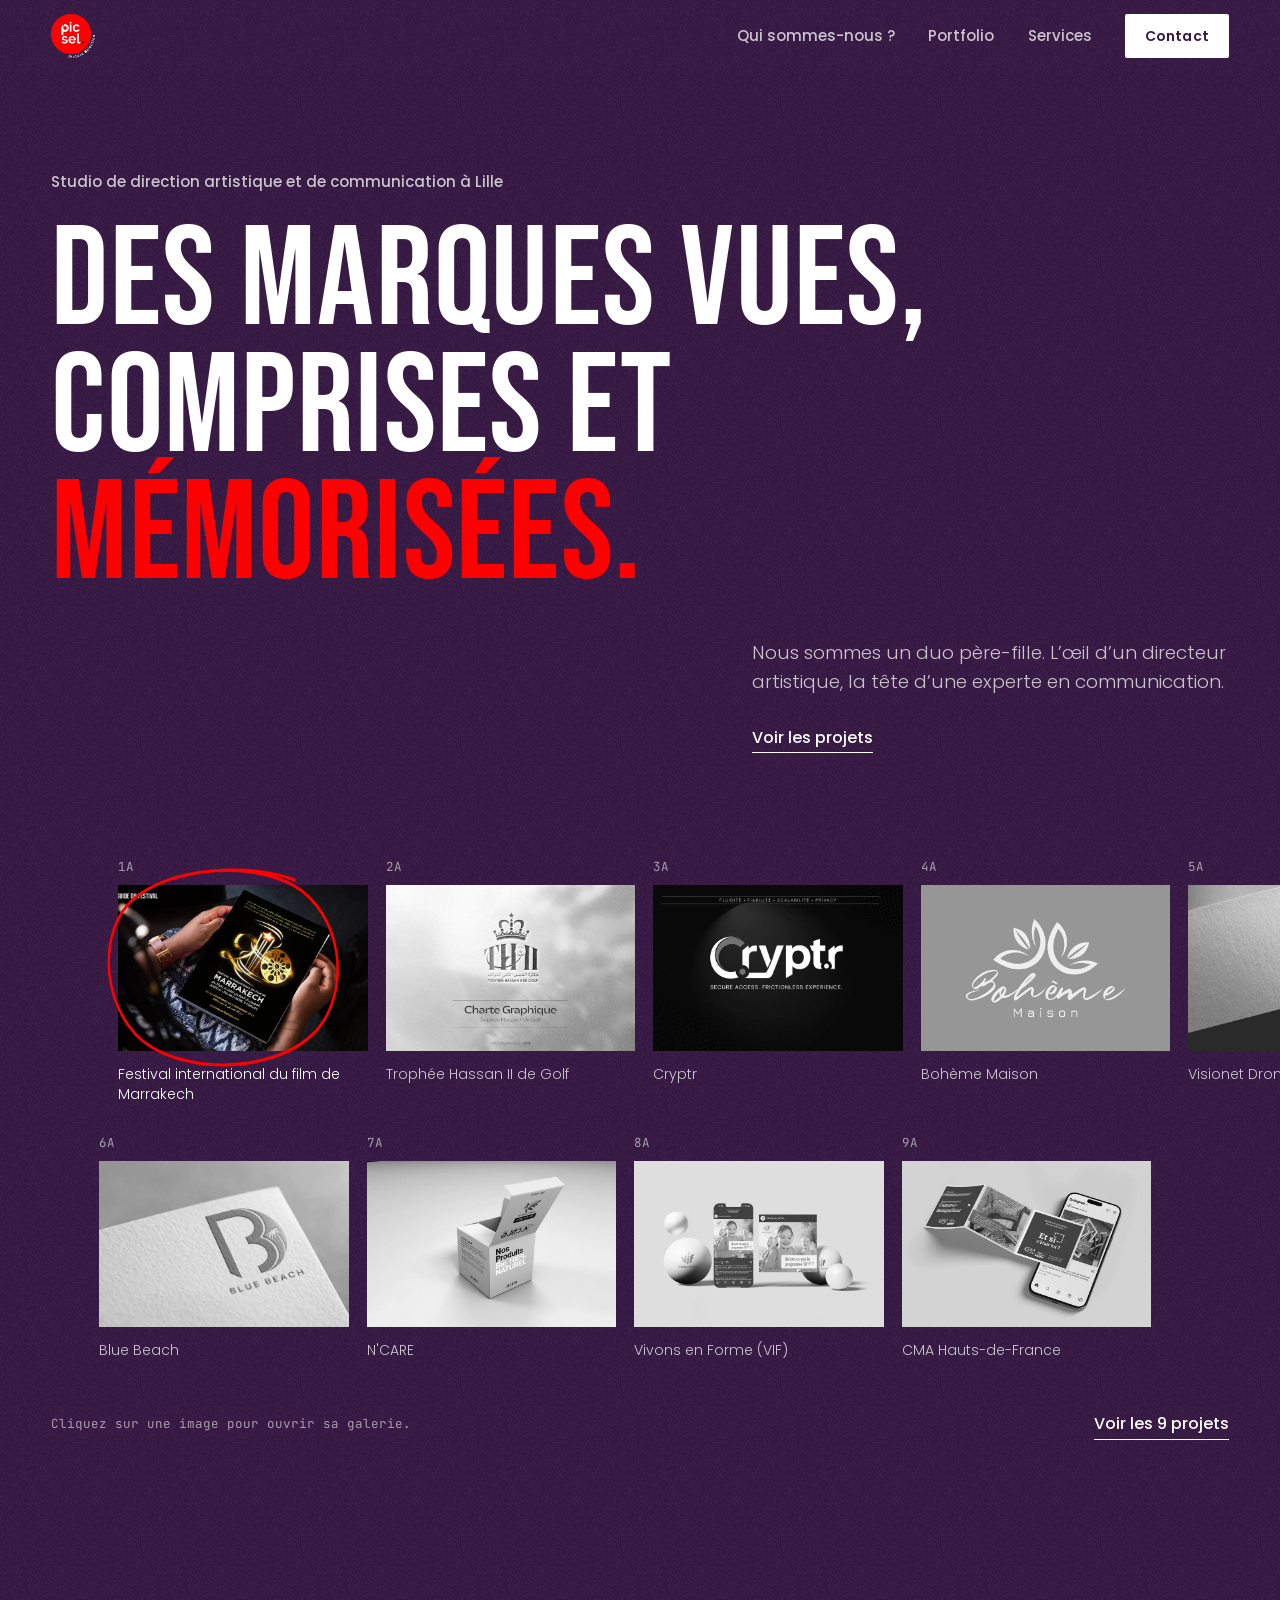
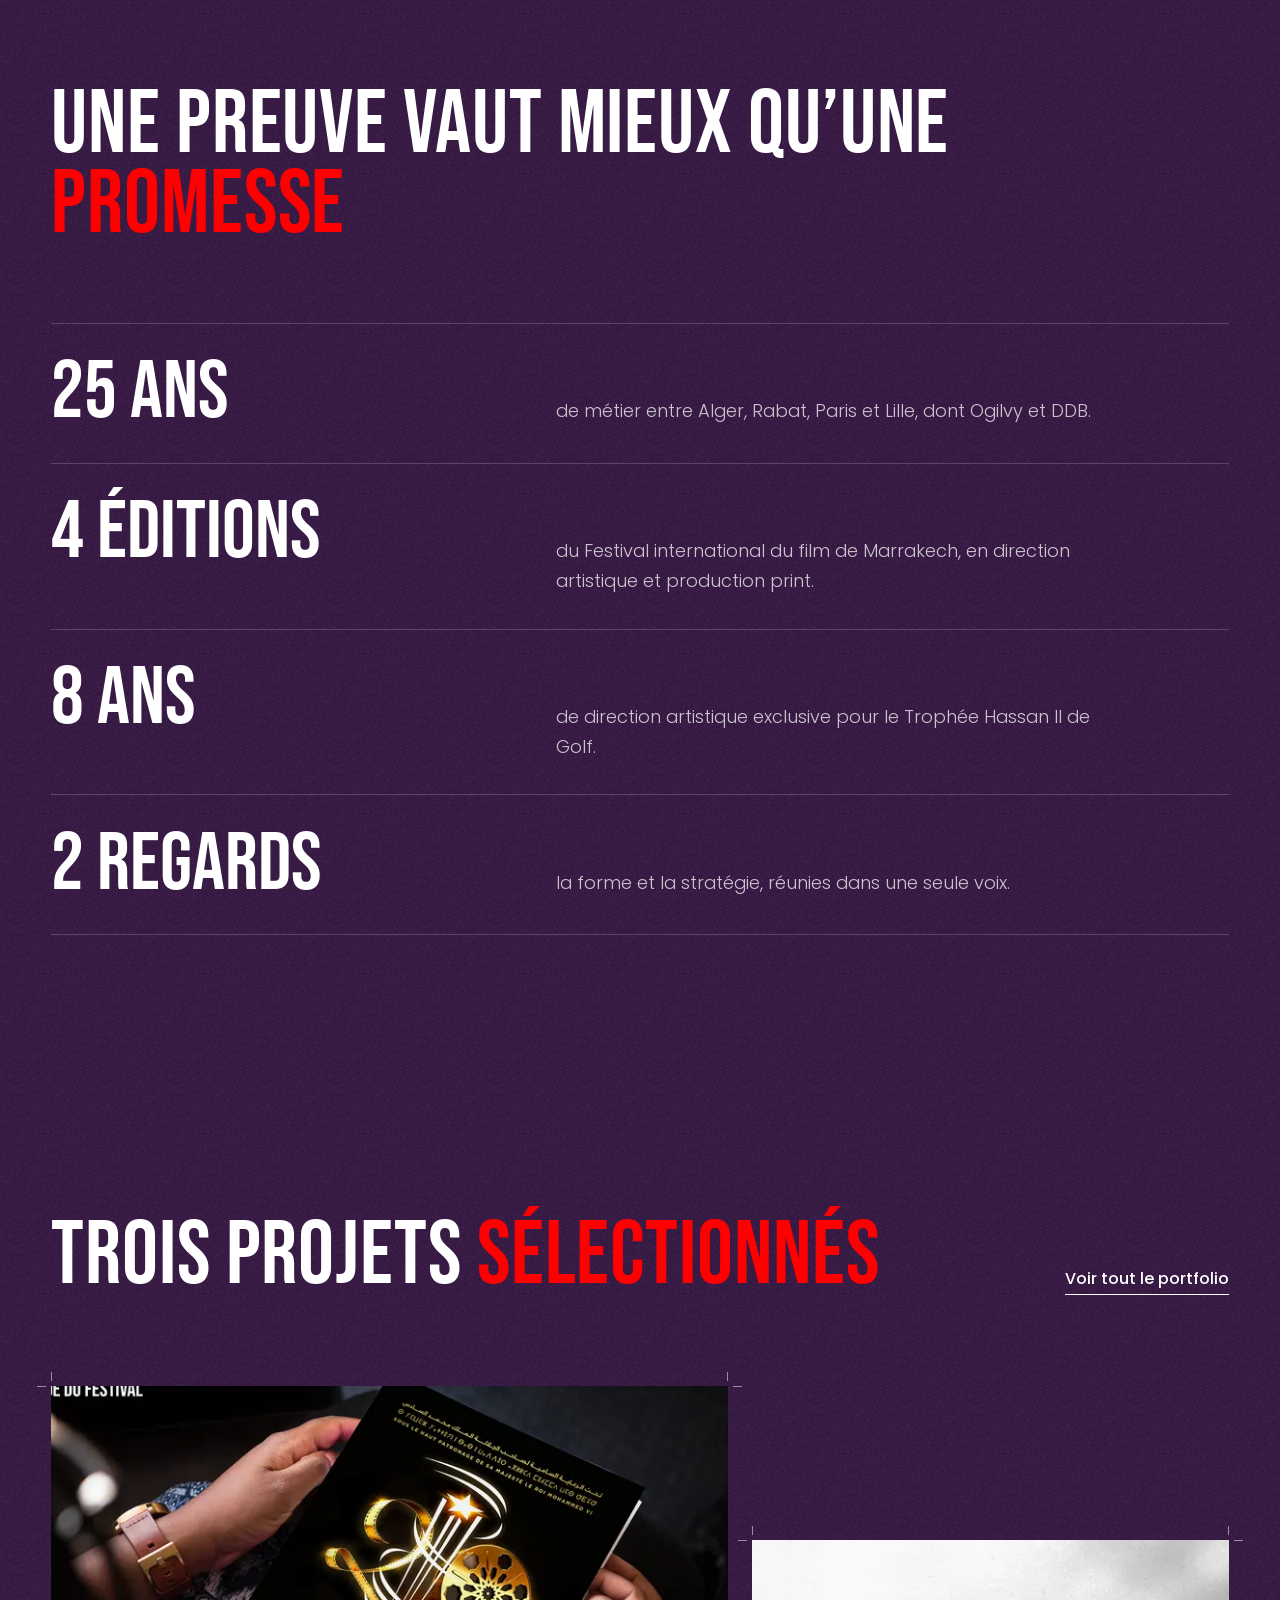
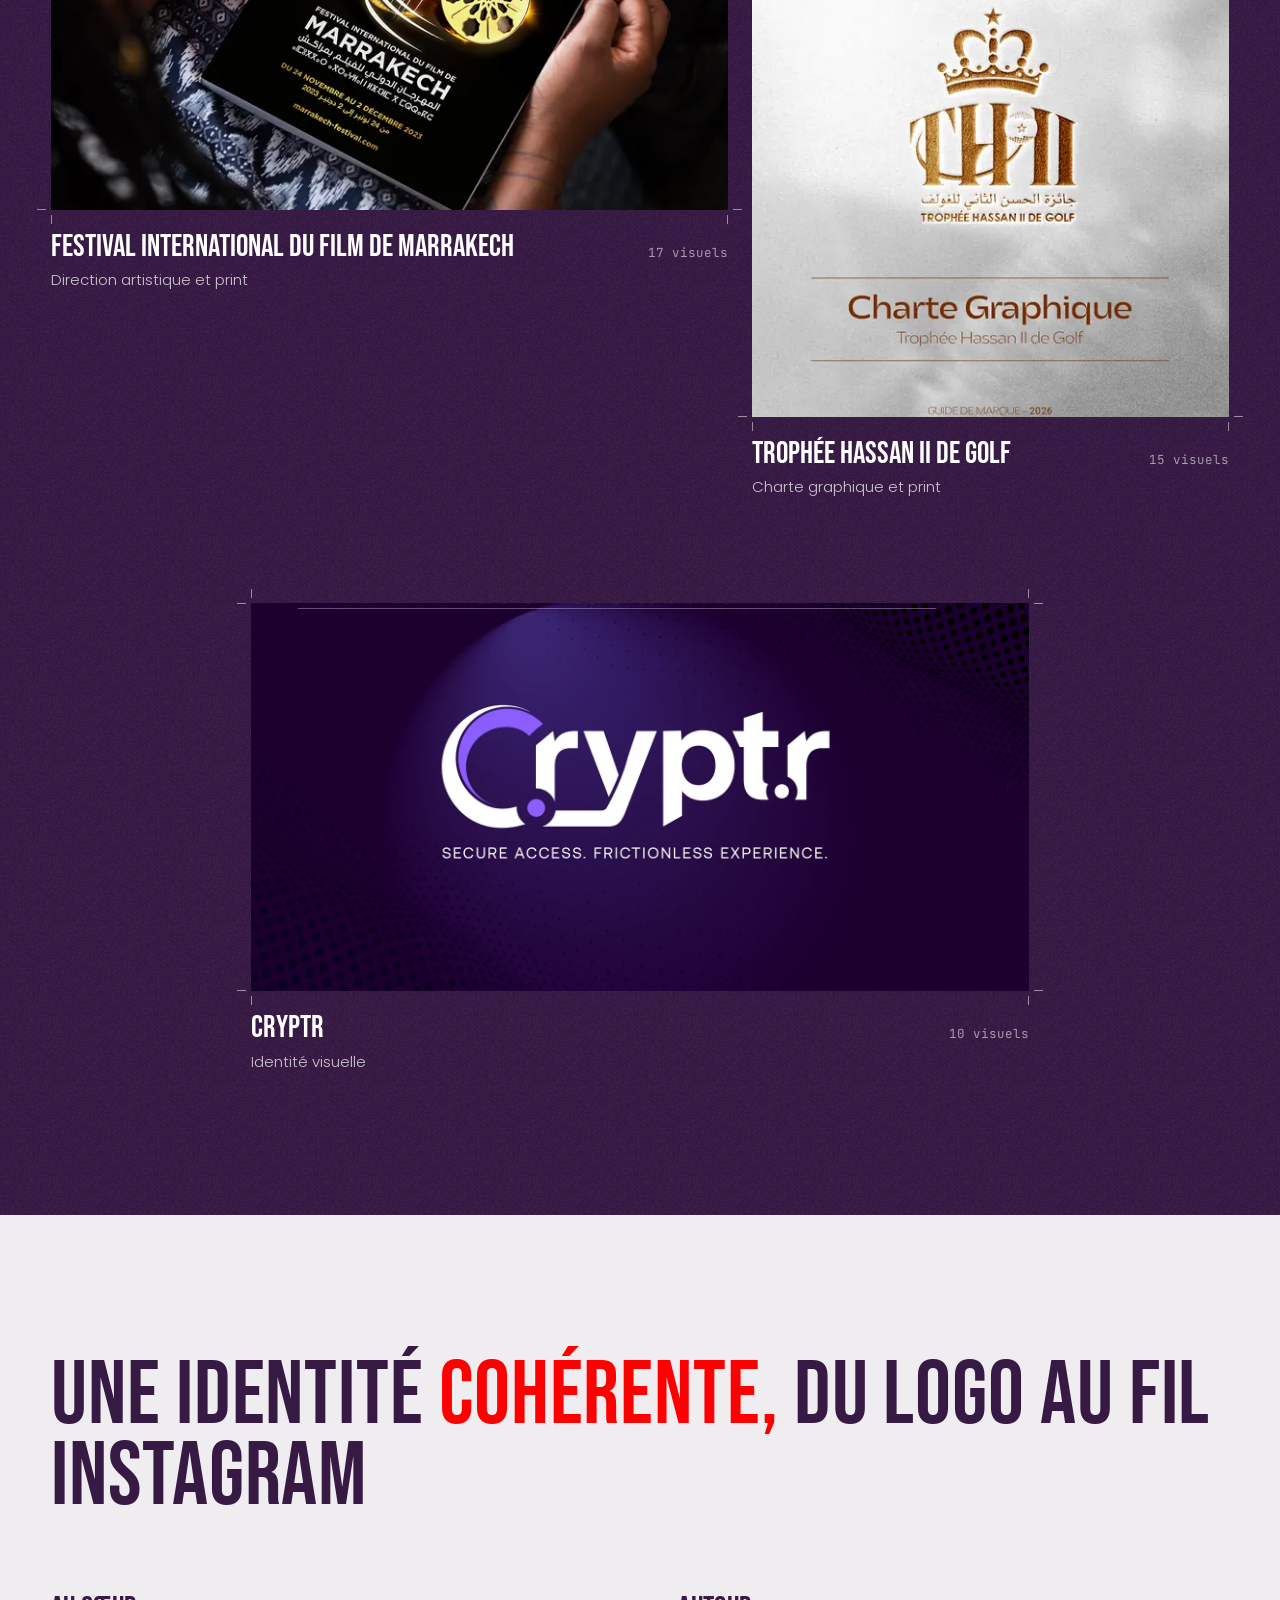
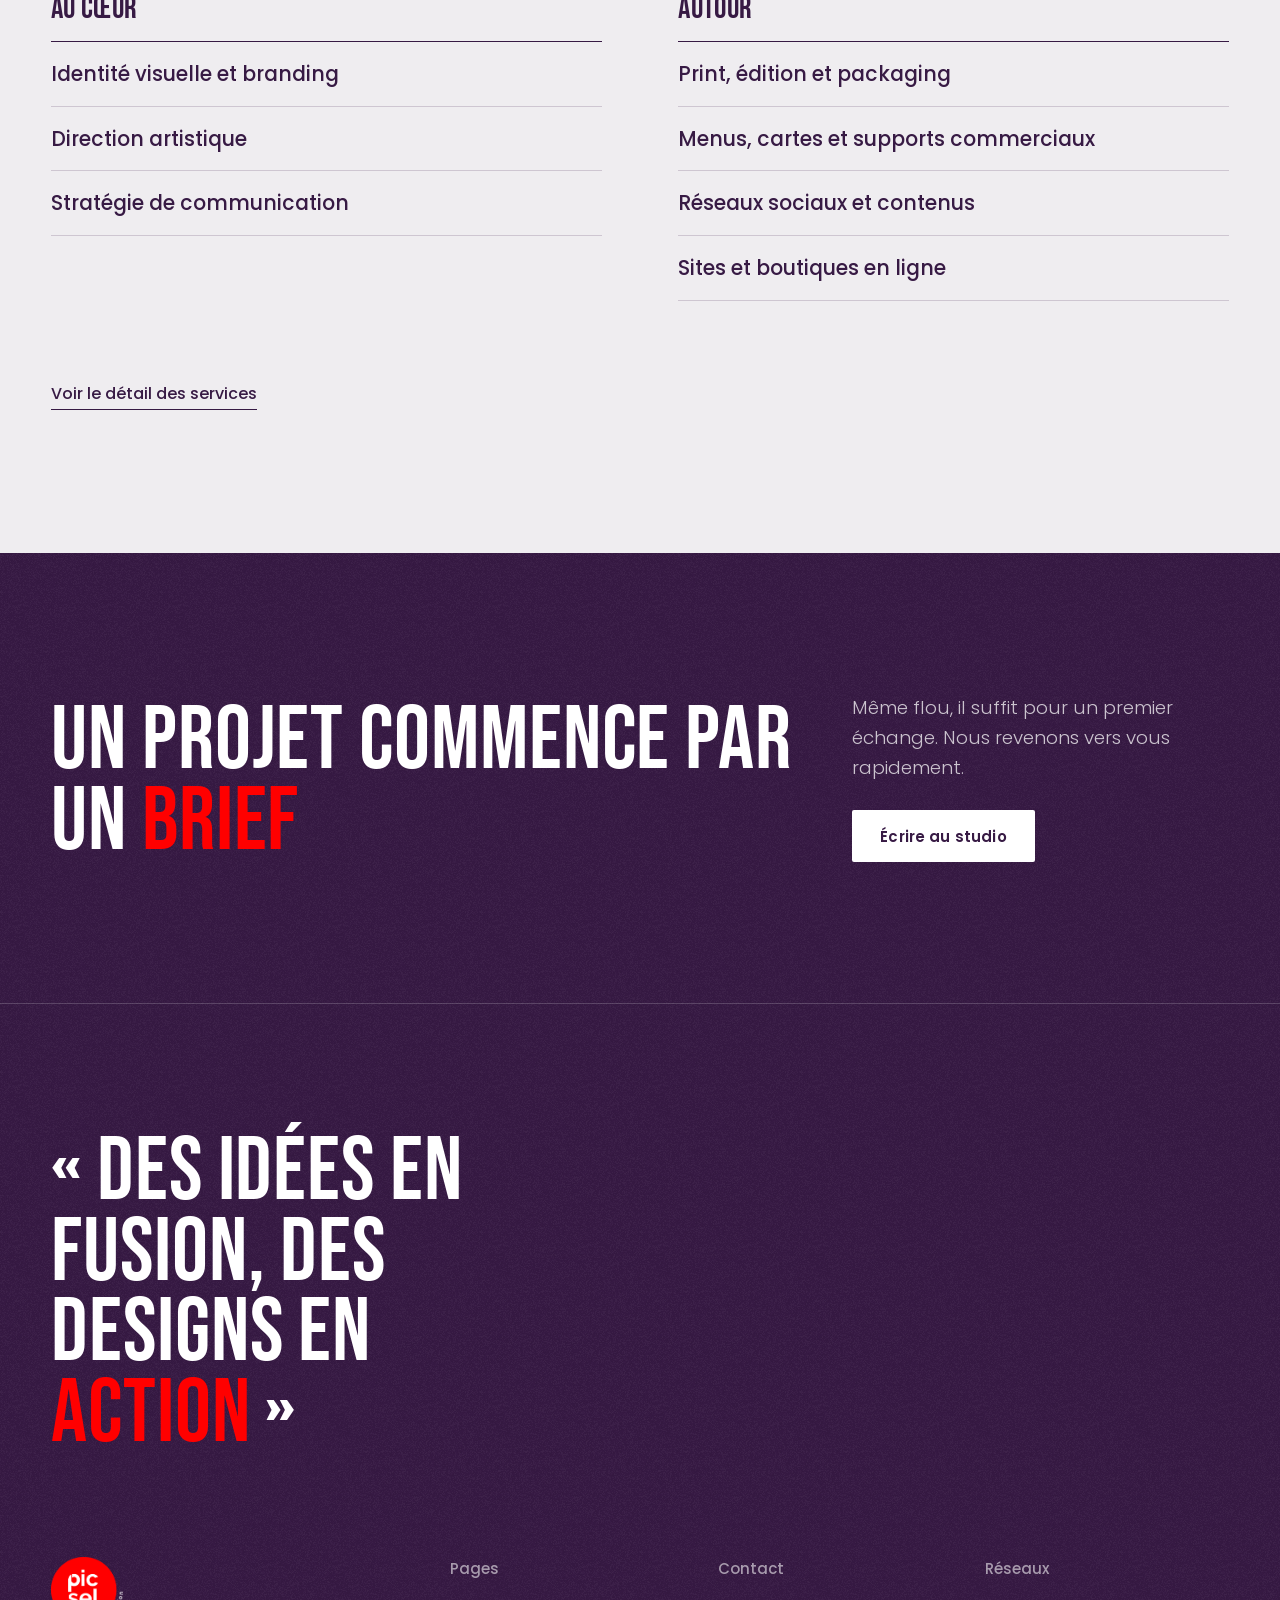
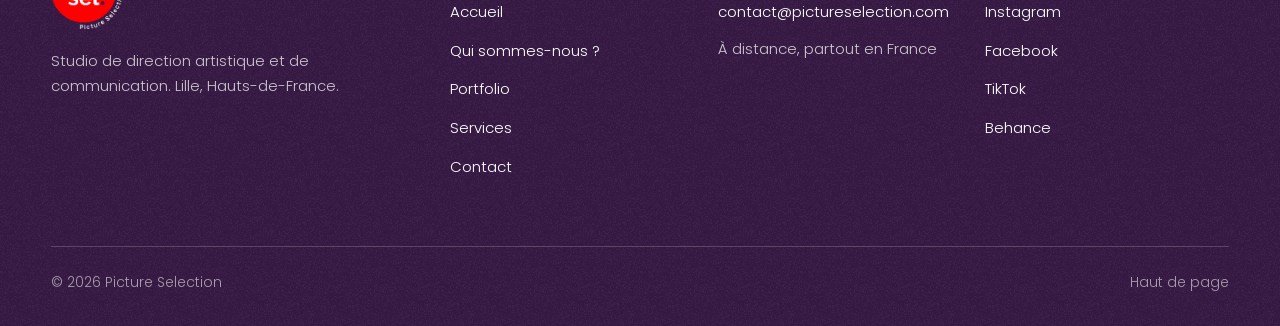
==== index.html @ f9b77417 "Refonte du site selon la charte Picsel, entièrement animé Design - Applique la charte Picsel : prune" ====
<!DOCTYPE html>
<html lang="fr">
<head>
<meta charset="utf-8">
<meta name="viewport" content="width=device-width, initial-scale=1">
<title>Picture Selection | Direction artistique et branding à Lille</title>
<meta name="description" content="Studio de direction artistique et de communication à Lille. Duo père-fille : identité visuelle, print, digital et stratégie pour des marques mémorisées.">
<link rel="canonical" href="https://pictureselection.com/">
<meta name="theme-color" content="#371A44">
<meta property="og:type" content="website">
<meta property="og:locale" content="fr_FR">
<meta property="og:site_name" content="Picture Selection">
<meta property="og:url" content="https://pictureselection.com/">
<meta property="og:title" content="Picture Selection | Direction artistique et branding à Lille">
<meta property="og:description" content="Studio de direction artistique et de communication à Lille. Duo père-fille : identité visuelle, print, digital et stratégie pour des marques mémorisées.">
<meta property="og:image" content="https://pictureselection.com/assets/img/og-picsel.jpg">
<meta property="og:image:width" content="1200">
<meta property="og:image:height" content="630">
<meta name="twitter:card" content="summary_large_image">
<link rel="icon" href="assets/img/favicon-32.png" sizes="32x32" type="image/png">
<link rel="apple-touch-icon" href="assets/img/favicon-180.png">
<link rel="preload" href="assets/fonts/bebas-neue-latin-400-normal.woff2" as="font" type="font/woff2" crossorigin>
<link rel="preload" href="assets/fonts/poppins-latin-300-normal.woff2" as="font" type="font/woff2" crossorigin>
<link rel="stylesheet" href="assets/css/style.css">
<script>document.documentElement.classList.add('js')</script>
<script type="application/ld+json">{"@context": "https://schema.org", "@type": "ProfessionalService", "name": "Picture Selection", "alternateName": "Picsel", "url": "https://pictureselection.com/", "logo": "https://pictureselection.com/assets/img/picsel-logo.png", "image": "https://pictureselection.com/assets/img/og-picsel.jpg", "email": "contact@pictureselection.com", "slogan": "Des idées en fusion, des designs en action", "description": "Studio de direction artistique et de communication à Lille. Identité visuelle, print, digital et stratégie de communication.", "address": {"@type": "PostalAddress", "addressLocality": "Lille", "addressRegion": "Hauts-de-France", "addressCountry": "FR"}, "areaServed": "FR", "knowsLanguage": "fr", "sameAs": ["https://www.instagram.com/picture.selection", "https://www.facebook.com/picselcrea", "https://www.tiktok.com/@picselcrea", "https://www.behance.net/picture-selection"]}</script>
</head>
<body>
<div class="intro" data-intro aria-hidden="true">
  <div class="intro-box">
    <span class="intro-crop tl"></span><span class="intro-crop tr"></span><span class="intro-crop bl"></span><span class="intro-crop br"></span>
    <img src="assets/img/picsel-logo-mark.webp" width="168" height="168" alt="">
    <svg class="pencil" viewBox="0 0 200 200" aria-hidden="true" focusable="false"><path pathLength="1" d="M150 22C110 4 50 14 24 58C0 100 14 160 62 184C112 206 170 186 188 138C204 92 182 40 136 22C120 16 104 15 90 17"/></svg>
  </div>
</div>
<script>
(function () {
  var el = document.querySelector('[data-intro]'), skip = false;
  try { skip = sessionStorage.getItem('psIntro') === '1'; } catch (e) {}
  if (!skip && window.matchMedia && window.matchMedia('(prefers-reduced-motion: reduce)').matches) skip = true;
  if (skip && el) el.parentNode.removeChild(el);
})();
</script>
<a class="skip" href="#contenu">Aller au contenu</a>

<header class="hd" data-header>
  <a class="hd-logo" href="index.html" aria-label="Picture Selection, accueil" aria-current="page"><img src="assets/img/picsel-logo-mark.webp" width="44" height="44" alt=""></a>
  <nav class="hd-nav" aria-label="Navigation principale">
    <a href="about.html">Qui sommes-nous&nbsp;?</a>
    <a href="portfolio.html">Portfolio</a>
    <a href="services.html">Services</a>
    <a class="btn btn--sm" href="contact.html">Contact</a>
  </nav>
  <button class="hd-menu" type="button" aria-expanded="false" aria-controls="menu" data-menu-toggle><span data-menu-label>Menu</span></button>
</header>

<div class="menu" id="menu" data-menu hidden>
  <nav aria-label="Menu">
    <ul>
      <li><a class="menu-link" href="index.html" style="--i:0" aria-current="page">Accueil</a></li>
      <li><a class="menu-link" href="about.html" style="--i:1">Qui sommes-nous&nbsp;?</a></li>
      <li><a class="menu-link" href="portfolio.html" style="--i:2">Portfolio</a></li>
      <li><a class="menu-link" href="services.html" style="--i:3">Services</a></li>
      <li><a class="menu-link" href="contact.html" style="--i:4">Contact</a></li>
    </ul>
  </nav>
  <div class="menu-foot">
    <a href="mailto:contact@pictureselection.com">contact@pictureselection.com</a>
    <p>Lille, Hauts-de-France</p>
  </div>
</div>

<main id="contenu" tabindex="-1">
<section class="hero hero--home">
  <div class="wrap hero-grid">
    <h1 class="hero-title t-xl"><span class="kicker">Studio de direction artistique et de communication à Lille</span><span class="hero-main" data-split>Des marques vues, comprises et <span class="r">mémorisées.</span></span></h1>
    <div class="hero-side">
      <p class="lead">Nous sommes un duo père-fille. L’œil d’un directeur artistique, la tête d’une experte en communication.</p>
      <a class="link" href="portfolio.html">Voir les projets</a>
    </div>
  </div>
</section>

<section class="sheet" aria-labelledby="sheet-title">
  <h2 class="sr-only" id="sheet-title">Planche contact des projets</h2>
  <div class="sheet-rows" data-sheet>
    <ul class="sheet-row" data-drift="-1">
      <li class="frame is-sel" data-frame>
        <span class="frame-no mono" aria-hidden="true">1A</span>
        <button class="frame-btn" type="button" data-gallery="festival-marrakech" data-title="Festival international du film de Marrakech" aria-label="Ouvrir la galerie Festival international du film de Marrakech, 17 visuels">
          <img src="assets/img/portfolio/festival-marrakech/1-thumb.webp" width="800" height="500" alt="" loading="eager" decoding="async">
          <svg class="pencil" viewBox="0 0 400 280" preserveAspectRatio="none" aria-hidden="true" focusable="false"><path pathLength="1" d="M318 26C250 4 120 8 58 52C8 88 6 176 64 226C128 280 288 278 352 222C404 176 400 84 330 40C296 20 246 12 200 14"/></svg>
        </button>
        <span class="frame-name">Festival international du film de Marrakech</span>
      </li>
      <li class="frame" data-frame>
        <span class="frame-no mono" aria-hidden="true">2A</span>
        <button class="frame-btn" type="button" data-gallery="trophee-hassan-ii" data-title="Trophée Hassan II de Golf" aria-label="Ouvrir la galerie Trophée Hassan II de Golf, 15 visuels">
          <img src="assets/img/portfolio/trophee-hassan-ii/1-thumb.webp" width="800" height="566" alt="" loading="eager" decoding="async">
          <svg class="pencil" viewBox="0 0 400 280" preserveAspectRatio="none" aria-hidden="true" focusable="false"><path pathLength="1" d="M318 26C250 4 120 8 58 52C8 88 6 176 64 226C128 280 288 278 352 222C404 176 400 84 330 40C296 20 246 12 200 14"/></svg>
        </button>
        <span class="frame-name">Trophée Hassan II de Golf</span>
      </li>
      <li class="frame" data-frame>
        <span class="frame-no mono" aria-hidden="true">3A</span>
        <button class="frame-btn" type="button" data-gallery="cryptr" data-title="Cryptr" aria-label="Ouvrir la galerie Cryptr, 10 visuels">
          <img src="assets/img/portfolio/cryptr/1-thumb.webp" width="800" height="500" alt="" loading="eager" decoding="async">
          <svg class="pencil" viewBox="0 0 400 280" preserveAspectRatio="none" aria-hidden="true" focusable="false"><path pathLength="1" d="M318 26C250 4 120 8 58 52C8 88 6 176 64 226C128 280 288 278 352 222C404 176 400 84 330 40C296 20 246 12 200 14"/></svg>
        </button>
        <span class="frame-name">Cryptr</span>
      </li>
      <li class="frame" data-frame>
        <span class="frame-no mono" aria-hidden="true">4A</span>
        <button class="frame-btn" type="button" data-gallery="boheme-maison" data-title="Bohème Maison" aria-label="Ouvrir la galerie Bohème Maison, 6 visuels">
          <img src="assets/img/portfolio/boheme-maison/2-thumb.webp" width="800" height="800" alt="" loading="eager" decoding="async">
          <svg class="pencil" viewBox="0 0 400 280" preserveAspectRatio="none" aria-hidden="true" focusable="false"><path pathLength="1" d="M318 26C250 4 120 8 58 52C8 88 6 176 64 226C128 280 288 278 352 222C404 176 400 84 330 40C296 20 246 12 200 14"/></svg>
        </button>
        <span class="frame-name">Bohème Maison</span>
      </li>
      <li class="frame" data-frame>
        <span class="frame-no mono" aria-hidden="true">5A</span>
        <button class="frame-btn" type="button" data-gallery="visionet-drone" data-title="Visionet Drone" aria-label="Ouvrir la galerie Visionet Drone, 6 visuels">
          <img src="assets/img/portfolio/visionet-drone/1-thumb.webp" width="800" height="566" alt="" loading="eager" decoding="async">
          <svg class="pencil" viewBox="0 0 400 280" preserveAspectRatio="none" aria-hidden="true" focusable="false"><path pathLength="1" d="M318 26C250 4 120 8 58 52C8 88 6 176 64 226C128 280 288 278 352 222C404 176 400 84 330 40C296 20 246 12 200 14"/></svg>
        </button>
        <span class="frame-name">Visionet Drone</span>
      </li>
    </ul>
    <ul class="sheet-row" data-drift="1">
      <li class="frame" data-frame>
        <span class="frame-no mono" aria-hidden="true">6A</span>
        <button class="frame-btn" type="button" data-gallery="blue-beach" data-title="Blue Beach" aria-label="Ouvrir la galerie Blue Beach, 6 visuels">
          <img src="assets/img/portfolio/blue-beach/1-thumb.webp" width="800" height="480" alt="" loading="lazy" decoding="async">
          <svg class="pencil" viewBox="0 0 400 280" preserveAspectRatio="none" aria-hidden="true" focusable="false"><path pathLength="1" d="M318 26C250 4 120 8 58 52C8 88 6 176 64 226C128 280 288 278 352 222C404 176 400 84 330 40C296 20 246 12 200 14"/></svg>
        </button>
        <span class="frame-name">Blue Beach</span>
      </li>
      <li class="frame" data-frame>
        <span class="frame-no mono" aria-hidden="true">7A</span>
        <button class="frame-btn" type="button" data-gallery="ncare" data-title="N&#x27;CARE" aria-label="Ouvrir la galerie N&#x27;CARE, 7 visuels">
          <img src="assets/img/portfolio/ncare/1-thumb.webp" width="800" height="533" alt="" loading="lazy" decoding="async">
          <svg class="pencil" viewBox="0 0 400 280" preserveAspectRatio="none" aria-hidden="true" focusable="false"><path pathLength="1" d="M318 26C250 4 120 8 58 52C8 88 6 176 64 226C128 280 288 278 352 222C404 176 400 84 330 40C296 20 246 12 200 14"/></svg>
        </button>
        <span class="frame-name">N&#x27;CARE</span>
      </li>
      <li class="frame" data-frame>
        <span class="frame-no mono" aria-hidden="true">8A</span>
        <button class="frame-btn" type="button" data-gallery="vif" data-title="Vivons en Forme (VIF)" aria-label="Ouvrir la galerie Vivons en Forme (VIF), 2 visuels">
          <img src="assets/img/portfolio/vif/1-thumb.webp" width="800" height="533" alt="" loading="lazy" decoding="async">
          <svg class="pencil" viewBox="0 0 400 280" preserveAspectRatio="none" aria-hidden="true" focusable="false"><path pathLength="1" d="M318 26C250 4 120 8 58 52C8 88 6 176 64 226C128 280 288 278 352 222C404 176 400 84 330 40C296 20 246 12 200 14"/></svg>
        </button>
        <span class="frame-name">Vivons en Forme (VIF)</span>
      </li>
      <li class="frame" data-frame>
        <span class="frame-no mono" aria-hidden="true">9A</span>
        <button class="frame-btn" type="button" data-gallery="cma" data-title="CMA Hauts-de-France" aria-label="Ouvrir la galerie CMA Hauts-de-France, 2 visuels">
          <img src="assets/img/portfolio/cma/1-thumb.webp" width="800" height="621" alt="" loading="lazy" decoding="async">
          <svg class="pencil" viewBox="0 0 400 280" preserveAspectRatio="none" aria-hidden="true" focusable="false"><path pathLength="1" d="M318 26C250 4 120 8 58 52C8 88 6 176 64 226C128 280 288 278 352 222C404 176 400 84 330 40C296 20 246 12 200 14"/></svg>
        </button>
        <span class="frame-name">CMA Hauts-de-France</span>
      </li>
    </ul>
  </div>
  <div class="wrap sheet-foot">
    <p class="mono sheet-hint"><span class="hint-touch">Glissez pour parcourir, touchez une image pour ouvrir sa galerie.</span><span class="hint-mouse">Cliquez sur une image pour ouvrir sa galerie.</span></p>
    <a class="link" href="portfolio.html">Voir les 9 projets</a>
  </div>
</section>

<section class="sec proofs">
  <div class="wrap">
    <h2 class="t-l" data-split>Une preuve vaut mieux qu’une <span class="r">promesse</span></h2>
    <ul class="proofs-list">
      <li class="proof" data-reveal><span class="proof-n">25 ans</span><p>de métier entre Alger, Rabat, Paris et Lille, dont Ogilvy et DDB.</p></li>
      <li class="proof" data-reveal><span class="proof-n">4 éditions</span><p>du Festival international du film de Marrakech, en direction artistique et production print.</p></li>
      <li class="proof" data-reveal><span class="proof-n">8 ans</span><p>de direction artistique exclusive pour le Trophée Hassan II de Golf.</p></li>
      <li class="proof" data-reveal><span class="proof-n">2 regards</span><p>la forme et la stratégie, réunies dans une seule voix.</p></li>
    </ul>
  </div>
</section>

<section class="sec work">
  <div class="wrap">
    <div class="work-head">
      <h2 class="t-l" data-split>Trois projets <span class="r">sélectionnés</span></h2>
      <a class="link" href="portfolio.html">Voir tout le portfolio</a>
    </div>
    <ul class="cards">
      <li class="card card--a" data-reveal>
        <button class="card-btn" type="button" data-gallery="festival-marrakech" data-title="Festival international du film de Marrakech" aria-label="Ouvrir la galerie Festival international du film de Marrakech, 17 visuels">
          <span class="media"><span class="px" data-parallax><img src="assets/img/portfolio/festival-marrakech/1-thumb.webp" srcset="assets/img/portfolio/festival-marrakech/1-thumb.webp 800w, assets/img/portfolio/festival-marrakech/1.webp 1600w" sizes="(min-width: 900px) 58vw, 100vw" width="800" height="500" alt="" loading="lazy" decoding="async"></span></span>
          <span class="sel" aria-hidden="true"><i></i><i></i><i></i><i></i><i></i><i></i><i></i><i></i><span class="sel-dims mono">1600 × 1000 px</span></span>
        </button>
        <div class="card-meta">
          <h3 class="card-title">Festival international du film de Marrakech</h3>
          <p class="card-tag">Direction artistique et print</p>
          <p class="card-count mono">17 visuels</p>
        </div>
      </li>
      <li class="card card--b" data-reveal>
        <button class="card-btn" type="button" data-gallery="trophee-hassan-ii" data-title="Trophée Hassan II de Golf" aria-label="Ouvrir la galerie Trophée Hassan II de Golf, 15 visuels">
          <span class="media"><span class="px" data-parallax><img src="assets/img/portfolio/trophee-hassan-ii/1-thumb.webp" srcset="assets/img/portfolio/trophee-hassan-ii/1-thumb.webp 800w, assets/img/portfolio/trophee-hassan-ii/1.webp 1600w" sizes="(min-width: 900px) 42vw, 100vw" width="800" height="566" alt="" loading="lazy" decoding="async"></span></span>
          <span class="sel" aria-hidden="true"><i></i><i></i><i></i><i></i><i></i><i></i><i></i><i></i><span class="sel-dims mono">1600 × 1132 px</span></span>
        </button>
        <div class="card-meta">
          <h3 class="card-title">Trophée Hassan II de Golf</h3>
          <p class="card-tag">Charte graphique et print</p>
          <p class="card-count mono">15 visuels</p>
        </div>
      </li>
      <li class="card card--w" data-reveal>
        <button class="card-btn" type="button" data-gallery="cryptr" data-title="Cryptr" aria-label="Ouvrir la galerie Cryptr, 10 visuels">
          <span class="media"><span class="px" data-parallax><img src="assets/img/portfolio/cryptr/1-thumb.webp" srcset="assets/img/portfolio/cryptr/1-thumb.webp 800w, assets/img/portfolio/cryptr/1.webp 1600w" sizes="(min-width: 900px) 66vw, 100vw" width="800" height="500" alt="" loading="lazy" decoding="async"></span></span>
          <span class="sel" aria-hidden="true"><i></i><i></i><i></i><i></i><i></i><i></i><i></i><i></i><span class="sel-dims mono">1600 × 1000 px</span></span>
        </button>
        <div class="card-meta">
          <h3 class="card-title">Cryptr</h3>
          <p class="card-tag">Identité visuelle</p>
          <p class="card-count mono">10 visuels</p>
        </div>
      </li>
    </ul>
  </div>
</section>

<section class="sec light">
  <div class="wrap">
    <h2 class="t-l" data-split>Une identité <span class="r">cohérente,</span> du logo au fil Instagram</h2>
    <div class="offer">
      <div class="offer-col">
        <h3 class="t-s">Au cœur</h3>
        <ul>
          <li>Identité visuelle et branding</li>
          <li>Direction artistique</li>
          <li>Stratégie de communication</li>
        </ul>
      </div>
      <div class="offer-col">
        <h3 class="t-s">Autour</h3>
        <ul>
          <li>Print, édition et packaging</li>
          <li>Menus, cartes et supports commerciaux</li>
          <li>Réseaux sociaux et contenus</li>
          <li>Sites et boutiques en ligne</li>
        </ul>
      </div>
    </div>
    <a class="link" href="services.html">Voir le détail des services</a>
  </div>
</section>

<section class="sec cta">
  <div class="wrap cta-grid">
    <h2 class="t-l" data-split>Un projet commence par un <span class="r">brief</span></h2>
    <div class="cta-side">
      <p class="lead">Même flou, il suffit pour un premier échange. Nous revenons vers vous rapidement.</p>
      <a class="btn" href="contact.html">Écrire au studio</a>
    </div>
  </div>
</section>
</main>

<footer class="ft">
  <div class="wrap">
    <p class="ft-sign t-l" data-split>«&nbsp;Des idées en fusion, des designs en <span class="nw"><span class="r">action</span>&nbsp;»</span></p>
    <div class="ft-grid">
      <div class="ft-id">
        <img src="assets/img/picsel-logo-mark.webp" width="72" height="72" alt="Picture Selection" loading="lazy">
        <p>Studio de direction artistique et de communication. Lille, Hauts-de-France.</p>
      </div>
      <nav class="ft-col" aria-label="Pages du site">
        <p class="ft-h">Pages</p>
        <a href="index.html">Accueil</a>
        <a href="about.html">Qui sommes-nous&nbsp;?</a>
        <a href="portfolio.html">Portfolio</a>
        <a href="services.html">Services</a>
        <a href="contact.html">Contact</a>
      </nav>
      <div class="ft-col">
        <p class="ft-h">Contact</p>
        <a href="mailto:contact@pictureselection.com">contact@pictureselection.com</a>
        <p>À distance, partout en France</p>
      </div>
      <div class="ft-col">
        <p class="ft-h">Réseaux</p>
        <a href="https://www.instagram.com/picture.selection">Instagram</a>
        <a href="https://www.facebook.com/picselcrea">Facebook</a>
        <a href="https://www.tiktok.com/@picselcrea">TikTok</a>
        <a href="https://www.behance.net/picture-selection">Behance</a>
      </div>
    </div>
    <div class="ft-bottom">
      <p>© 2026 Picture Selection</p>
      <a href="#contenu">Haut de page</a>
    </div>
  </div>
</footer>
<div class="lb" role="dialog" aria-modal="true" aria-labelledby="lb-title" data-lightbox hidden>
  <div class="lb-top">
    <p class="lb-title" id="lb-title" data-lb-title></p>
    <button class="lb-btn" type="button" data-lb-close>Fermer</button>
  </div>
  <figure class="lb-stage" data-lb-stage>
    <img data-lb-img alt="">
  </figure>
  <div class="lb-bottom">
    <button class="lb-btn" type="button" data-lb-prev>Précédent</button>
    <p class="mono lb-count" data-lb-count aria-hidden="true"></p>
    <button class="lb-btn" type="button" data-lb-next>Suivant</button>
  </div>
  <p class="sr-only" aria-live="polite" data-lb-live></p>
</div>
<script src="assets/js/main.js" defer></script>
</body>
</html>
---- assets/css/style.css ----
/* Picture Selection, feuille de style partagée.
   Charte Picsel : prune #371A44, rouge #FF0000, blanc, prune 8 % #EFEDF0.
   Titres Bebas Neue en capitales, texte Poppins, annotations JetBrains Mono. */

/* ---------- Polices (auto-hébergées) ---------- */
@font-face { font-family: 'Bebas Neue'; src: url(../fonts/bebas-neue-latin-400-normal.woff2) format('woff2'); font-weight: 400; font-style: normal; font-display: swap; }
@font-face { font-family: 'Poppins'; src: url(../fonts/poppins-latin-300-normal.woff2) format('woff2'); font-weight: 300; font-style: normal; font-display: swap; }
@font-face { font-family: 'Poppins'; src: url(../fonts/poppins-latin-500-normal.woff2) format('woff2'); font-weight: 500; font-style: normal; font-display: swap; }
@font-face { font-family: 'Poppins'; src: url(../fonts/poppins-latin-600-normal.woff2) format('woff2'); font-weight: 600; font-style: normal; font-display: swap; }
@font-face { font-family: 'JetBrains Mono'; src: url(../fonts/jetbrains-mono-latin-400-normal.woff2) format('woff2'); font-weight: 400; font-style: normal; font-display: swap; }

:root {
  --prune: #371A44;
  --red: #FF0000;
  --white: #FFFFFF;
  --prune-8: #EFEDF0;

  /* Blanc et prune en transparence, jamais d'autre teinte */
  --t-2: rgba(255,255,255,.74);
  --t-3: rgba(255,255,255,.56);
  --line: rgba(255,255,255,.18);
  --p-2: rgba(55,26,68,.78);
  --p-line: rgba(55,26,68,.18);

  --f-display: 'Bebas Neue', Impact, 'Arial Narrow', sans-serif;
  --f-text: 'Poppins', system-ui, -apple-system, 'Segoe UI', sans-serif;
  --f-mono: 'JetBrains Mono', ui-monospace, Menlo, monospace;

  --pad: clamp(16px, 4vw, 56px);
  --max: 1360px;
  --hd-h: 72px;
  --gap: 24px;

  /* Mouvement : jetons pour l'interface */
  --m-100: 100ms;
  --m-150: 150ms;
  --m-200: 200ms;
  --m-300: 300ms;
  /* Exceptions éditoriales documentées : révélations au défilement et
     tracé du cercle de sélection. Jamais sur les contrôles d'interface. */
  --m-reveal: 700ms;
  --m-draw: 900ms;
  --m-settle: 1200ms;
  --ease-out: cubic-bezier(.16, 1, .3, 1);
  --ease-in: cubic-bezier(.7, 0, .84, 0);
}

/* ---------- Base ---------- */
*, *::before, *::after { box-sizing: border-box; }
html { -webkit-text-size-adjust: 100%; scroll-padding-top: calc(var(--hd-h) + 16px); }
html.intro-lock, html.menu-lock, html.lb-lock { overflow: hidden; }
body {
  margin: 0;
  background: var(--prune) url(../img/grain.png);
  color: var(--white);
  font: 300 17px/1.65 var(--f-text);
  -webkit-font-smoothing: antialiased;
  -moz-osx-font-smoothing: grayscale;
  overflow-x: clip;
}
img, svg { display: block; max-width: 100%; }
a { color: inherit; text-decoration: none; }
button { font: inherit; color: inherit; }
p { margin: 0; }
ul, ol { margin: 0; padding: 0; list-style: none; }
h1, h2, h3 { margin: 0; font-weight: 400; }
main { display: block; outline: none; }
[hidden] { display: none !important; }
::selection { background: var(--white); color: var(--prune); }
.light ::selection { background: var(--prune); color: var(--white); }
:focus-visible { outline: 2px solid var(--white); outline-offset: 3px; }
.light :focus-visible { outline-color: var(--prune); }

.sr-only {
  position: absolute !important; width: 1px; height: 1px; padding: 0; margin: -1px;
  overflow: hidden; clip: rect(0 0 0 0); white-space: nowrap; border: 0;
}
.skip {
  position: fixed; left: 16px; top: 16px; z-index: 400;
  background: var(--white); color: var(--prune);
  padding: 12px 18px; font-weight: 600; font-size: 15px;
  transform: translateY(-200%);
}
.skip:focus { transform: none; }

.wrap { width: 100%; max-width: var(--max); margin-inline: auto; padding-inline: var(--pad); }
.sec { padding-block: clamp(80px, 11vw, 168px); }
.light { background: var(--prune-8); color: var(--prune); }
.mono { font: 400 12.5px/1.5 var(--f-mono); letter-spacing: 0; }
.r { color: var(--red); }
.nw { white-space: nowrap; }

/* ---------- Typographie ---------- */
.t-xl, .t-l, .t-m, .t-s {
  font-family: var(--f-display);
  font-weight: 400;
  text-transform: uppercase;
  letter-spacing: .01em;
  font-kerning: normal;
}
.t-xl { font-size: clamp(60px, 11vw, 184px); line-height: .9; }
.t-l { font-size: clamp(46px, 7vw, 116px); line-height: .9; }
.t-m { font-size: clamp(32px, 3.6vw, 56px); line-height: .95; }
.t-s { font-size: clamp(26px, 2.4vw, 36px); line-height: 1; }
.lead { font-size: clamp(18px, 1.45vw, 21px); line-height: 1.6; color: var(--t-2); max-width: 34em; }
.light .lead { color: var(--p-2); }
.kicker {
  display: block;
  margin-bottom: clamp(18px, 2vw, 32px);
  font: 500 clamp(15px, 1.15vw, 17px)/1.5 var(--f-text);
  text-transform: none;
  letter-spacing: 0;
  color: var(--t-2);
}

/* Découpe des titres en mots (main.js) */
[data-split] .w {
  display: inline-block;
  overflow: hidden;
  vertical-align: top;
  padding: .14em .02em .04em;
  margin: -.14em -.02em -.04em;
}
[data-split] .w > span { display: inline-block; }
html.js [data-split] .w > span {
  transform: translateY(108%);
  transition: transform var(--m-reveal) var(--ease-out);
  transition-delay: calc(min(var(--i, 0), 14) * 45ms);
}
html.js [data-split].is-in .w > span { transform: none; }

/* ---------- Boutons et liens ---------- */
.btn {
  position: relative;
  display: inline-flex;
  align-items: center;
  justify-content: center;
  min-height: 52px;
  padding: 0 28px;
  border: 0;
  border-radius: 2px;
  background: var(--white);
  color: var(--prune);
  font: 600 15px/1 var(--f-text);
  letter-spacing: .01em;
  white-space: nowrap;
  cursor: pointer;
}
.btn--dark { background: var(--prune); color: var(--white); }
.btn--sm { min-height: 44px; padding: 0 20px; font-size: 14px; }
.btn:active { transform: translateY(1px); }
.btn[disabled] { cursor: progress; opacity: .7; }
/* Traits de coupe : le geste de sélection, au survol et au focus */
.btn::before {
  --c: var(--red);
  --l: 12px;
  content: "";
  position: absolute;
  inset: -9px;
  pointer-events: none;
  opacity: 0;
  transform: scale(1.06);
  transition: opacity var(--m-200) var(--ease-out), transform var(--m-200) var(--ease-out);
  background:
    linear-gradient(var(--c), var(--c)) left top / var(--l) 1px,
    linear-gradient(var(--c), var(--c)) left top / 1px var(--l),
    linear-gradient(var(--c), var(--c)) right top / var(--l) 1px,
    linear-gradient(var(--c), var(--c)) right top / 1px var(--l),
    linear-gradient(var(--c), var(--c)) left bottom / var(--l) 1px,
    linear-gradient(var(--c), var(--c)) left bottom / 1px var(--l),
    linear-gradient(var(--c), var(--c)) right bottom / var(--l) 1px,
    linear-gradient(var(--c), var(--c)) right bottom / 1px var(--l);
  background-repeat: no-repeat;
}
.btn:hover::before, .btn:focus-visible::before, .btn[aria-current="page"]::before { opacity: 1; transform: none; }

.link {
  position: relative;
  display: inline-block;
  padding-block: 6px;
  font: 500 16px/1.4 var(--f-text);
}
.link::after {
  content: "";
  position: absolute;
  left: 0; right: 0; bottom: 2px;
  height: 1px;
  background: currentColor;
  transform-origin: left;
  transition: transform var(--m-300) var(--ease-out);
}
.link:hover::after { transform: scaleX(.35); }

/* ---------- En-tête ---------- */
.hd {
  position: fixed;
  top: 0; left: 0; right: 0;
  z-index: 60;
  height: var(--hd-h);
  display: flex;
  align-items: center;
  justify-content: space-between;
  gap: 24px;
  padding-inline: var(--pad);
  background: var(--prune) url(../img/grain.png);
  border-bottom: 1px solid transparent;
  transition: transform var(--m-300) var(--ease-out), border-color var(--m-200) linear;
}
.hd.is-scrolled { border-bottom-color: var(--line); }
.hd.is-hidden { transform: translateY(-101%); transition-timing-function: var(--ease-in); transition-duration: var(--m-200); }
.hd-logo { display: block; flex: none; }
.hd-logo img { width: 44px; height: 44px; }
.hd-nav { display: flex; align-items: center; gap: clamp(22px, 2.6vw, 40px); }
.hd-nav a:not(.btn) {
  position: relative;
  padding: 10px 0;
  font: 500 15px/1 var(--f-text);
  color: var(--t-2);
  transition: color var(--m-150) linear;
}
.hd-nav a:not(.btn)::after {
  content: "";
  position: absolute;
  left: 0; right: 0; bottom: 4px;
  height: 1px;
  background: currentColor;
  transform: scaleX(0);
  transform-origin: right;
  transition: transform var(--m-200) var(--ease-out);
}
.hd-nav a:not(.btn):hover { color: var(--white); }
.hd-nav a:not(.btn):hover::after { transform: scaleX(1); transform-origin: left; }
.hd-nav a[aria-current="page"]:not(.btn) { color: var(--white); }
.hd-nav a[aria-current="page"]:not(.btn)::before {
  content: "";
  position: absolute;
  left: -13px; top: 50%;
  width: 6px; height: 6px;
  margin-top: -3px;
  border-radius: 50%;
  background: var(--red);
}
.hd-menu {
  display: none;
  min-height: 44px;
  padding: 0 4px;
  border: 0;
  background: none;
  font: 500 16px/1 var(--f-text);
  cursor: pointer;
}
@media (max-width: 859px) {
  .hd-nav { display: none; }
  .hd-menu { display: inline-flex; align-items: center; }
}

/* ---------- Menu mobile ---------- */
.menu {
  position: fixed;
  inset: 0;
  z-index: 55;
  display: flex;
  flex-direction: column;
  justify-content: space-between;
  gap: 40px;
  padding: calc(var(--hd-h) + 24px) var(--pad) 32px;
  background: var(--prune) url(../img/grain.png);
  overflow-y: auto;
  opacity: 0;
  transition: opacity var(--m-200) var(--ease-out);
}
.menu[hidden] { display: none; }
.menu.is-open { opacity: 1; }
.menu-link {
  display: inline-block;
  padding-block: 4px;
  font-family: var(--f-display);
  font-size: clamp(44px, 12vw, 92px);
  line-height: 1;
  text-transform: uppercase;
  opacity: 0;
  transform: translateY(16px);
  transition: opacity var(--m-300) var(--ease-out), transform var(--m-300) var(--ease-out);
  transition-delay: calc(var(--i, 0) * 40ms);
}
.menu.is-open .menu-link { opacity: 1; transform: none; }
.menu-link[aria-current="page"] { color: var(--red); }
.menu-foot { display: flex; flex-direction: column; gap: 6px; color: var(--t-2); font-size: 15px; }
.menu-foot a { color: var(--white); font-weight: 500; }

/* ---------- Intro (accueil, une fois par session) ---------- */
.intro { display: none; }
html.js .intro {
  position: fixed;
  inset: 0;
  z-index: 300;
  display: grid;
  place-items: center;
  background: var(--prune) url(../img/grain.png);
  cursor: pointer;
}
.intro-box { position: relative; width: clamp(120px, 15vw, 168px); aspect-ratio: 1; }
.intro-box img { width: 100%; height: 100%; opacity: 0; transform: scale(.94); }
.intro-box .pencil { position: absolute; left: -24%; top: -24%; width: 148%; height: 148%; overflow: visible; }
.intro-box .pencil path { stroke-width: 2.4; }
.intro-crop {
  position: absolute;
  width: 22px; height: 22px;
  border: 0 solid rgba(255,255,255,.7);
  opacity: 0;
}
.intro-crop.tl { left: -44%; top: -44%; border-left-width: 1px; border-top-width: 1px; --x: -24px; --y: -24px; }
.intro-crop.tr { right: -44%; top: -44%; border-right-width: 1px; border-top-width: 1px; --x: 24px; --y: -24px; }
.intro-crop.bl { left: -44%; bottom: -44%; border-left-width: 1px; border-bottom-width: 1px; --x: -24px; --y: 24px; }
.intro-crop.br { right: -44%; bottom: -44%; border-right-width: 1px; border-bottom-width: 1px; --x: 24px; --y: 24px; }
.intro.is-playing .intro-crop { animation: introCrop var(--m-300) var(--ease-out) forwards; }
.intro.is-playing img { animation: introLogo var(--m-300) var(--m-150) var(--ease-out) forwards; }
.intro.is-playing .pencil path { animation: draw 600ms 380ms var(--ease-out) forwards; }
.intro.is-leaving { transform: translateY(-100%); transition: transform var(--m-300) var(--ease-in); }
@keyframes introCrop { from { opacity: 0; transform: translate(var(--x), var(--y)); } to { opacity: 1; transform: none; } }
@keyframes introLogo { to { opacity: 1; transform: none; } }
@keyframes draw { from { stroke-dashoffset: 1; opacity: 1; } to { stroke-dashoffset: 0; opacity: 1; } }

/* ---------- Cercle de sélection (crayon gras rouge) ---------- */
.pencil path {
  fill: none;
  stroke: var(--red);
  stroke-width: 4;
  stroke-linecap: round;
  stroke-linejoin: round;
  stroke-dasharray: 1 1.02;
  stroke-dashoffset: 1;
  opacity: 0;
}

/* ---------- Héros ---------- */
.hero { padding-top: calc(var(--hd-h) + clamp(56px, 11vh, 140px)); padding-bottom: clamp(48px, 7vw, 104px); }
.hero-grid { display: grid; grid-template-columns: repeat(12, minmax(0, 1fr)); column-gap: var(--gap); row-gap: clamp(28px, 3vw, 44px); align-items: end; }
.hero + .sec { padding-top: clamp(40px, 6vw, 96px); }
.hero-title { grid-column: 1 / -1; max-width: 11em; }
.hero-main { display: block; }
.hero-side { grid-column: 8 / -1; display: flex; flex-direction: column; align-items: flex-start; gap: 24px; }
@media (max-width: 899px) {
  .hero-side { grid-column: 1 / -1; }
}

/* ---------- Planche contact ---------- */
.sheet { padding-bottom: clamp(56px, 8vw, 120px); overflow: hidden; }
.sheet-rows { display: flex; flex-direction: column; gap: clamp(40px, 4.4vw, 64px); padding-block: 40px 8px; }
.sheet-row { display: flex; gap: clamp(12px, 1.4vw, 20px); padding-inline: var(--pad); will-change: transform; }
.sheet-row + .sheet-row { padding-left: calc(var(--pad) + 9vw); }
.frame { position: relative; flex: 0 0 clamp(210px, 19.5vw, 300px); }
.frame-no { position: absolute; left: 0; bottom: 100%; margin-bottom: 8px; color: var(--t-3); }
.frame-btn {
  position: relative;
  display: block;
  width: 100%;
  aspect-ratio: 3 / 2;
  padding: 0;
  border: 0;
  background: rgba(255,255,255,.06);
  cursor: pointer;
}
.frame-btn img {
  width: 100%; height: 100%;
  object-fit: cover;
  filter: grayscale(1);
  transition: filter var(--m-300) var(--ease-out);
}
.frame-btn .pencil { position: absolute; left: -9%; top: -15%; width: 118%; height: 130%; overflow: visible; pointer-events: none; z-index: 2; }
.frame-btn .pencil path { transition: opacity var(--m-150) linear, stroke-dashoffset 0s linear var(--m-150); }
.frame.is-sel .frame-btn img { filter: none; }
.frame.is-sel .pencil path { opacity: 1; stroke-dashoffset: 0; transition: stroke-dashoffset 480ms var(--ease-out), opacity 0s; }
.sheet.is-first .frame.is-sel .pencil path { transition-duration: var(--m-draw), 0s; }
.frame-name { display: block; margin-top: 14px; font-size: 14px; line-height: 1.4; color: var(--t-2); }
.frame.is-sel .frame-name { color: var(--white); }
.sheet-foot { display: flex; flex-wrap: wrap; align-items: center; justify-content: space-between; gap: 16px 32px; margin-top: clamp(24px, 3vw, 40px); }
.sheet-hint { color: var(--t-3); }
.hint-touch { display: none; }
@media (hover: none) {
  .hint-touch { display: inline; }
  .hint-mouse { display: none; }
}
@media (max-width: 899px) {
  .sheet-rows {
    overflow-x: auto;
    overscroll-behavior-x: contain;
    scroll-snap-type: x mandatory;
    scrollbar-width: thin;
    scrollbar-color: var(--line) transparent;
    padding-bottom: 16px;
  }
  .sheet-row { width: max-content; will-change: auto; }
  .frame { flex-basis: 66vw; scroll-snap-align: start; scroll-margin-left: var(--pad); }
}

/* ---------- Preuves ---------- */
.proofs-list { margin-top: clamp(40px, 6vw, 88px); }
.proof {
  position: relative;
  display: grid;
  grid-template-columns: minmax(0, 5fr) minmax(0, 7fr);
  gap: 8px var(--gap);
  align-items: baseline;
  padding-block: clamp(22px, 2.6vw, 36px);
}
.proof::before {
  content: "";
  position: absolute;
  left: 0; right: 0; top: 0;
  height: 1px;
  background: var(--line);
  transform-origin: left;
}
.proof:last-child::after { content: ""; position: absolute; left: 0; right: 0; bottom: 0; height: 1px; background: var(--line); }
html.js .proof::before { transform: scaleX(0); transition: transform var(--m-reveal) var(--ease-out); }
html.js .proof.is-in::before { transform: none; }
.proof-n { font-family: var(--f-display); font-size: clamp(48px, 6.4vw, 104px); line-height: .9; text-transform: uppercase; }
.proof p { font-size: clamp(17px, 1.4vw, 20px); color: var(--t-2); max-width: 30em; }
@media (max-width: 699px) { .proof { grid-template-columns: 1fr; } }

/* ---------- Projets (cartes) ---------- */
.work-head { display: flex; flex-wrap: wrap; align-items: flex-end; justify-content: space-between; gap: 24px 40px; margin-bottom: clamp(56px, 7vw, 104px); }
.cards { display: grid; grid-template-columns: repeat(12, minmax(0, 1fr)); column-gap: var(--gap); row-gap: clamp(64px, 8vw, 128px); }
.card { grid-column: 1 / -1; min-width: 0; }
.card .media { --ar: 4 / 3; }
@media (min-width: 900px) {
  .card--a { grid-column: span 7; }
  .card--a .media { --ar: 16 / 10; }
  .card--b { grid-column: span 5; margin-top: clamp(80px, 12vw, 200px); }
  .card--b .media { --ar: 1 / 1; }
  .card--c { grid-column: span 4; }
  .card--d { grid-column: span 6; }
  .card--d .media { --ar: 3 / 2; }
  .card--w { grid-column: 3 / span 8; }
  .card--w .media { --ar: 2 / 1; }
}
.card-btn {
  position: relative;
  display: block;
  width: 100%;
  padding: 0;
  border: 0;
  background: none;
  text-align: left;
  cursor: pointer;
}
/* Traits de coupe autour de l'image */
.card-btn::before {
  --c: rgba(255,255,255,.5);
  --l: 14px;
  content: "";
  position: absolute;
  inset: -14px;
  pointer-events: none;
  background:
    linear-gradient(var(--c), var(--c)) left 14px top 0 / 1px 9px,
    linear-gradient(var(--c), var(--c)) left 0 top 14px / 9px 1px,
    linear-gradient(var(--c), var(--c)) right 14px top 0 / 1px 9px,
    linear-gradient(var(--c), var(--c)) right 0 top 14px / 9px 1px,
    linear-gradient(var(--c), var(--c)) left 14px bottom 0 / 1px 9px,
    linear-gradient(var(--c), var(--c)) left 0 bottom 14px / 9px 1px,
    linear-gradient(var(--c), var(--c)) right 14px bottom 0 / 1px 9px,
    linear-gradient(var(--c), var(--c)) right 0 bottom 14px / 9px 1px;
  background-repeat: no-repeat;
}
html.js .card .card-btn::before { opacity: 0; transition: opacity var(--m-300) linear var(--m-reveal); }
html.js .card.is-in .card-btn::before { opacity: 1; }
.card-btn:focus-visible { outline-offset: 18px; }

.media {
  --ar: 4 / 3;
  position: relative;
  display: block;
  overflow: hidden;
  aspect-ratio: var(--ar);
  background: rgba(255,255,255,.06);
}
.media .px { position: absolute; left: 0; right: 0; top: -7%; bottom: -7%; }
.media img { width: 100%; height: 100%; object-fit: cover; }
/* Révélation : un volet prune se retire, l'image se pose */
html.js .media::after {
  content: "";
  position: absolute;
  inset: 0;
  z-index: 1;
  background: var(--prune);
  transform-origin: 50% 0;
  transition: transform var(--m-reveal) var(--ease-out);
}
html.js .light .media::after { background: var(--prune-8); }
html.js .media img { transform: scale(1.1); transition: transform var(--m-settle) var(--ease-out); }
html.js .is-in .media::after { transform: scaleY(0); }
html.js .is-in .media img { transform: none; }
html.js .is-in .card-btn:hover .media img { transform: scale(1.03); transition-duration: var(--m-300); }

/* Poignées de sélection au survol et au focus */
.sel { position: absolute; inset: 0; z-index: 2; pointer-events: none; opacity: 0; transition: opacity var(--m-150) var(--ease-out); }
.sel::before { content: ""; position: absolute; inset: 0; border: 1px solid var(--red); }
.sel i {
  position: absolute;
  width: 9px; height: 9px;
  margin: -4.5px 0 0 -4.5px;
  background: var(--white);
  border: 1px solid var(--red);
}
.sel i:nth-child(1) { left: 0; top: 0; }
.sel i:nth-child(2) { left: 50%; top: 0; }
.sel i:nth-child(3) { left: 100%; top: 0; }
.sel i:nth-child(4) { left: 100%; top: 50%; }
.sel i:nth-child(5) { left: 100%; top: 100%; }
.sel i:nth-child(6) { left: 50%; top: 100%; }
.sel i:nth-child(7) { left: 0; top: 100%; }
.sel i:nth-child(8) { left: 0; top: 50%; }
.sel-dims { position: absolute; left: 10px; top: 10px; padding: 4px 8px; background: var(--prune); color: var(--white); }
.card-btn:hover .sel, .card-btn:focus-visible .sel { opacity: 1; }

.card-meta { display: grid; grid-template-columns: minmax(0, 1fr) auto; gap: 6px 24px; margin-top: 22px; }
.card-title { font-family: var(--f-display); font-size: clamp(28px, 2.4vw, 38px); line-height: 1; text-transform: uppercase; }
.card-tag { grid-column: 1; color: var(--t-2); font-size: 15px; }
.card-count { grid-column: 2; grid-row: 1; align-self: end; color: var(--t-3); }

/* ---------- Offre (section claire) ---------- */
.offer { display: grid; grid-template-columns: repeat(2, minmax(0, 1fr)); gap: 32px clamp(32px, 6vw, 112px); margin-block: clamp(48px, 6vw, 88px); }
.offer-col h3 { padding-bottom: 16px; border-bottom: 1px solid var(--prune); }
.offer-col li {
  padding-block: 18px;
  border-bottom: 1px solid var(--p-line);
  font: 500 clamp(18px, 1.6vw, 24px)/1.35 var(--f-text);
}
@media (max-width: 699px) { .offer { grid-template-columns: 1fr; } }

/* ---------- Appel à l'action ---------- */
.cta-grid { display: grid; grid-template-columns: repeat(12, minmax(0, 1fr)); column-gap: var(--gap); row-gap: 40px; align-items: end; }
.cta-grid .t-l { grid-column: 1 / span 8; }
.cta-side { grid-column: 9 / -1; display: flex; flex-direction: column; align-items: flex-start; gap: 28px; }
@media (max-width: 899px) {
  .cta-grid .t-l, .cta-side { grid-column: 1 / -1; }
}

/* ---------- Qui sommes-nous ---------- */
.story-grid { display: grid; grid-template-columns: repeat(12, minmax(0, 1fr)); column-gap: var(--gap); row-gap: 40px; }
.story-lead { grid-column: 1 / span 8; font-size: clamp(24px, 2.7vw, 40px); line-height: 1.35; letter-spacing: -.01em; }
.story-text { grid-column: 7 / -1; display: flex; flex-direction: column; gap: 20px; color: var(--t-2); max-width: 34em; }
@media (max-width: 899px) { .story-lead, .story-text { grid-column: 1 / -1; } }

.duo { display: grid; grid-template-columns: repeat(12, minmax(0, 1fr)); column-gap: var(--gap); row-gap: 96px; }
.person { grid-column: 1 / span 5; display: flex; flex-direction: column; gap: 20px; }
.person + .person { grid-column: 8 / span 5; margin-top: clamp(96px, 16vw, 260px); }
.person .media { --ar: 4 / 5; margin-bottom: 20px; }
.person-name { font-weight: 500; font-size: 17px; }
.person-bio { display: flex; flex-direction: column; gap: 14px; color: var(--t-2); }
@media (max-width: 899px) {
  .person, .person + .person { grid-column: 1 / -1; margin-top: 0; }
}

.route-lead { margin-top: 24px; }
.route { position: relative; margin-top: clamp(56px, 7vw, 104px); padding-top: 44px; }
.route-line { position: absolute; left: 0; right: 0; top: 0; height: 1px; background: var(--line); }
.route-line i { position: absolute; inset: -1px 0; background: var(--red); transform-origin: left; transform: scaleX(var(--p, 1)); }
.route-track { position: absolute; left: 0; right: 14px; top: -7px; transform: translateX(calc(var(--p, 1) * 100%)); }
.route-dot { display: block; width: 14px; height: 14px; border-radius: 50%; background: var(--red); }
.route-cities { display: flex; justify-content: space-between; gap: var(--gap); }
html.js .route [data-step] { opacity: .4; transition: opacity var(--m-300) linear; }
html.js .route [data-step].is-on { opacity: 1; }
@media (max-width: 699px) {
  .route { padding-top: 0; padding-left: 36px; }
  .route-line { left: 6px; right: auto; top: 0; bottom: 0; width: 1px; height: auto; }
  .route-line i { inset: 0 -1px; transform-origin: top; transform: scaleY(var(--p, 1)); }
  .route-track { left: 0; right: auto; top: 0; bottom: 14px; width: 14px; transform: translateY(calc(var(--p, 1) * 100%)); }
  .route-cities { flex-direction: column; gap: 28px; }
}

.manifesto .lead { margin-top: 40px; }

/* ---------- Services ---------- */
.svc-group + .svc-group { padding-top: 0; }
.svc-list { margin-top: clamp(48px, 6vw, 88px); }
.svc {
  position: relative;
  display: grid;
  grid-template-columns: repeat(12, minmax(0, 1fr));
  column-gap: var(--gap);
  row-gap: 20px;
  padding-block: clamp(32px, 4vw, 56px);
  border-top: 1px solid var(--line);
}
.svc:last-child { border-bottom: 1px solid var(--line); }
.svc .t-m { grid-column: 1 / span 5; }
.svc-body { grid-column: 7 / -1; display: flex; flex-direction: column; gap: 20px; color: var(--t-2); max-width: 36em; }
.ticks { display: flex; flex-direction: column; gap: 8px; }
.ticks li { position: relative; padding-left: 22px; line-height: 1.5; }
.ticks li::before { content: ""; position: absolute; left: 0; top: .72em; width: 10px; height: 1px; background: var(--red); }
.svc-effect { color: var(--white); }
@media (max-width: 899px) {
  .svc .t-m, .svc-body { grid-column: 1 / -1; }
}

.proc { position: relative; display: grid; grid-template-columns: repeat(4, minmax(0, 1fr)); gap: var(--gap); margin-top: clamp(56px, 7vw, 104px); padding-top: 48px; }
.proc-line { position: absolute; left: 0; right: 0; top: 0; height: 1px; background: var(--p-line); }
.proc-line i { position: absolute; inset: -1px 0; background: var(--red); transform-origin: left; transform: scaleX(var(--p, 1)); }
.step { display: flex; flex-direction: column; gap: 12px; }
.step-n { font-family: var(--f-display); font-size: clamp(56px, 6vw, 88px); line-height: .9; }
.step p { color: var(--p-2); max-width: 22em; }
html.js .proc [data-step] { opacity: .35; transition: opacity var(--m-300) linear; }
html.js .proc [data-step].is-on { opacity: 1; }
@media (max-width: 899px) {
  .proc { grid-template-columns: 1fr; padding-top: 0; padding-left: 32px; gap: 40px; }
  .proc-line { right: auto; bottom: 0; width: 1px; height: auto; }
  .proc-line i { inset: 0 -1px; transform-origin: top; transform: scaleY(var(--p, 1)); }
}

/* ---------- Contact ---------- */
.contact { padding-top: 0; }
.contact-grid { display: grid; grid-template-columns: minmax(0, 7fr) minmax(0, 5fr); gap: clamp(48px, 6vw, 112px); align-items: start; }
@media (max-width: 899px) { .contact-grid { grid-template-columns: 1fr; } }
.form-card { padding: clamp(24px, 4vw, 56px); border-radius: 2px; }
.form { display: flex; flex-direction: column; gap: 28px; align-items: stretch; }
.form .btn { align-self: flex-start; }
.form-row { display: grid; grid-template-columns: repeat(2, minmax(0, 1fr)); gap: 28px var(--gap); }
@media (max-width: 599px) { .form-row { grid-template-columns: 1fr; } }
.field { display: flex; flex-direction: column; gap: 8px; min-width: 0; }
.field label { font: 500 15px/1.4 var(--f-text); }
.field .opt { font-weight: 300; color: var(--p-2); }
.field input, .field textarea {
  width: 100%;
  min-height: 52px;
  padding: 13px 16px;
  border: 1px solid rgba(55,26,68,.4);
  border-radius: 2px;
  background: var(--white);
  color: var(--prune);
  font: 300 17px/1.5 var(--f-text);
  transition: border-color var(--m-150) linear;
}
.field textarea { resize: vertical; min-height: 160px; }
.field input:hover, .field textarea:hover { border-color: var(--prune); }
.field input:focus-visible, .field textarea:focus-visible { outline: 2px solid var(--prune); outline-offset: 1px; border-color: var(--prune); }
.field [aria-invalid="true"] { border: 2px solid var(--red); padding: 12px 15px; }
.field-err { position: relative; padding-left: 16px; font-size: 14px; font-weight: 500; line-height: 1.4; }
.field-err::before { content: ""; position: absolute; left: 0; top: .5em; width: 7px; height: 7px; border-radius: 50%; background: var(--red); }
.form-status:empty { display: none; }
.form-status { font-size: 15px; font-weight: 500; }
.form-done { display: flex; flex-direction: column; gap: 16px; }
.form-done .t-m:focus { outline: none; }

.contact-info { display: flex; flex-direction: column; gap: 44px; }
.info-block { display: flex; flex-direction: column; gap: 8px; color: var(--t-2); }
.info-h { font: 500 15px/1.4 var(--f-text); color: var(--t-3); }
.info-big { font: 500 clamp(19px, 1.6vw, 23px)/1.35 var(--f-text); color: var(--white); overflow-wrap: anywhere; }
a.info-big, .info-links a { width: fit-content; background: linear-gradient(currentColor, currentColor) left bottom / 100% 1px no-repeat; }
.info-links { display: flex; flex-direction: column; gap: 6px; }
.info-links a { color: var(--white); font-weight: 500; padding-block: 4px; }

/* ---------- Pied de page ---------- */
.ft { padding-block: clamp(80px, 10vw, 152px) 32px; border-top: 1px solid var(--line); }
.ft-sign { max-width: 15ch; }
.ft-grid { display: grid; grid-template-columns: minmax(0, 4fr) repeat(3, minmax(0, 2.6fr)); gap: 40px var(--gap); margin-top: clamp(64px, 8vw, 120px); }
.ft-id { display: flex; flex-direction: column; gap: 20px; color: var(--t-2); font-size: 15px; max-width: 22em; }
.ft-id img { width: 72px; height: 72px; }
.ft-col { display: flex; flex-direction: column; align-items: flex-start; gap: 10px; font-size: 15px; color: var(--t-2); }
.ft-col a { color: var(--white); padding-block: 2px; transition: opacity var(--m-150) linear; }
.ft-col a:hover { opacity: .7; }
.ft-h { margin-bottom: 6px; font-weight: 500; color: var(--t-3); }
.ft-bottom { display: flex; flex-wrap: wrap; justify-content: space-between; gap: 12px; margin-top: 64px; padding-top: 24px; border-top: 1px solid var(--line); font-size: 14px; color: var(--t-3); }
.ft-bottom a:hover { color: var(--white); }
@media (max-width: 899px) { .ft-grid { grid-template-columns: repeat(2, minmax(0, 1fr)); } .ft-id { grid-column: 1 / -1; } }
@media (max-width: 479px) { .ft-grid { grid-template-columns: 1fr; } }

/* ---------- Galerie plein écran ---------- */
.lb {
  position: fixed;
  inset: 0;
  z-index: 100;
  height: 100vh;
  height: 100dvh;
  display: grid;
  grid-template-rows: auto minmax(0, 1fr) auto;
  background: var(--prune) url(../img/grain.png);
  opacity: 0;
  transition: opacity var(--m-200) var(--ease-out);
}
.lb[hidden] { display: none; }
.lb.is-open { opacity: 1; }
.lb.is-closing { transition-timing-function: var(--ease-in); transition-duration: var(--m-150); }
.lb-top, .lb-bottom { display: flex; align-items: center; justify-content: space-between; gap: 16px; padding: 14px var(--pad); }
.lb-top { border-bottom: 1px solid var(--line); }
.lb-bottom { border-top: 1px solid var(--line); }
.lb-title { font-family: var(--f-display); font-size: clamp(24px, 2.4vw, 36px); line-height: 1; text-transform: uppercase; min-width: 0; }
.lb-count { color: var(--t-2); }
.lb-btn {
  min-height: 44px;
  padding: 0 18px;
  border: 1px solid var(--line);
  border-radius: 2px;
  background: none;
  font: 500 15px/1 var(--f-text);
  cursor: pointer;
  transition: border-color var(--m-150) linear;
}
.lb-btn:hover { border-color: var(--white); }
.lb-stage { position: relative; margin: 0; display: flex; align-items: center; justify-content: center; min-height: 0; padding: clamp(16px, 3vw, 40px) var(--pad); overflow: hidden; touch-action: pan-y; }
.lb-stage img {
  max-width: 100%;
  max-height: 100%;
  width: auto;
  height: auto;
  object-fit: contain;
  opacity: 0;
  transform: translateX(var(--dx, 0));
  transition: opacity var(--m-200) var(--ease-out), transform var(--m-200) var(--ease-out);
}
.lb-stage img.is-ready { opacity: 1; transform: none; }

/* ---------- Transitions entre pages (navigateurs compatibles) ---------- */
@view-transition { navigation: auto; }
::view-transition-old(root), ::view-transition-new(root) { animation-duration: var(--m-300); }
.hd { view-transition-name: site-header; }

/* ---------- Mouvement réduit ---------- */
@media (prefers-reduced-motion: reduce) {
  @view-transition { navigation: none; }
  html.js [data-split] .w > span,
  html.js .media img,
  html.js .proof::before,
  .menu-link,
  .lb-stage img { transform: none !important; transition: none !important; }
  html.js .media::after { display: none; }
  html.js .card .card-btn::before { transition: none; }
  .hd, .hd.is-hidden { transform: none; transition: none; }
  .pencil path, .frame-btn .pencil path, .frame.is-sel .pencil path { transition: none !important; animation: none !important; }
  .frame-btn img { transition: none; }
  .menu, .lb, .sel { transition: opacity var(--m-100) linear; }
  .intro { display: none !important; }
}

/* ---------- Impression ---------- */
@media print {
  .hd, .menu, .intro, .lb, .sheet-foot { display: none !important; }
  body { background: #fff; color: #000; }
  html.js [data-split] .w > span, html.js .media img { transform: none !important; }
  html.js .media::after { display: none; }
}
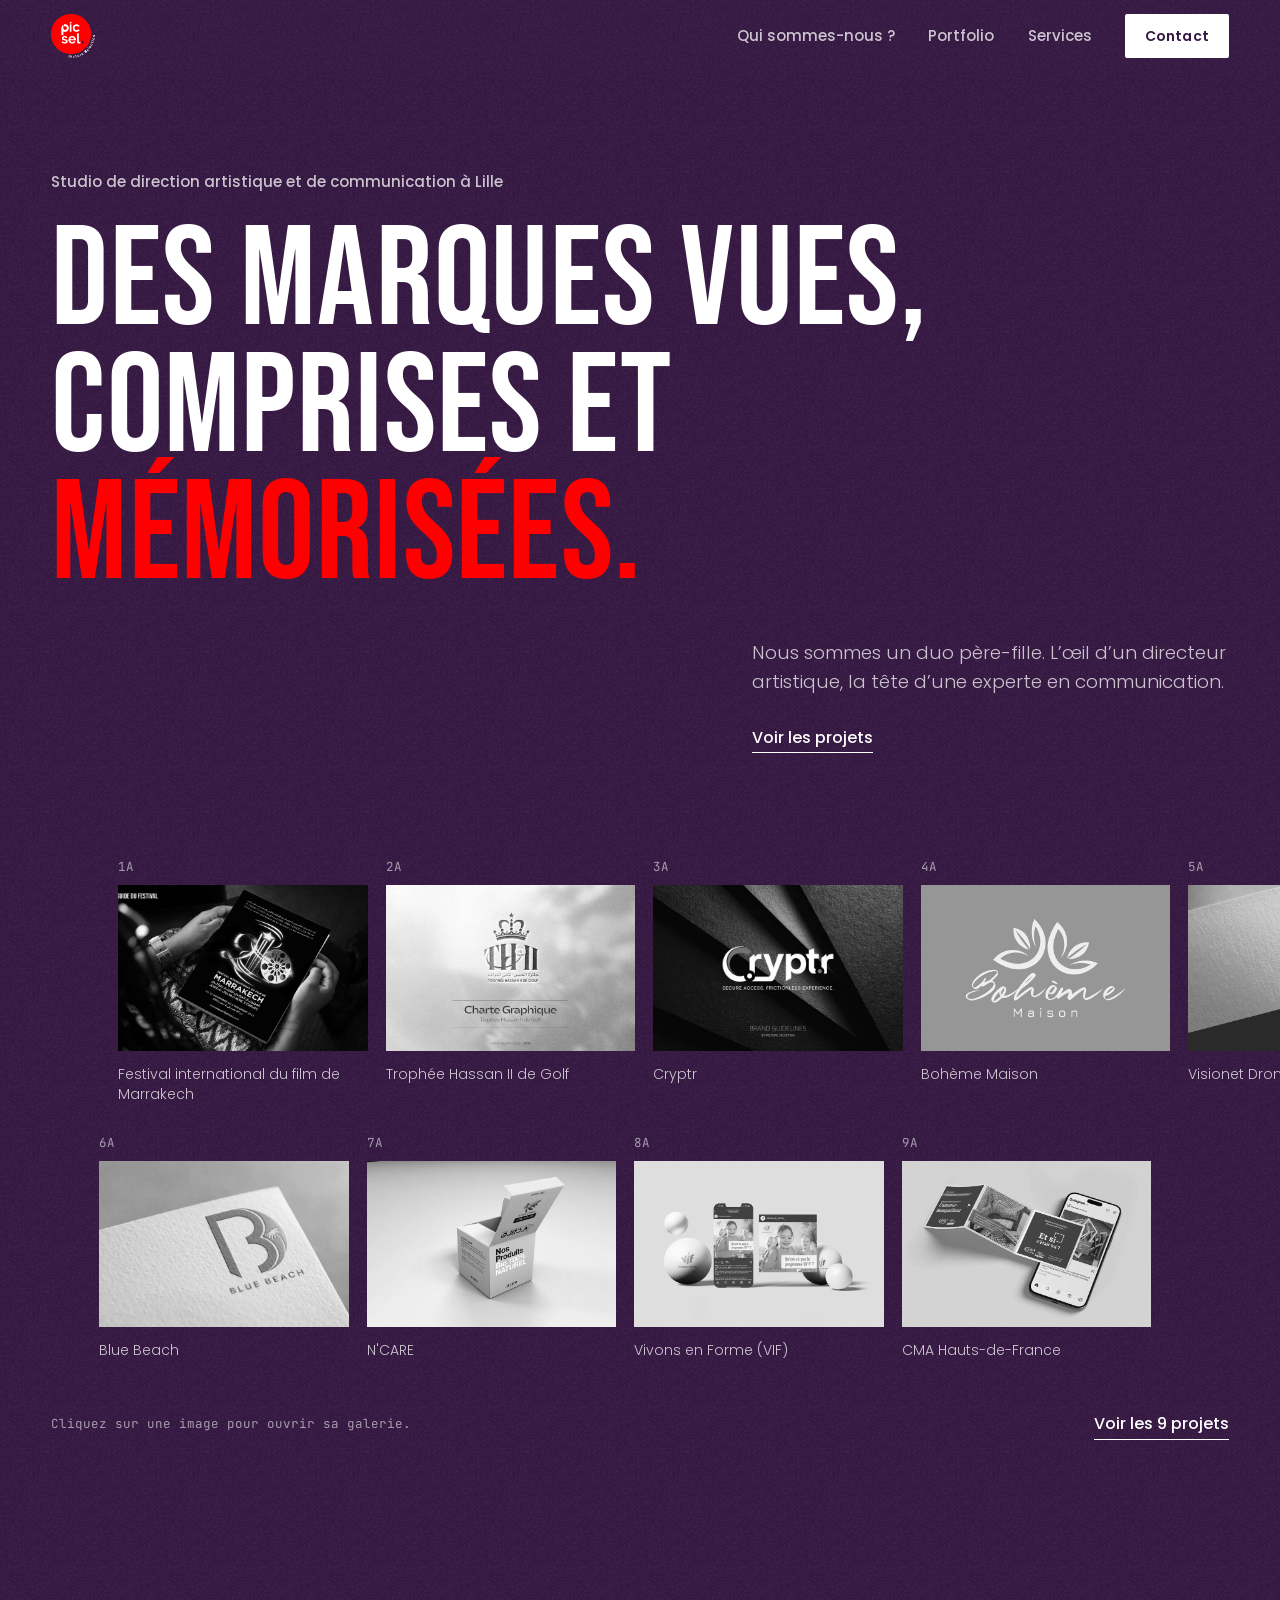
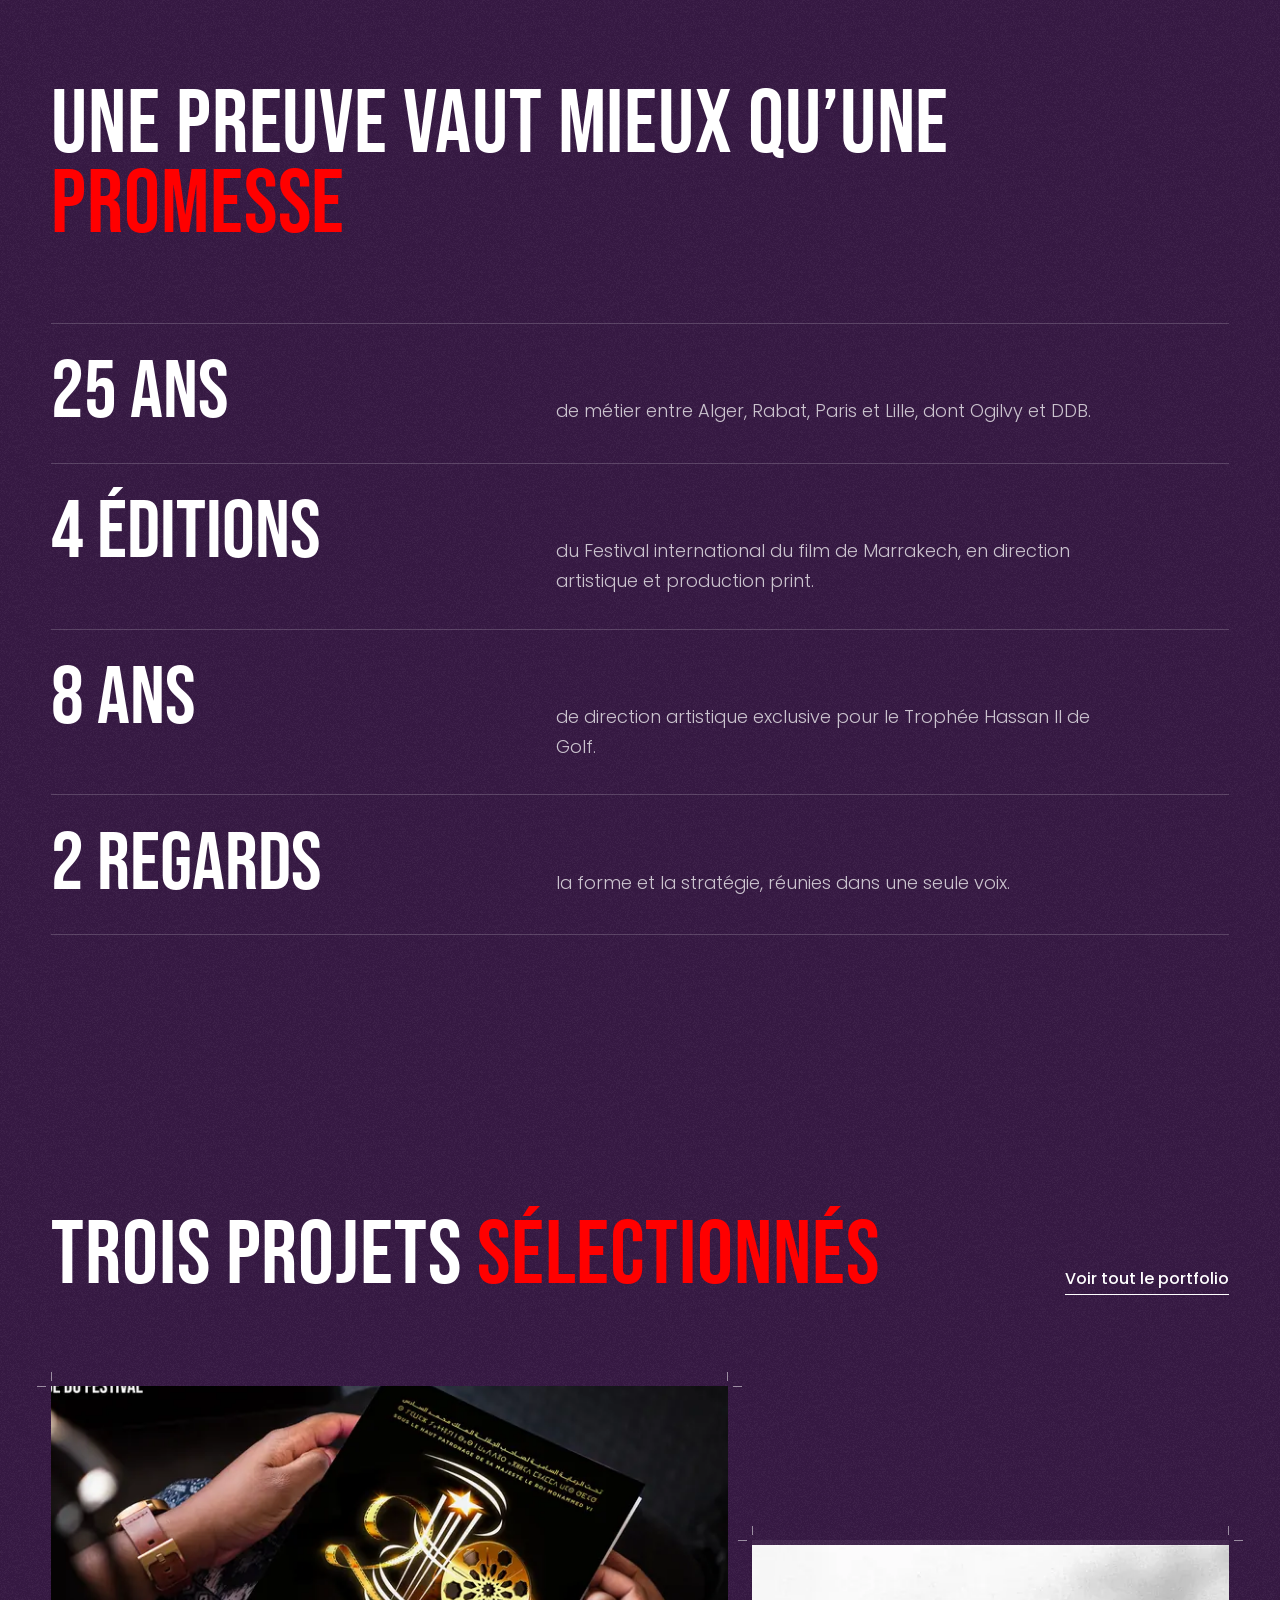
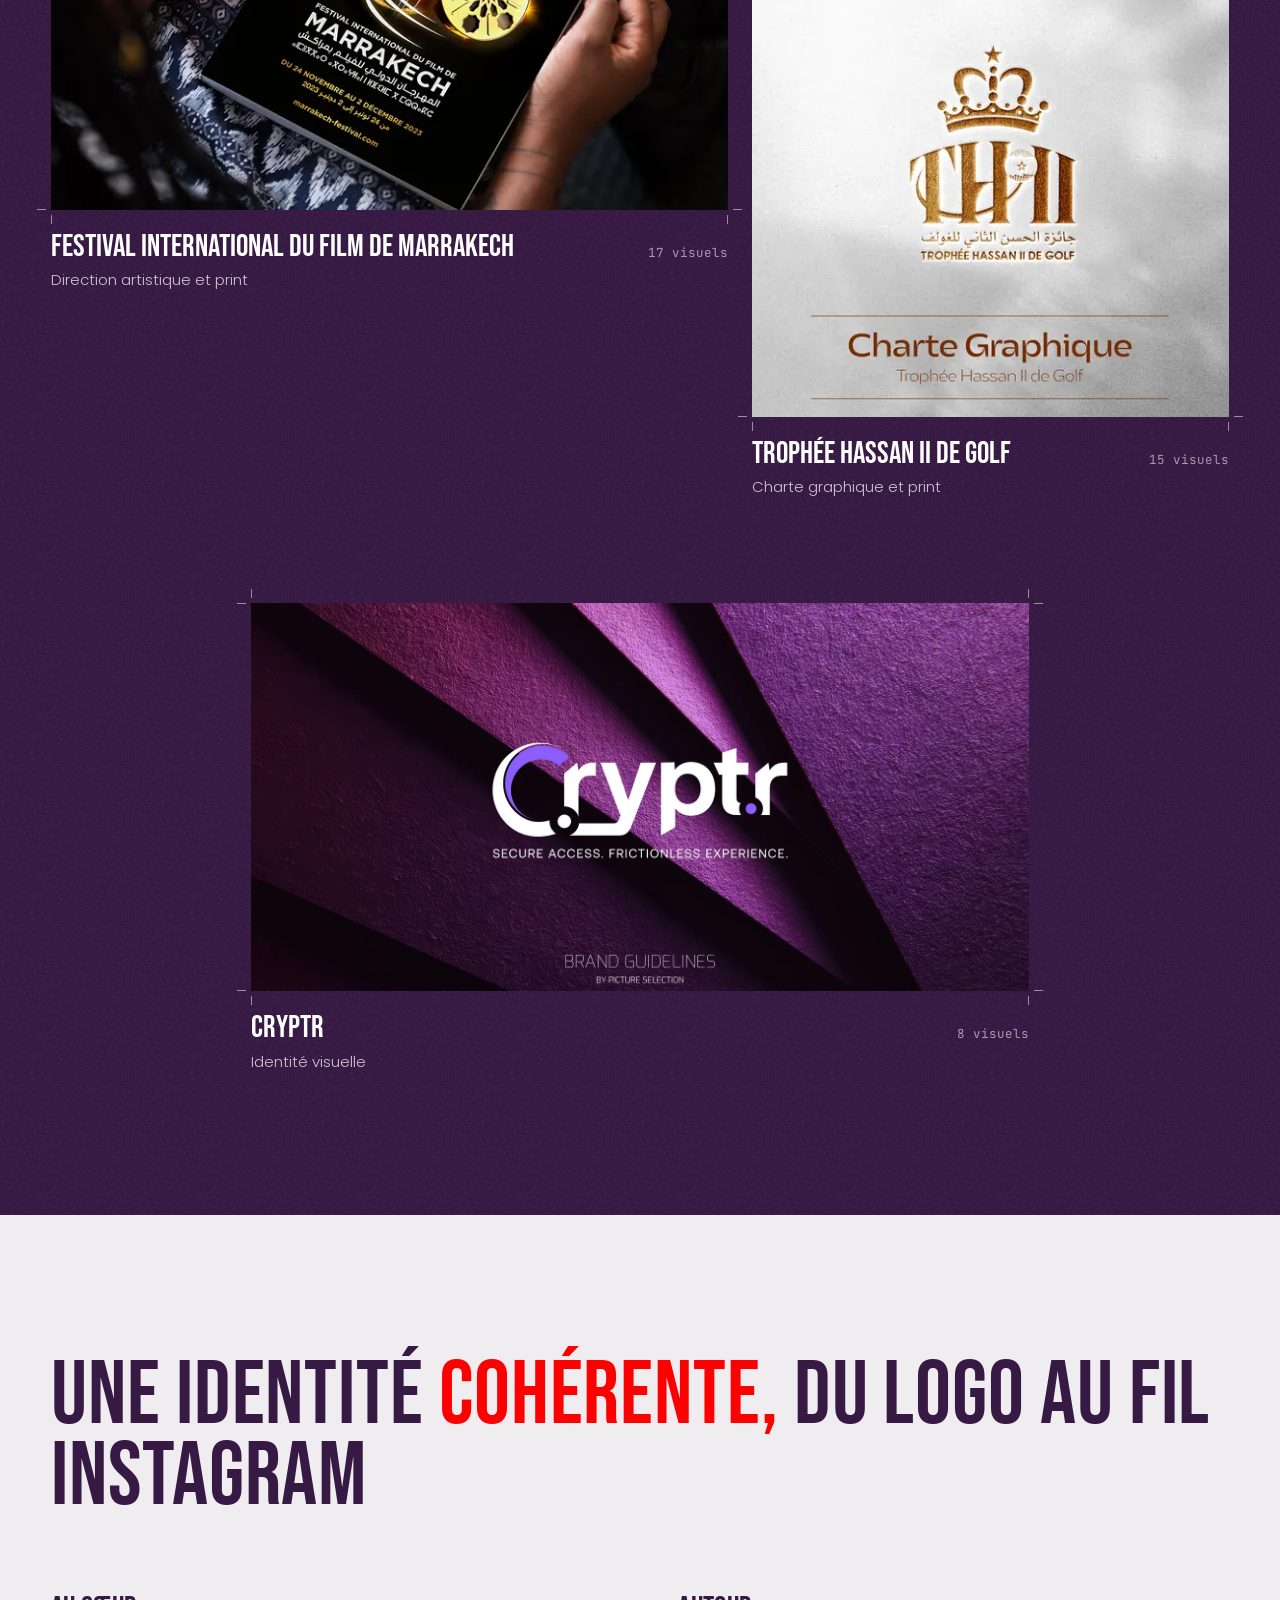
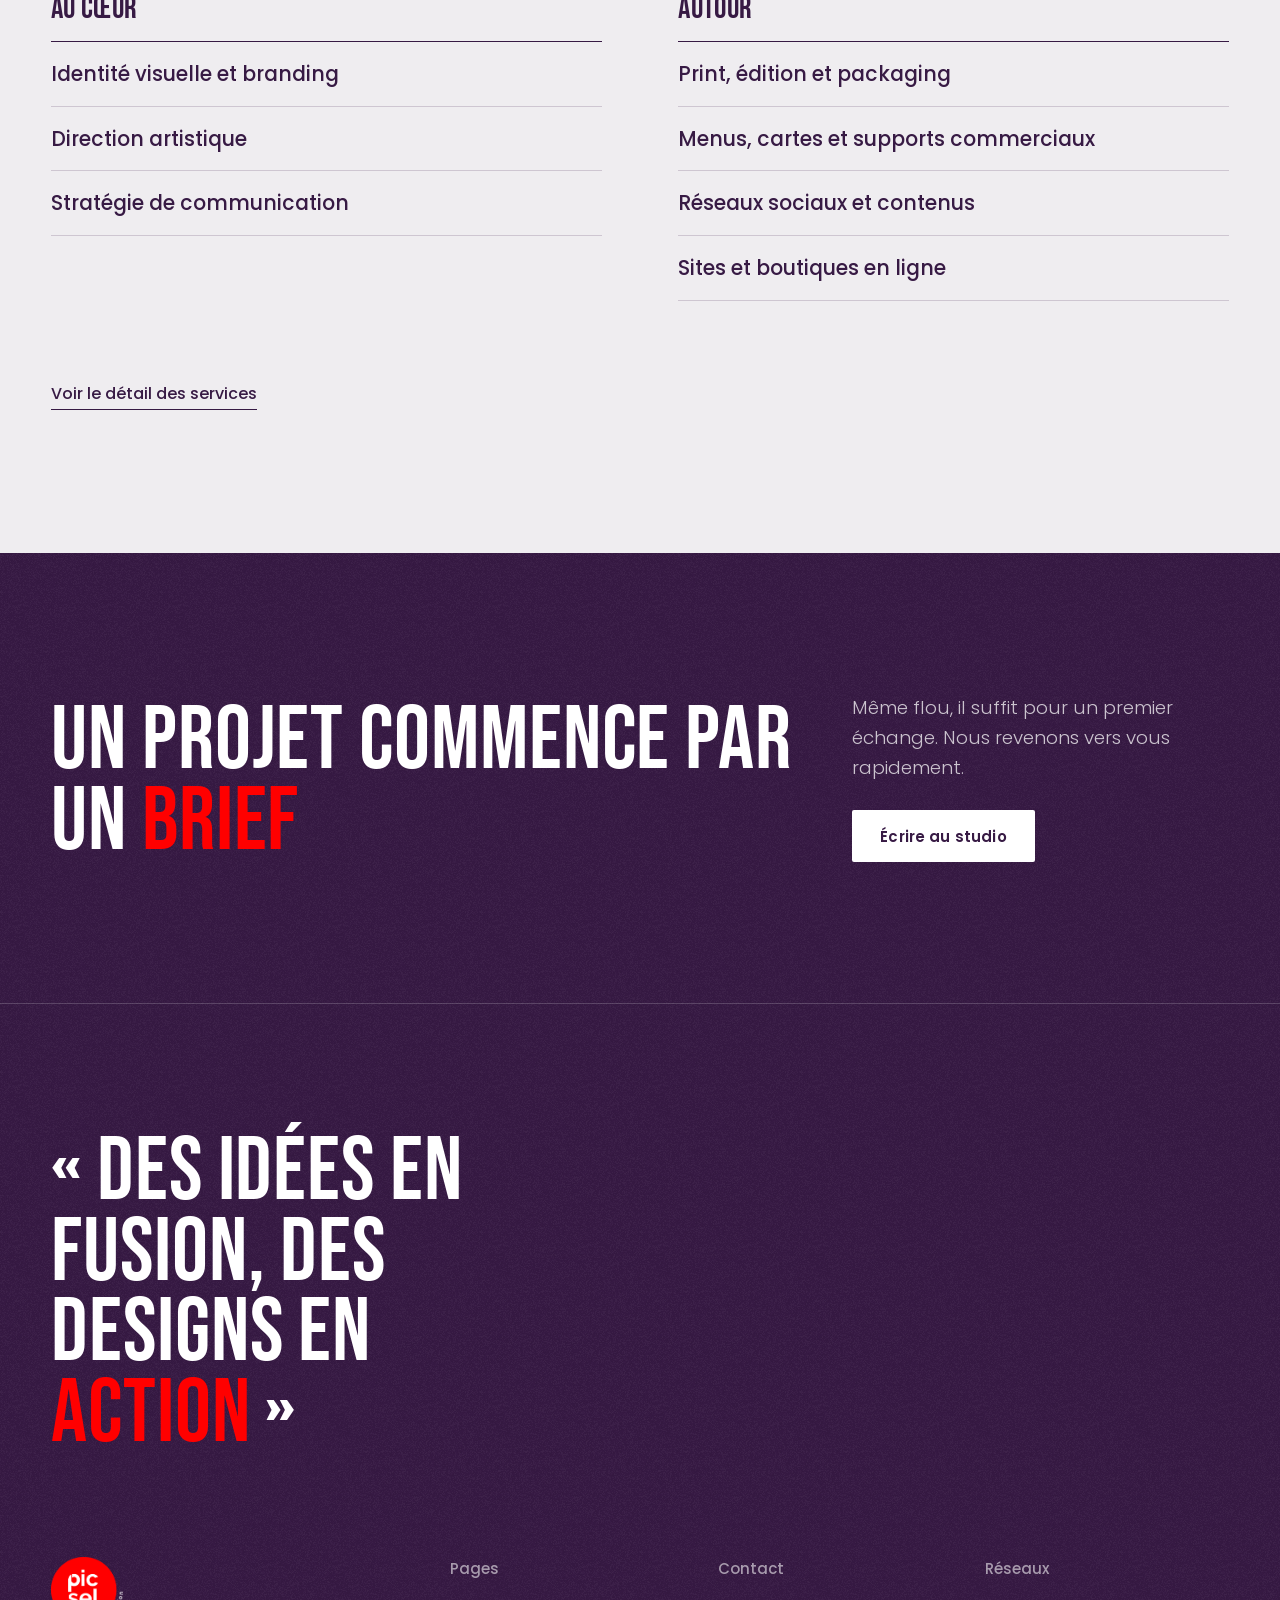
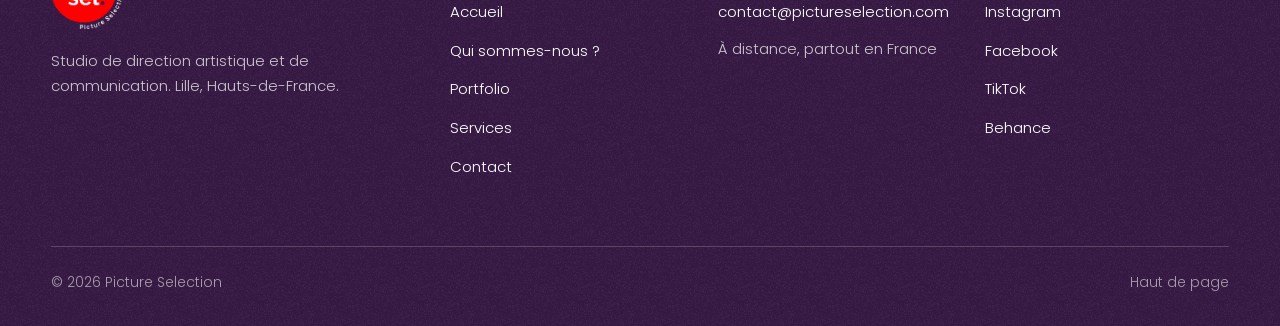
==== commit f085fd4e: "Remplace les visuels Cryptr par la charte graphique Les 10 anciens visuels Cryptr laissent place aux" ====
--- a/index.html
+++ b/index.html
@@ -103,8 +103,8 @@
       </li>
       <li class="frame" data-frame>
         <span class="frame-no mono" aria-hidden="true">3A</span>
-        <button class="frame-btn" type="button" data-gallery="cryptr" data-title="Cryptr" aria-label="Ouvrir la galerie Cryptr, 10 visuels">
-          <img src="assets/img/portfolio/cryptr/1-thumb.webp" width="800" height="500" alt="" loading="eager" decoding="async">
+        <button class="frame-btn" type="button" data-gallery="cryptr" data-title="Cryptr" aria-label="Ouvrir la galerie Cryptr, 8 visuels">
+          <img src="assets/img/portfolio/cryptr/1-thumb.webp" width="800" height="450" alt="" loading="eager" decoding="async">
           <svg class="pencil" viewBox="0 0 400 280" preserveAspectRatio="none" aria-hidden="true" focusable="false"><path pathLength="1" d="M318 26C250 4 120 8 58 52C8 88 6 176 64 226C128 280 288 278 352 222C404 176 400 84 330 40C296 20 246 12 200 14"/></svg>
         </button>
         <span class="frame-name">Cryptr</span>
@@ -209,14 +209,14 @@
         </div>
       </li>
       <li class="card card--w" data-reveal>
-        <button class="card-btn" type="button" data-gallery="cryptr" data-title="Cryptr" aria-label="Ouvrir la galerie Cryptr, 10 visuels">
-          <span class="media"><span class="px" data-parallax><img src="assets/img/portfolio/cryptr/1-thumb.webp" srcset="assets/img/portfolio/cryptr/1-thumb.webp 800w, assets/img/portfolio/cryptr/1.webp 1600w" sizes="(min-width: 900px) 66vw, 100vw" width="800" height="500" alt="" loading="lazy" decoding="async"></span></span>
-          <span class="sel" aria-hidden="true"><i></i><i></i><i></i><i></i><i></i><i></i><i></i><i></i><span class="sel-dims mono">1600 × 1000 px</span></span>
+        <button class="card-btn" type="button" data-gallery="cryptr" data-title="Cryptr" aria-label="Ouvrir la galerie Cryptr, 8 visuels">
+          <span class="media"><span class="px" data-parallax><img src="assets/img/portfolio/cryptr/1-thumb.webp" srcset="assets/img/portfolio/cryptr/1-thumb.webp 800w, assets/img/portfolio/cryptr/1.webp 1600w" sizes="(min-width: 900px) 66vw, 100vw" width="800" height="450" alt="" loading="lazy" decoding="async"></span></span>
+          <span class="sel" aria-hidden="true"><i></i><i></i><i></i><i></i><i></i><i></i><i></i><i></i><span class="sel-dims mono">1600 × 900 px</span></span>
         </button>
         <div class="card-meta">
           <h3 class="card-title">Cryptr</h3>
           <p class="card-tag">Identité visuelle</p>
-          <p class="card-count mono">10 visuels</p>
+          <p class="card-count mono">8 visuels</p>
         </div>
       </li>
     </ul>
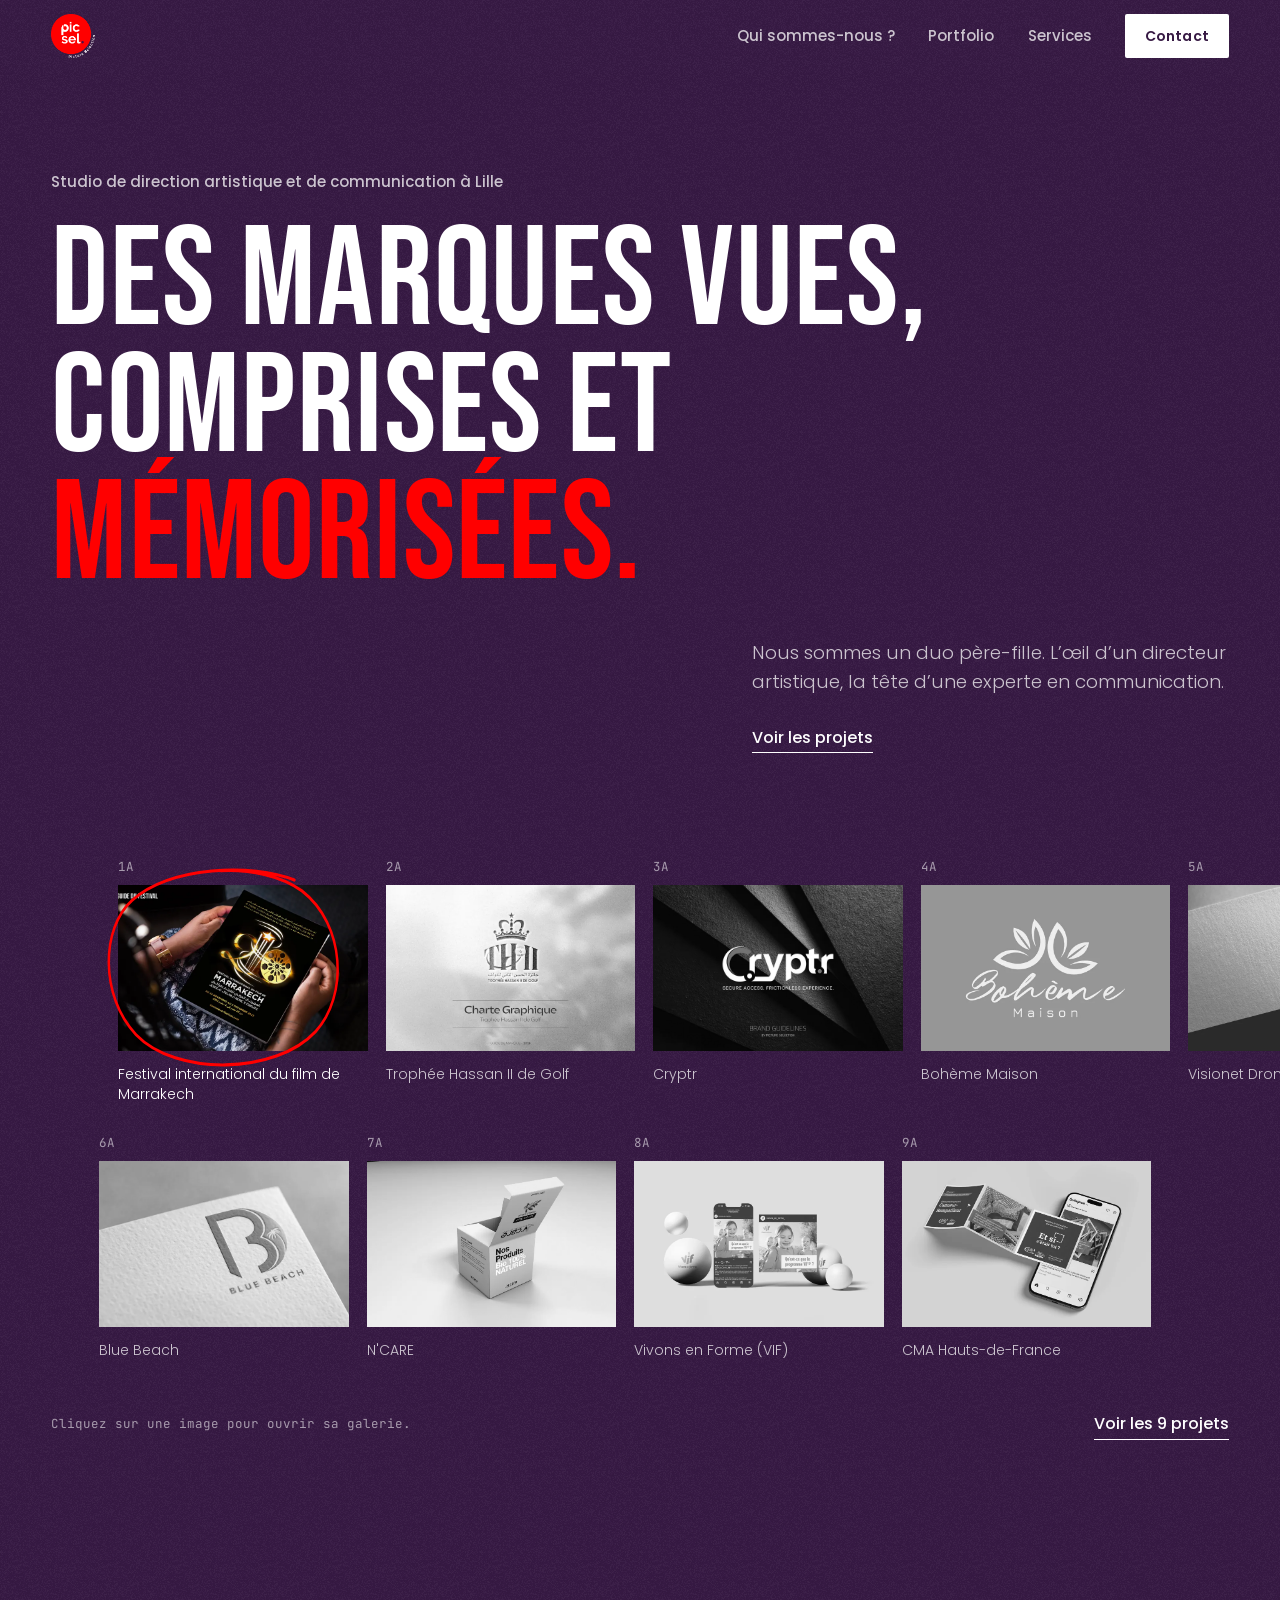
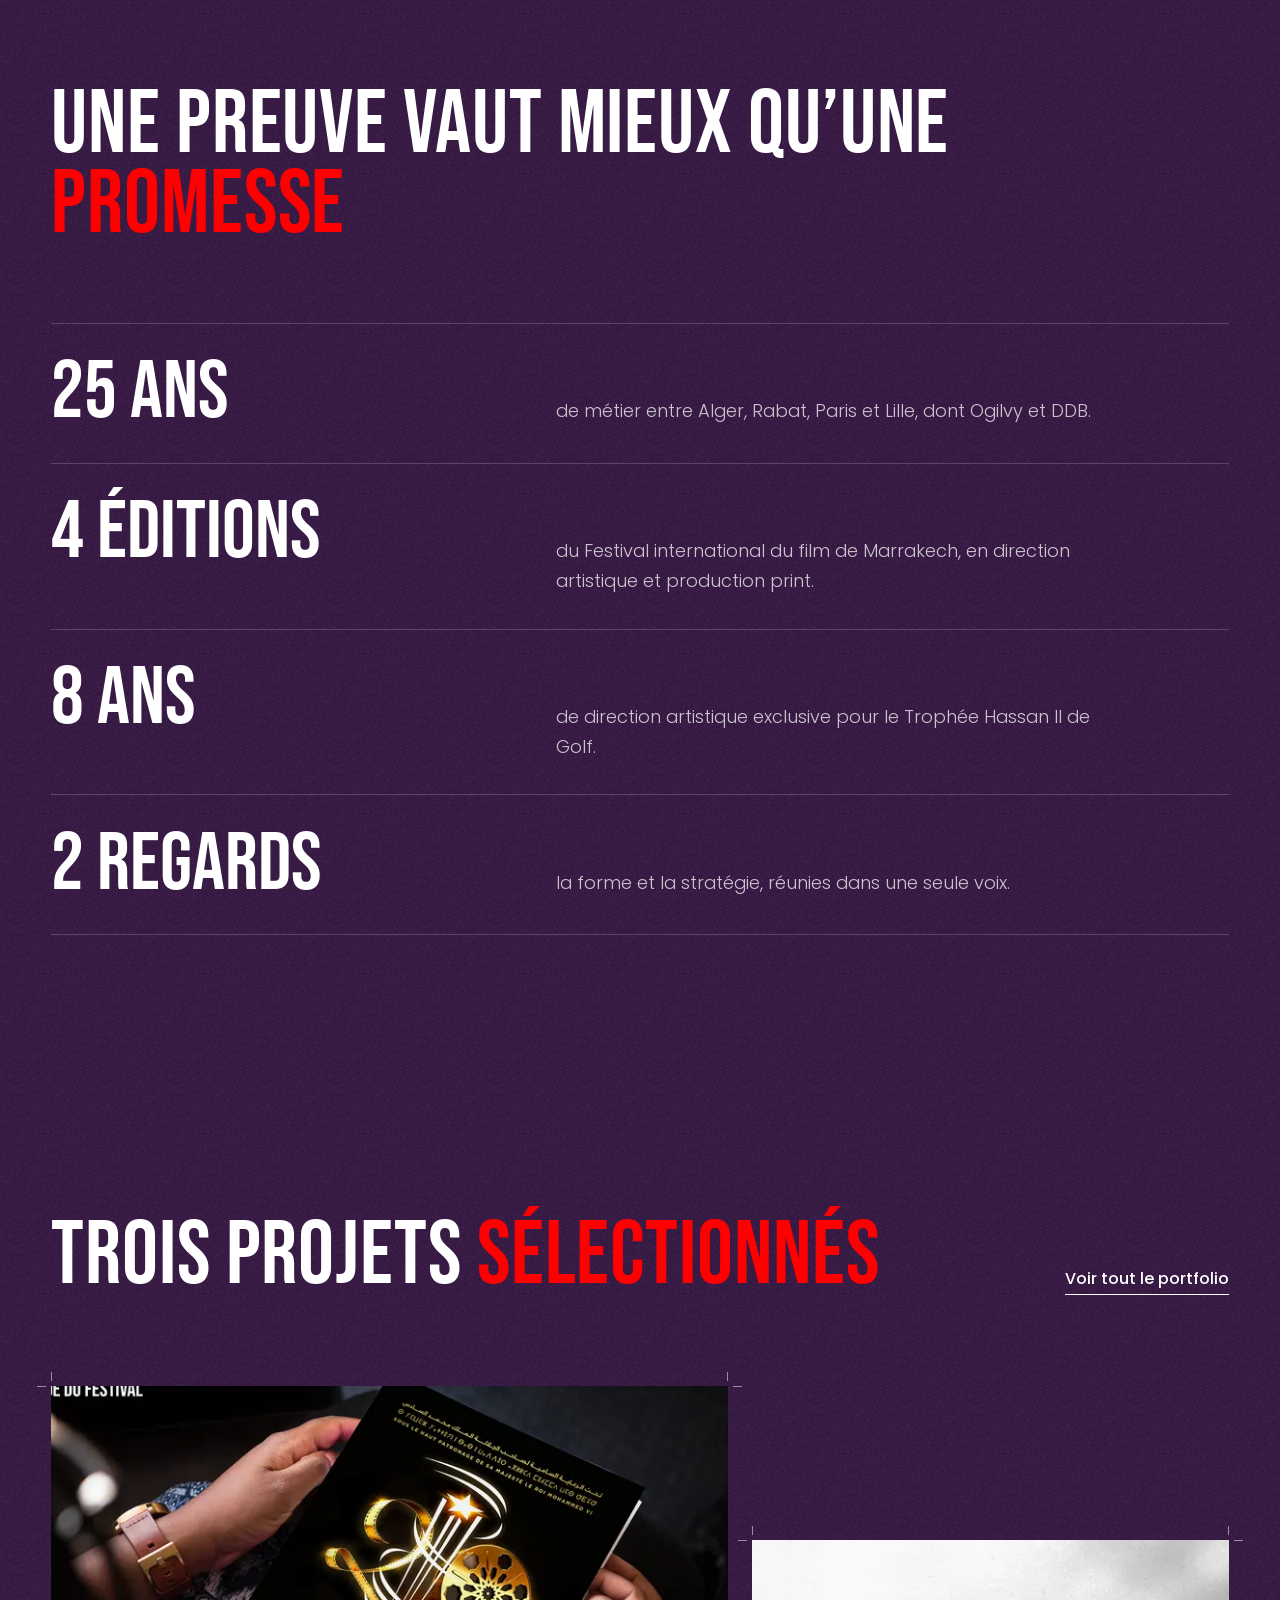
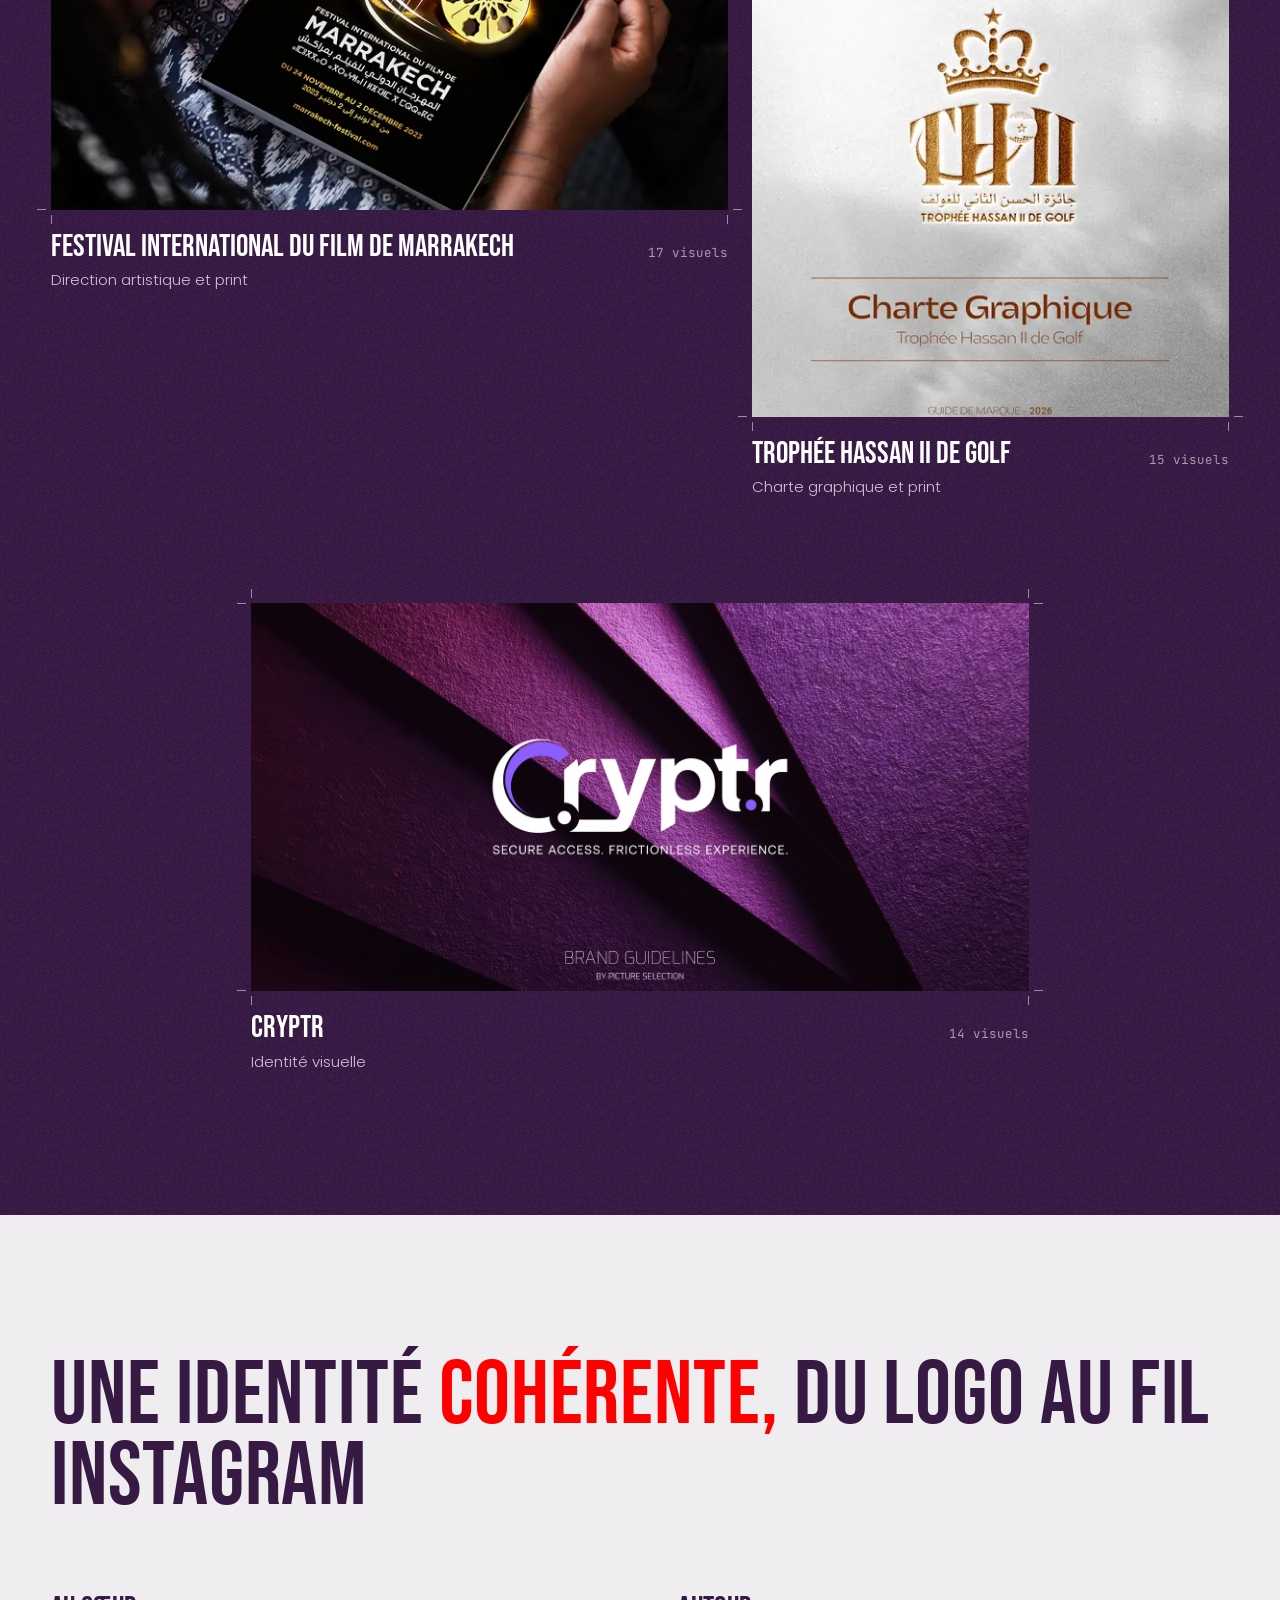
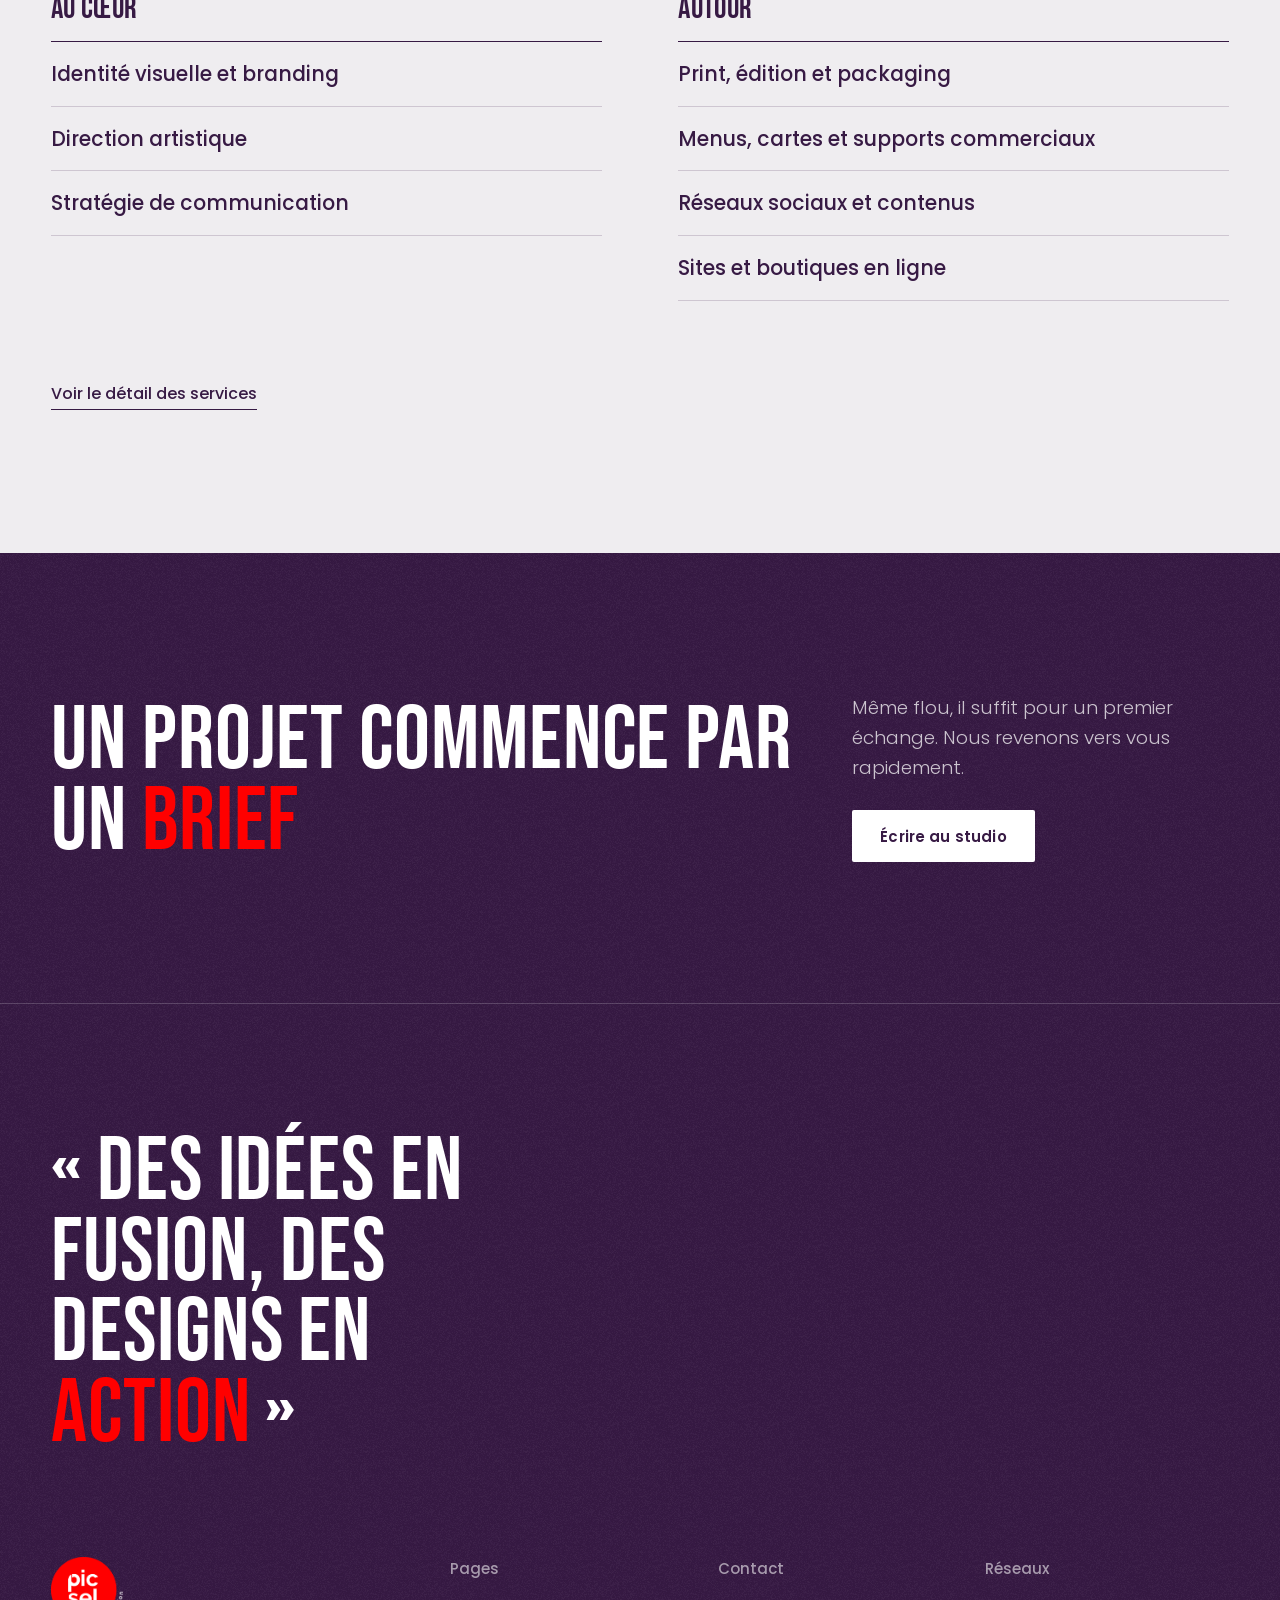
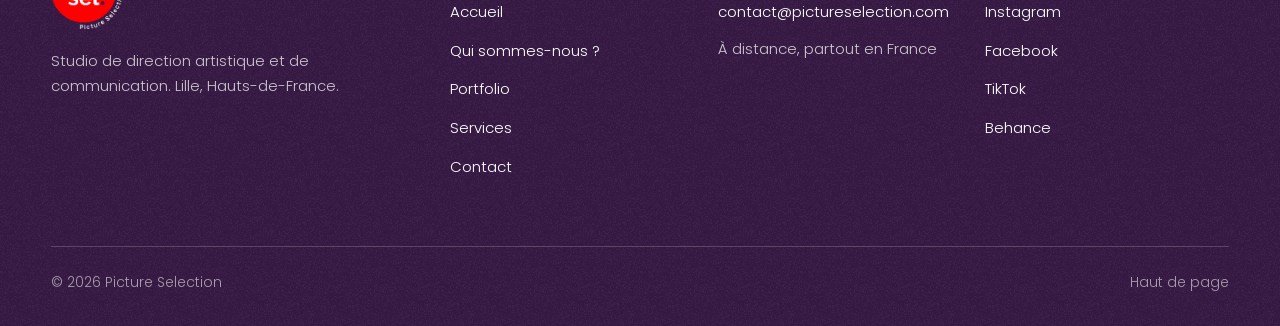
==== commit 2e0c75a2: "Ajoute 6 déclinaisons Cryptr à la galerie Cartes de visite, objets connectés, mug et signalétique, a" ====
--- a/index.html
+++ b/index.html
@@ -103,7 +103,7 @@
       </li>
       <li class="frame" data-frame>
         <span class="frame-no mono" aria-hidden="true">3A</span>
-        <button class="frame-btn" type="button" data-gallery="cryptr" data-title="Cryptr" aria-label="Ouvrir la galerie Cryptr, 8 visuels">
+        <button class="frame-btn" type="button" data-gallery="cryptr" data-title="Cryptr" aria-label="Ouvrir la galerie Cryptr, 14 visuels">
           <img src="assets/img/portfolio/cryptr/1-thumb.webp" width="800" height="450" alt="" loading="eager" decoding="async">
           <svg class="pencil" viewBox="0 0 400 280" preserveAspectRatio="none" aria-hidden="true" focusable="false"><path pathLength="1" d="M318 26C250 4 120 8 58 52C8 88 6 176 64 226C128 280 288 278 352 222C404 176 400 84 330 40C296 20 246 12 200 14"/></svg>
         </button>
@@ -209,14 +209,14 @@
         </div>
       </li>
       <li class="card card--w" data-reveal>
-        <button class="card-btn" type="button" data-gallery="cryptr" data-title="Cryptr" aria-label="Ouvrir la galerie Cryptr, 8 visuels">
+        <button class="card-btn" type="button" data-gallery="cryptr" data-title="Cryptr" aria-label="Ouvrir la galerie Cryptr, 14 visuels">
           <span class="media"><span class="px" data-parallax><img src="assets/img/portfolio/cryptr/1-thumb.webp" srcset="assets/img/portfolio/cryptr/1-thumb.webp 800w, assets/img/portfolio/cryptr/1.webp 1600w" sizes="(min-width: 900px) 66vw, 100vw" width="800" height="450" alt="" loading="lazy" decoding="async"></span></span>
           <span class="sel" aria-hidden="true"><i></i><i></i><i></i><i></i><i></i><i></i><i></i><i></i><span class="sel-dims mono">1600 × 900 px</span></span>
         </button>
         <div class="card-meta">
           <h3 class="card-title">Cryptr</h3>
           <p class="card-tag">Identité visuelle</p>
-          <p class="card-count mono">8 visuels</p>
+          <p class="card-count mono">14 visuels</p>
         </div>
       </li>
     </ul>
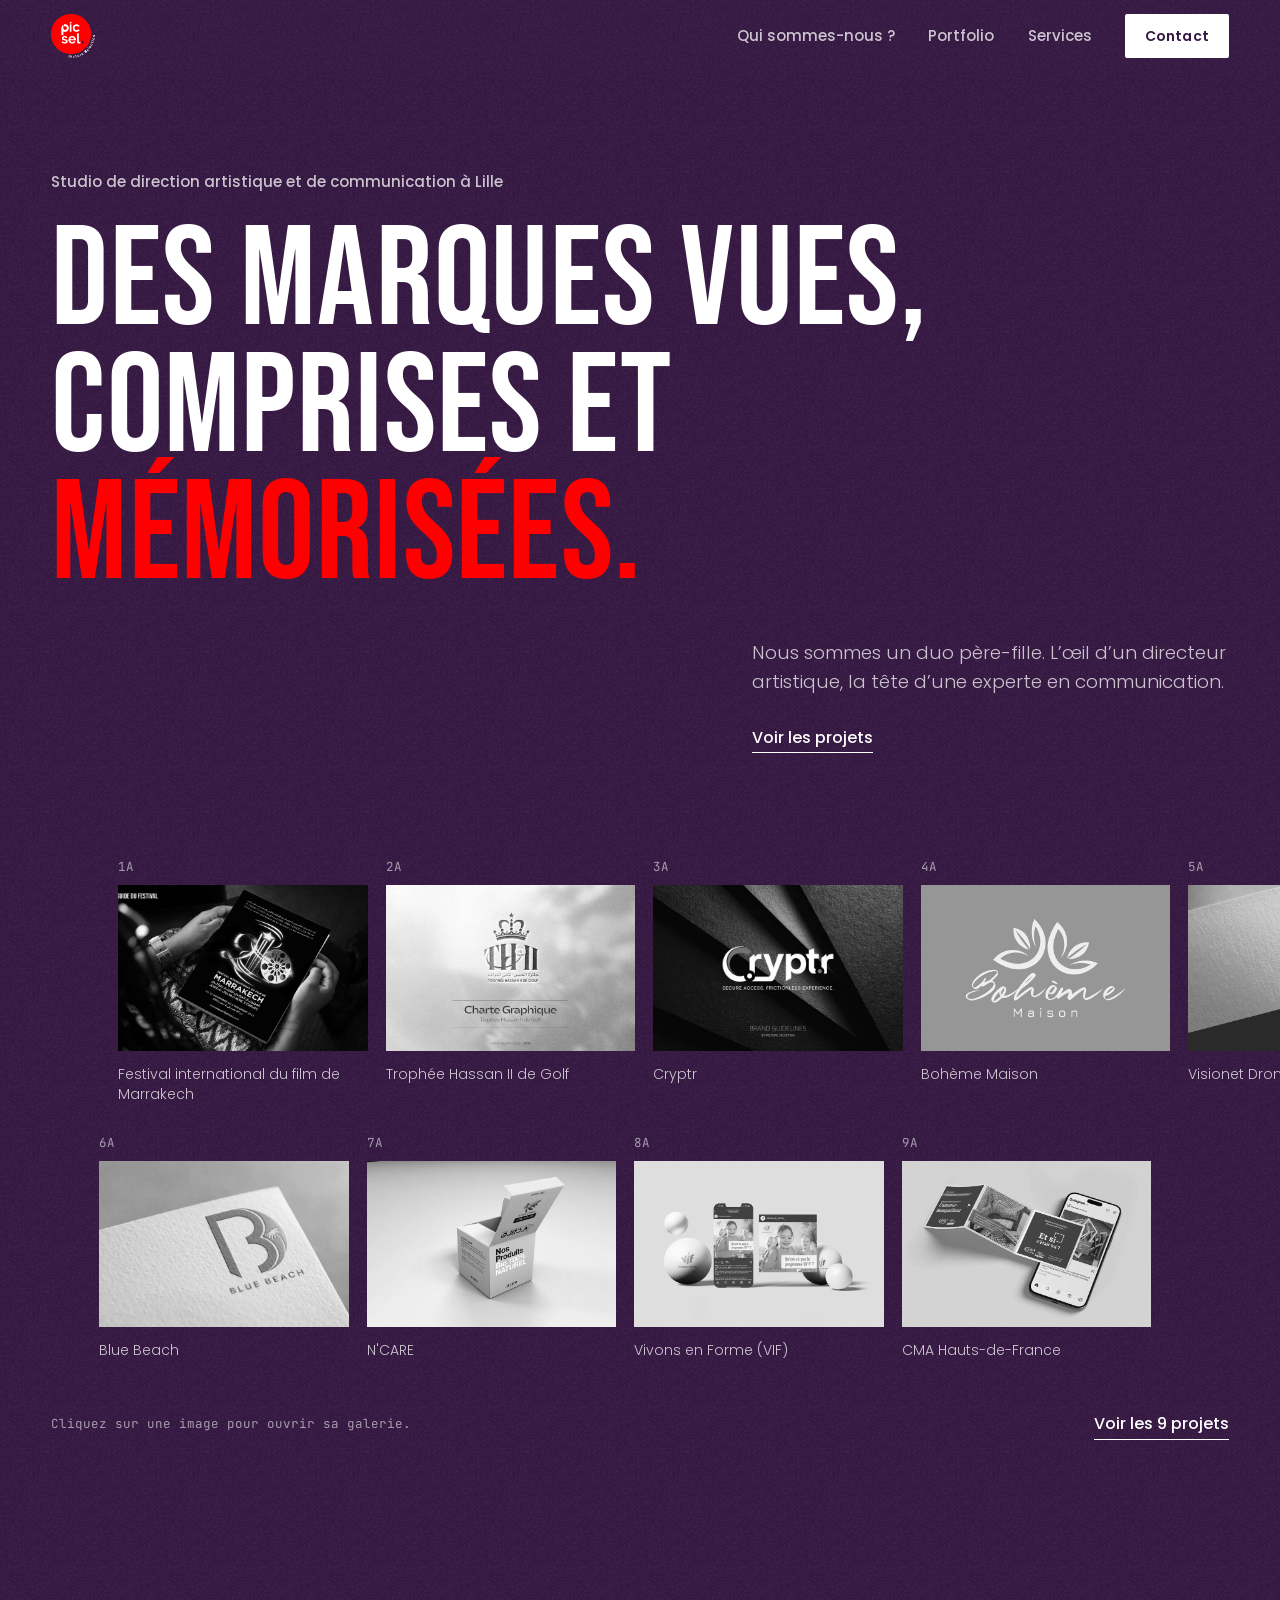
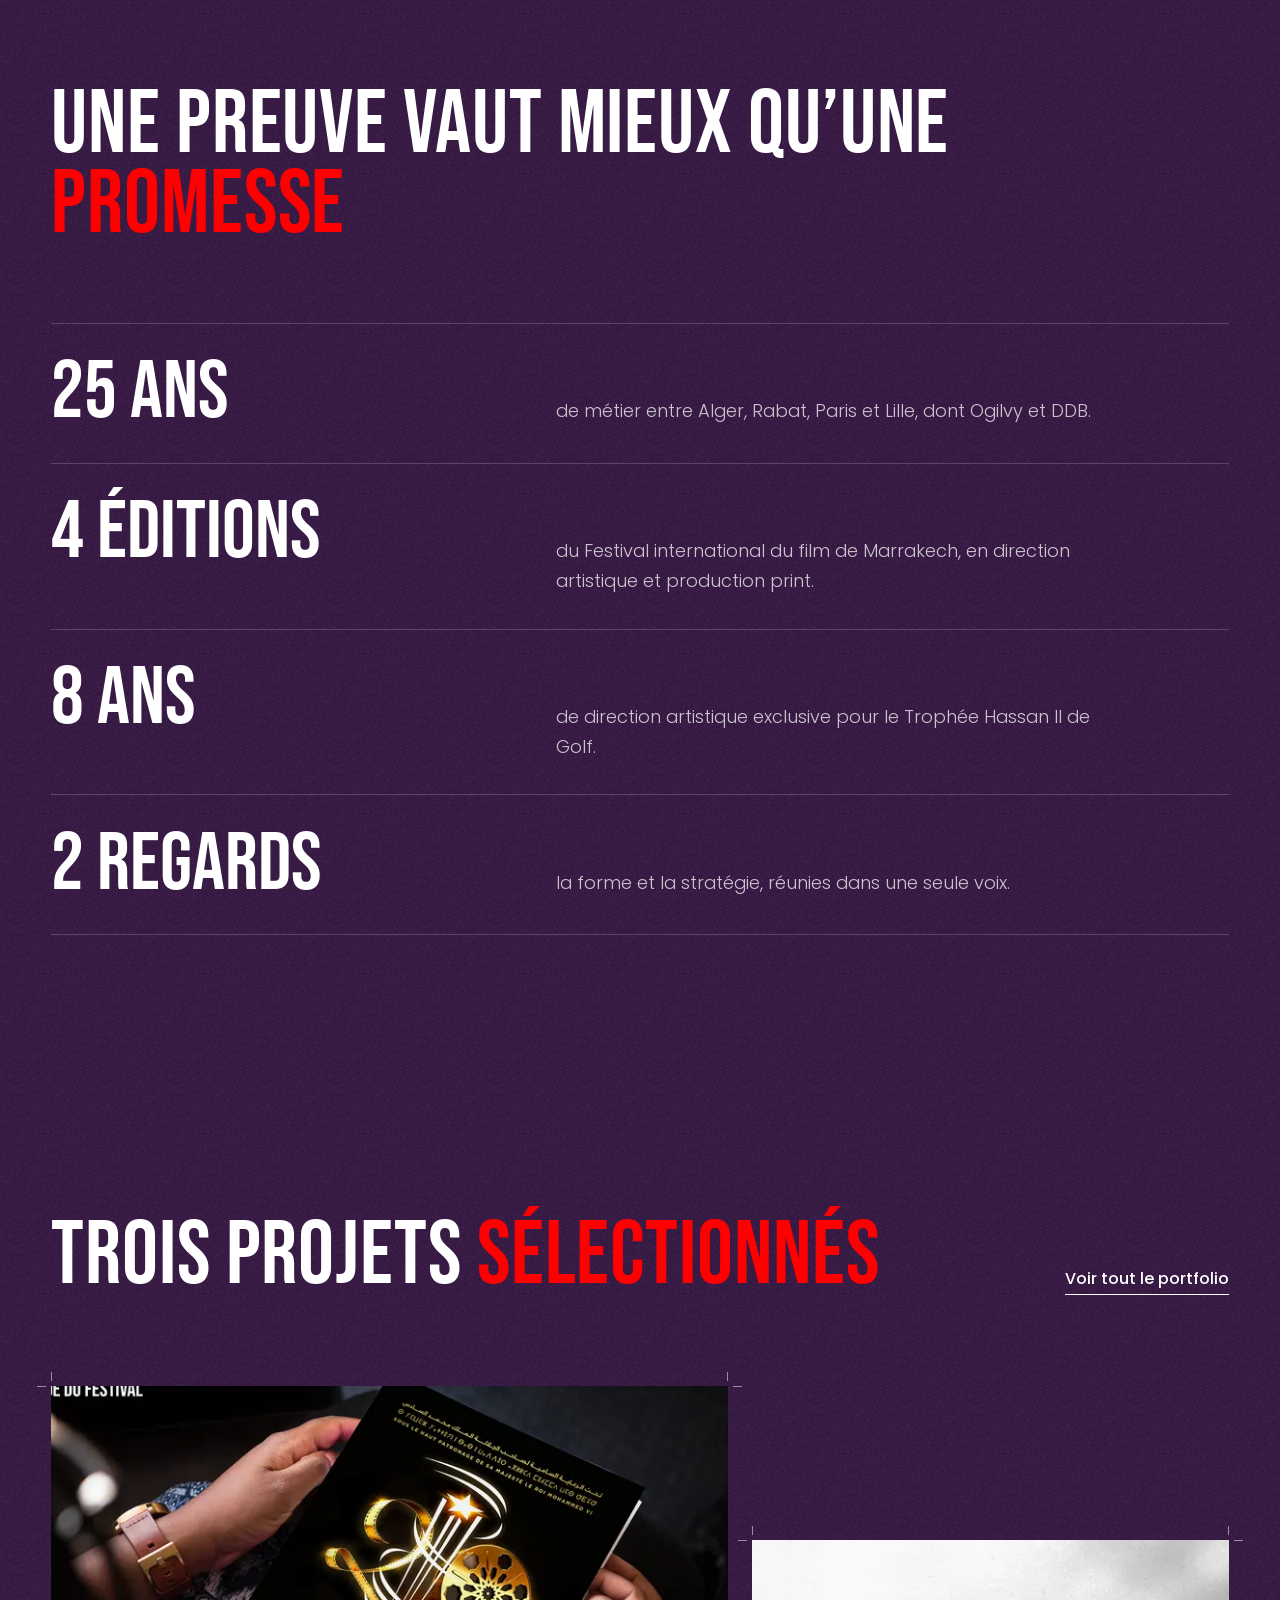
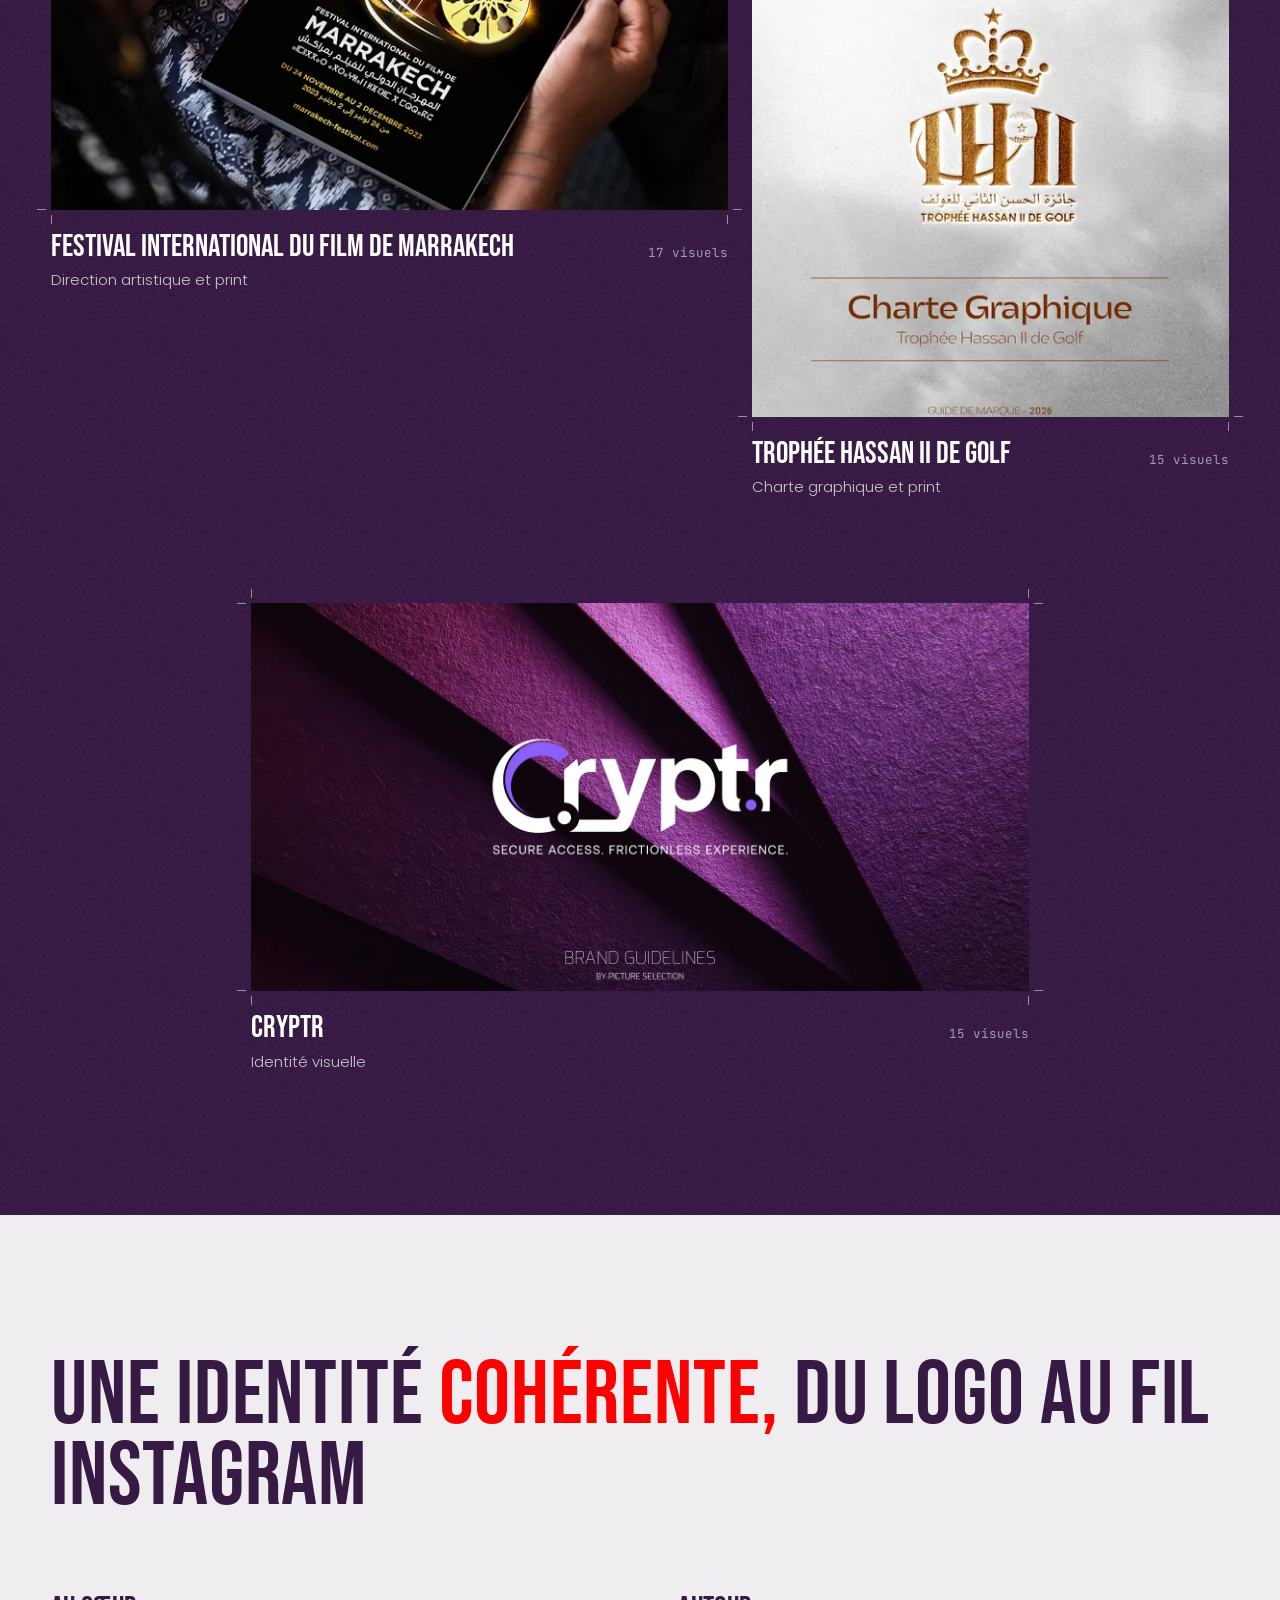
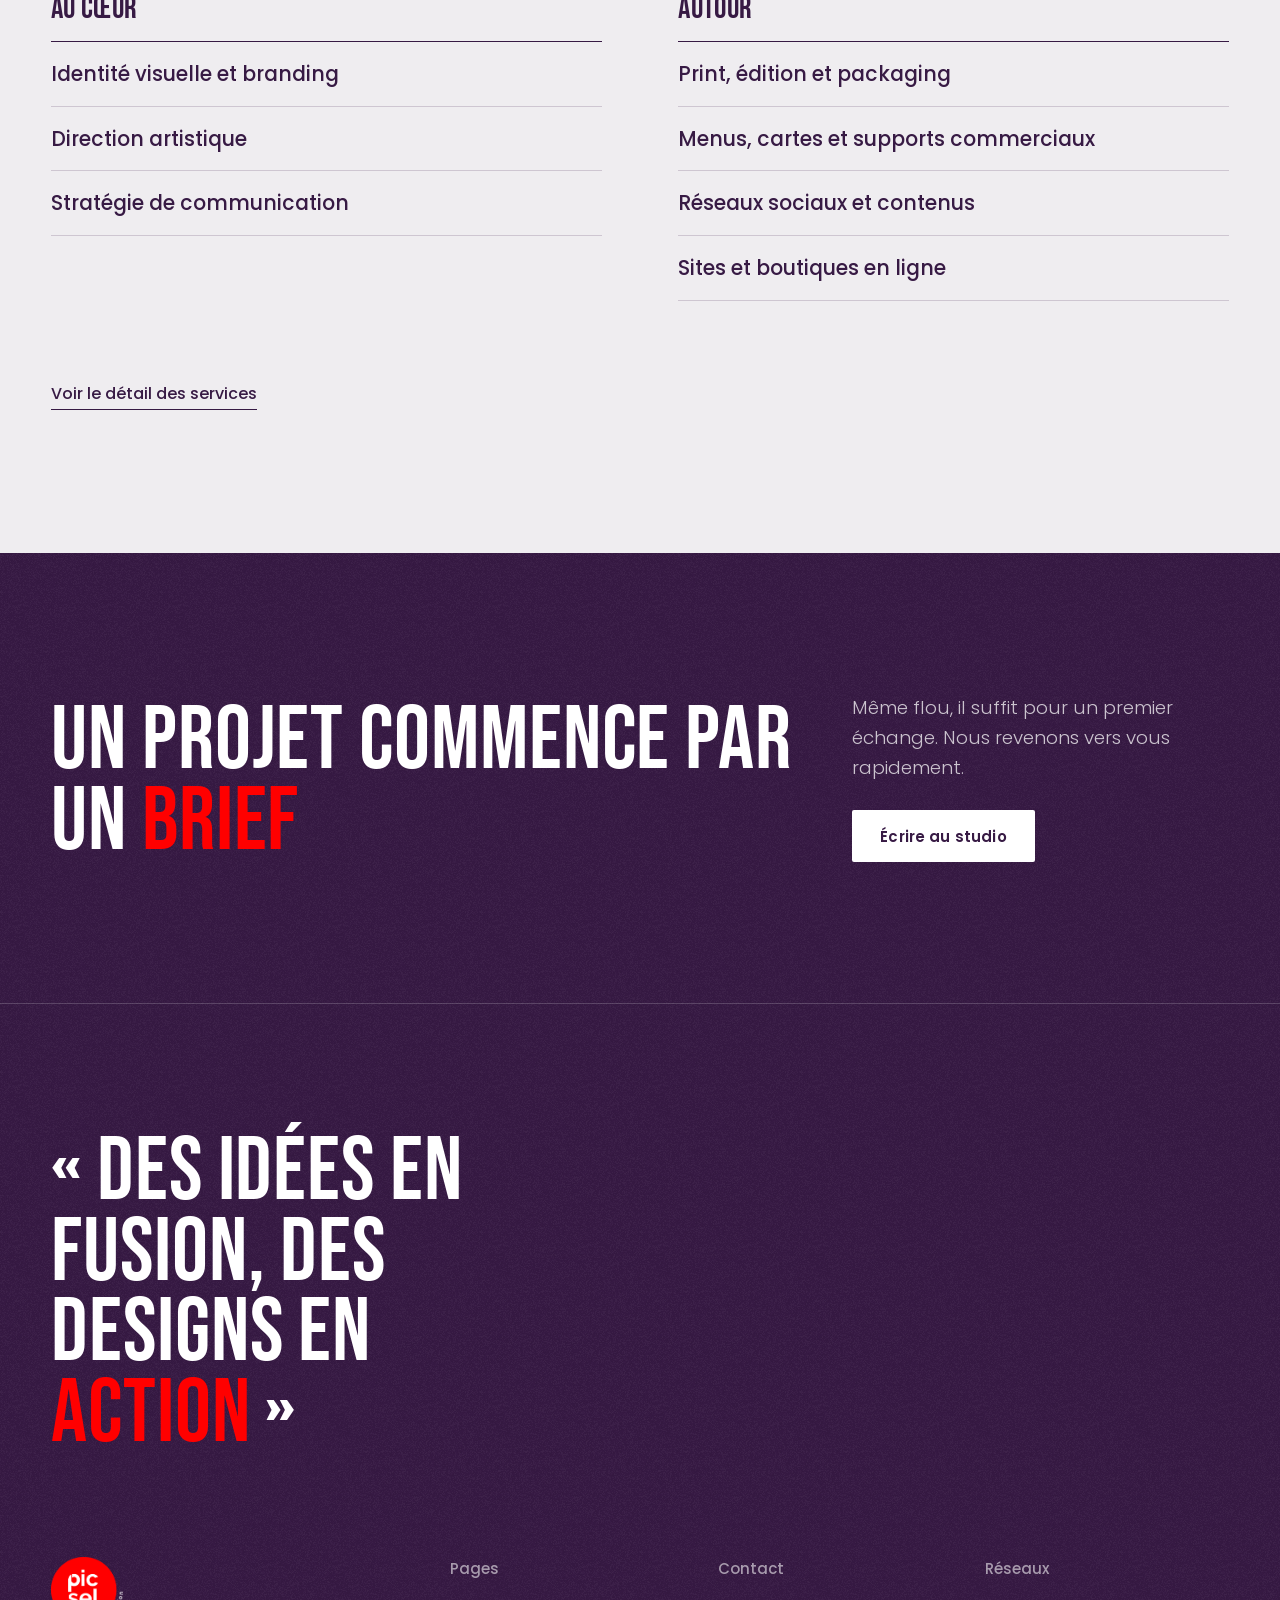
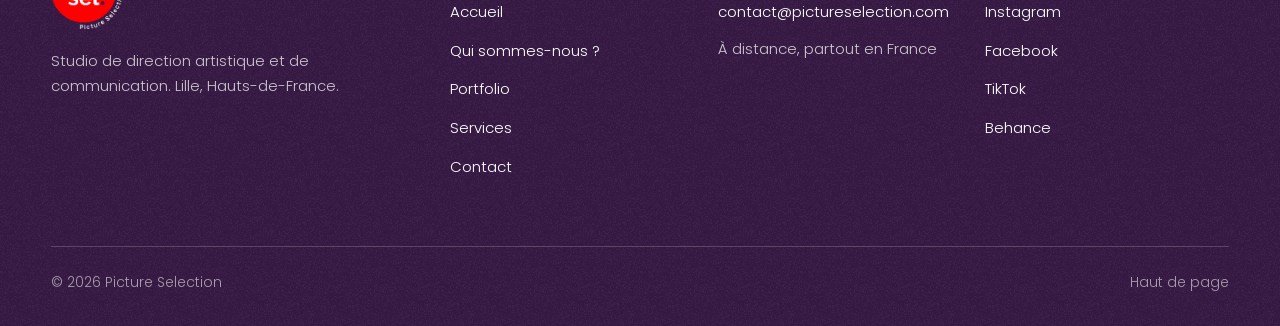
==== commit 77946007: "Ajoute l'animation du logo Cryptr en tête de galerie - Vidéo en premier visuel de la galerie Cryptr " ====
--- a/index.html
+++ b/index.html
@@ -103,7 +103,7 @@
       </li>
       <li class="frame" data-frame>
         <span class="frame-no mono" aria-hidden="true">3A</span>
-        <button class="frame-btn" type="button" data-gallery="cryptr" data-title="Cryptr" aria-label="Ouvrir la galerie Cryptr, 14 visuels">
+        <button class="frame-btn" type="button" data-gallery="cryptr" data-title="Cryptr" aria-label="Ouvrir la galerie Cryptr, 15 visuels">
           <img src="assets/img/portfolio/cryptr/1-thumb.webp" width="800" height="450" alt="" loading="eager" decoding="async">
           <svg class="pencil" viewBox="0 0 400 280" preserveAspectRatio="none" aria-hidden="true" focusable="false"><path pathLength="1" d="M318 26C250 4 120 8 58 52C8 88 6 176 64 226C128 280 288 278 352 222C404 176 400 84 330 40C296 20 246 12 200 14"/></svg>
         </button>
@@ -209,14 +209,14 @@
         </div>
       </li>
       <li class="card card--w" data-reveal>
-        <button class="card-btn" type="button" data-gallery="cryptr" data-title="Cryptr" aria-label="Ouvrir la galerie Cryptr, 14 visuels">
+        <button class="card-btn" type="button" data-gallery="cryptr" data-title="Cryptr" aria-label="Ouvrir la galerie Cryptr, 15 visuels">
           <span class="media"><span class="px" data-parallax><img src="assets/img/portfolio/cryptr/1-thumb.webp" srcset="assets/img/portfolio/cryptr/1-thumb.webp 800w, assets/img/portfolio/cryptr/1.webp 1600w" sizes="(min-width: 900px) 66vw, 100vw" width="800" height="450" alt="" loading="lazy" decoding="async"></span></span>
           <span class="sel" aria-hidden="true"><i></i><i></i><i></i><i></i><i></i><i></i><i></i><i></i><span class="sel-dims mono">1600 × 900 px</span></span>
         </button>
         <div class="card-meta">
           <h3 class="card-title">Cryptr</h3>
           <p class="card-tag">Identité visuelle</p>
-          <p class="card-count mono">14 visuels</p>
+          <p class="card-count mono">15 visuels</p>
         </div>
       </li>
     </ul>
@@ -302,10 +302,14 @@
   </div>
   <figure class="lb-stage" data-lb-stage>
     <img data-lb-img alt="">
+    <video data-lb-video muted loop playsinline preload="none" hidden></video>
   </figure>
   <div class="lb-bottom">
     <button class="lb-btn" type="button" data-lb-prev>Précédent</button>
-    <p class="mono lb-count" data-lb-count aria-hidden="true"></p>
+    <div class="lb-mid">
+      <p class="mono lb-count" data-lb-count aria-hidden="true"></p>
+      <button class="lb-btn" type="button" data-lb-play hidden>Pause</button>
+    </div>
     <button class="lb-btn" type="button" data-lb-next>Suivant</button>
   </div>
   <p class="sr-only" aria-live="polite" data-lb-live></p>
--- a/assets/css/style.css
+++ b/assets/css/style.css
@@ -700,7 +700,8 @@
 }
 .lb-btn:hover { border-color: var(--white); }
 .lb-stage { position: relative; margin: 0; display: flex; align-items: center; justify-content: center; min-height: 0; padding: clamp(16px, 3vw, 40px) var(--pad); overflow: hidden; touch-action: pan-y; }
-.lb-stage img {
+.lb-mid { display: flex; align-items: center; gap: 16px; }
+.lb-stage img, .lb-stage video {
   max-width: 100%;
   max-height: 100%;
   width: auto;
@@ -710,7 +711,7 @@
   transform: translateX(var(--dx, 0));
   transition: opacity var(--m-200) var(--ease-out), transform var(--m-200) var(--ease-out);
 }
-.lb-stage img.is-ready { opacity: 1; transform: none; }
+.lb-stage img.is-ready, .lb-stage video.is-ready { opacity: 1; transform: none; }
 
 /* ---------- Transitions entre pages (navigateurs compatibles) ---------- */
 @view-transition { navigation: auto; }
@@ -724,7 +725,7 @@
   html.js .media img,
   html.js .proof::before,
   .menu-link,
-  .lb-stage img { transform: none !important; transition: none !important; }
+  .lb-stage img, .lb-stage video { transform: none !important; transition: none !important; }
   html.js .media::after { display: none; }
   html.js .card .card-btn::before { transition: none; }
   .hd, .hd.is-hidden { transform: none; transition: none; }
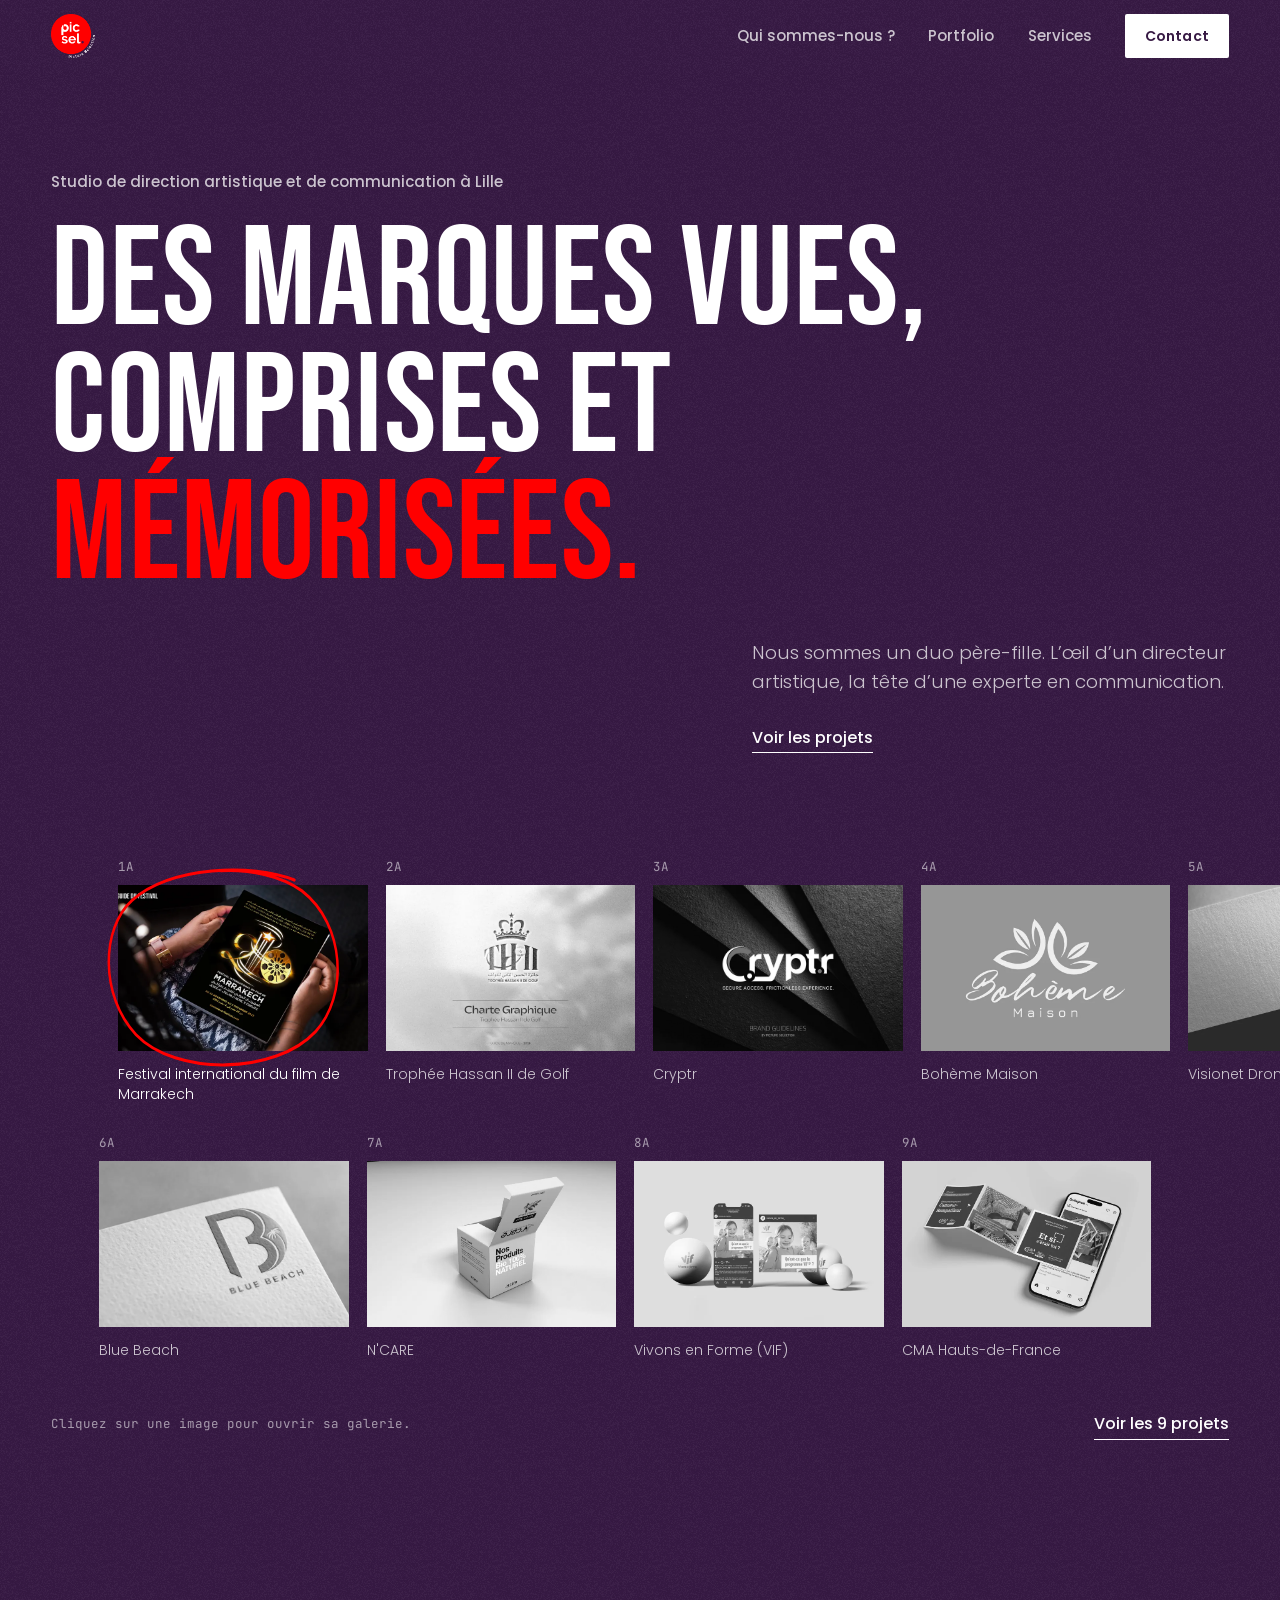
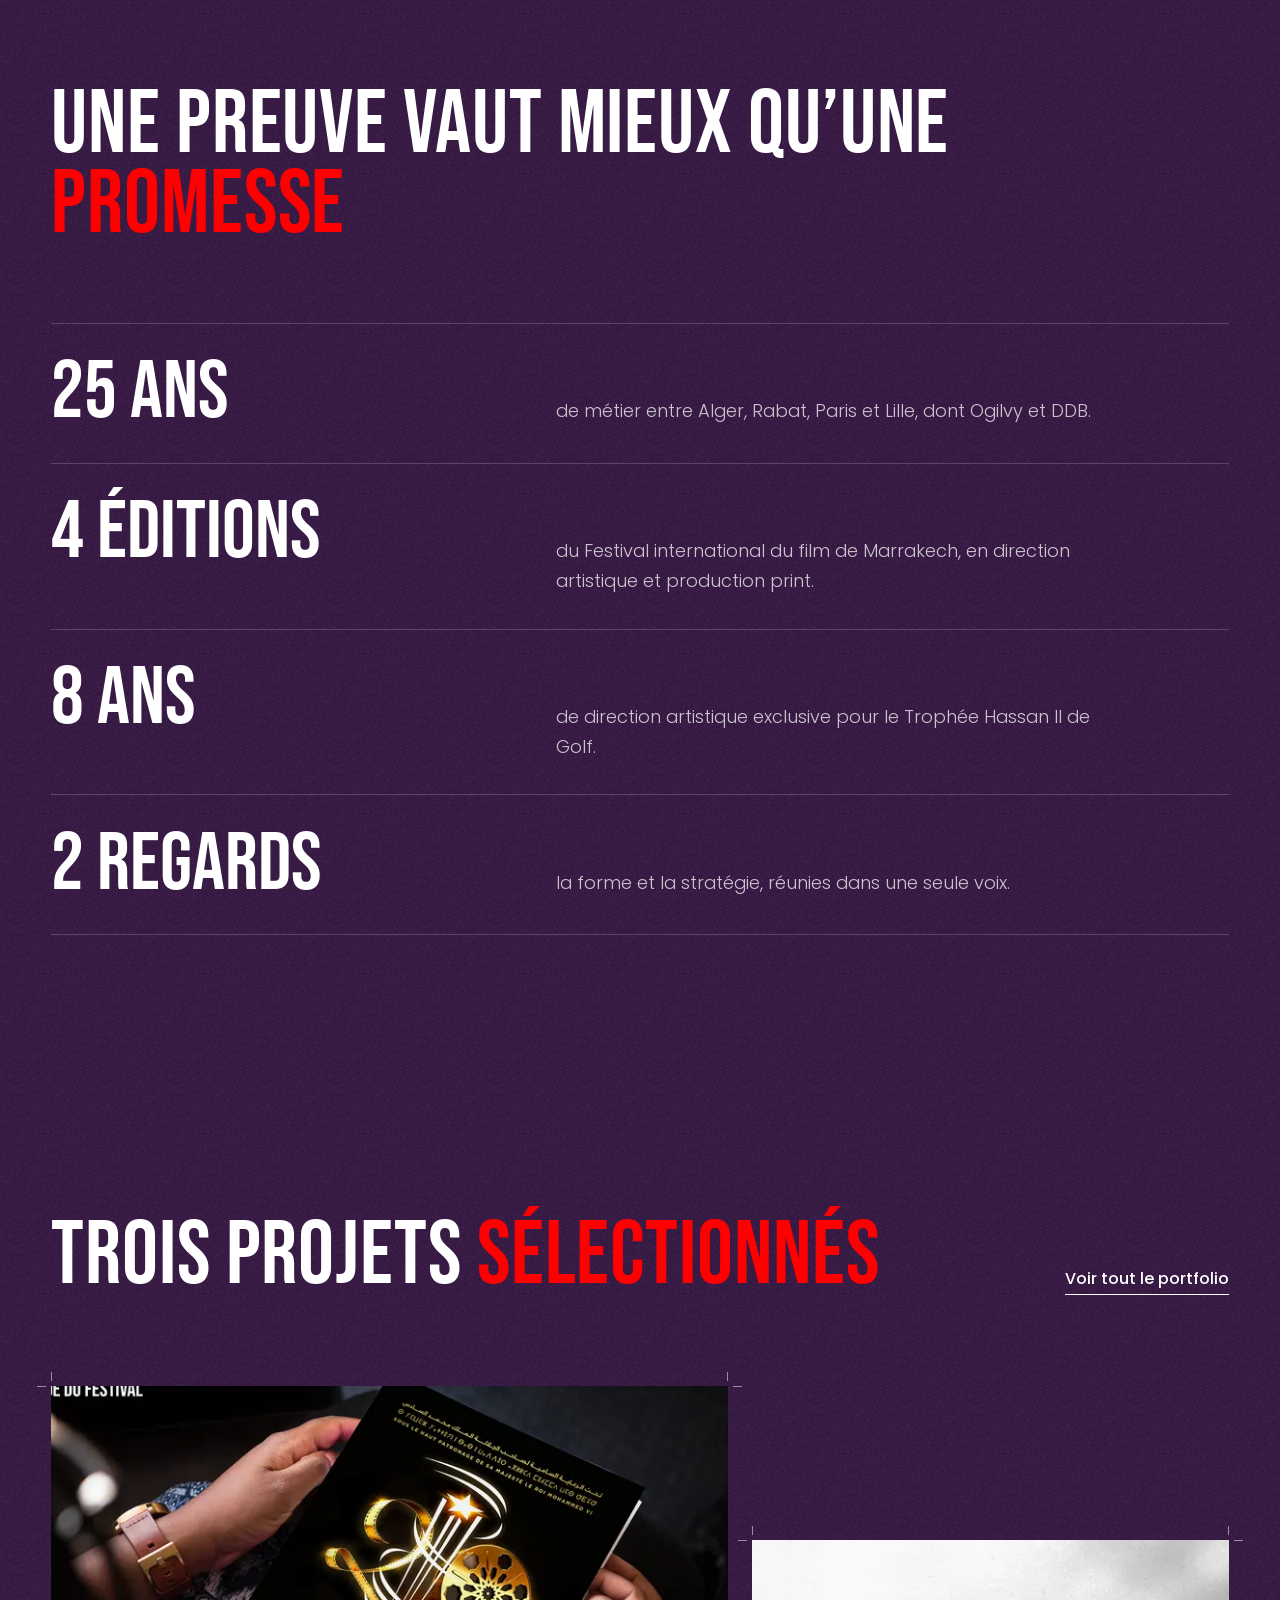
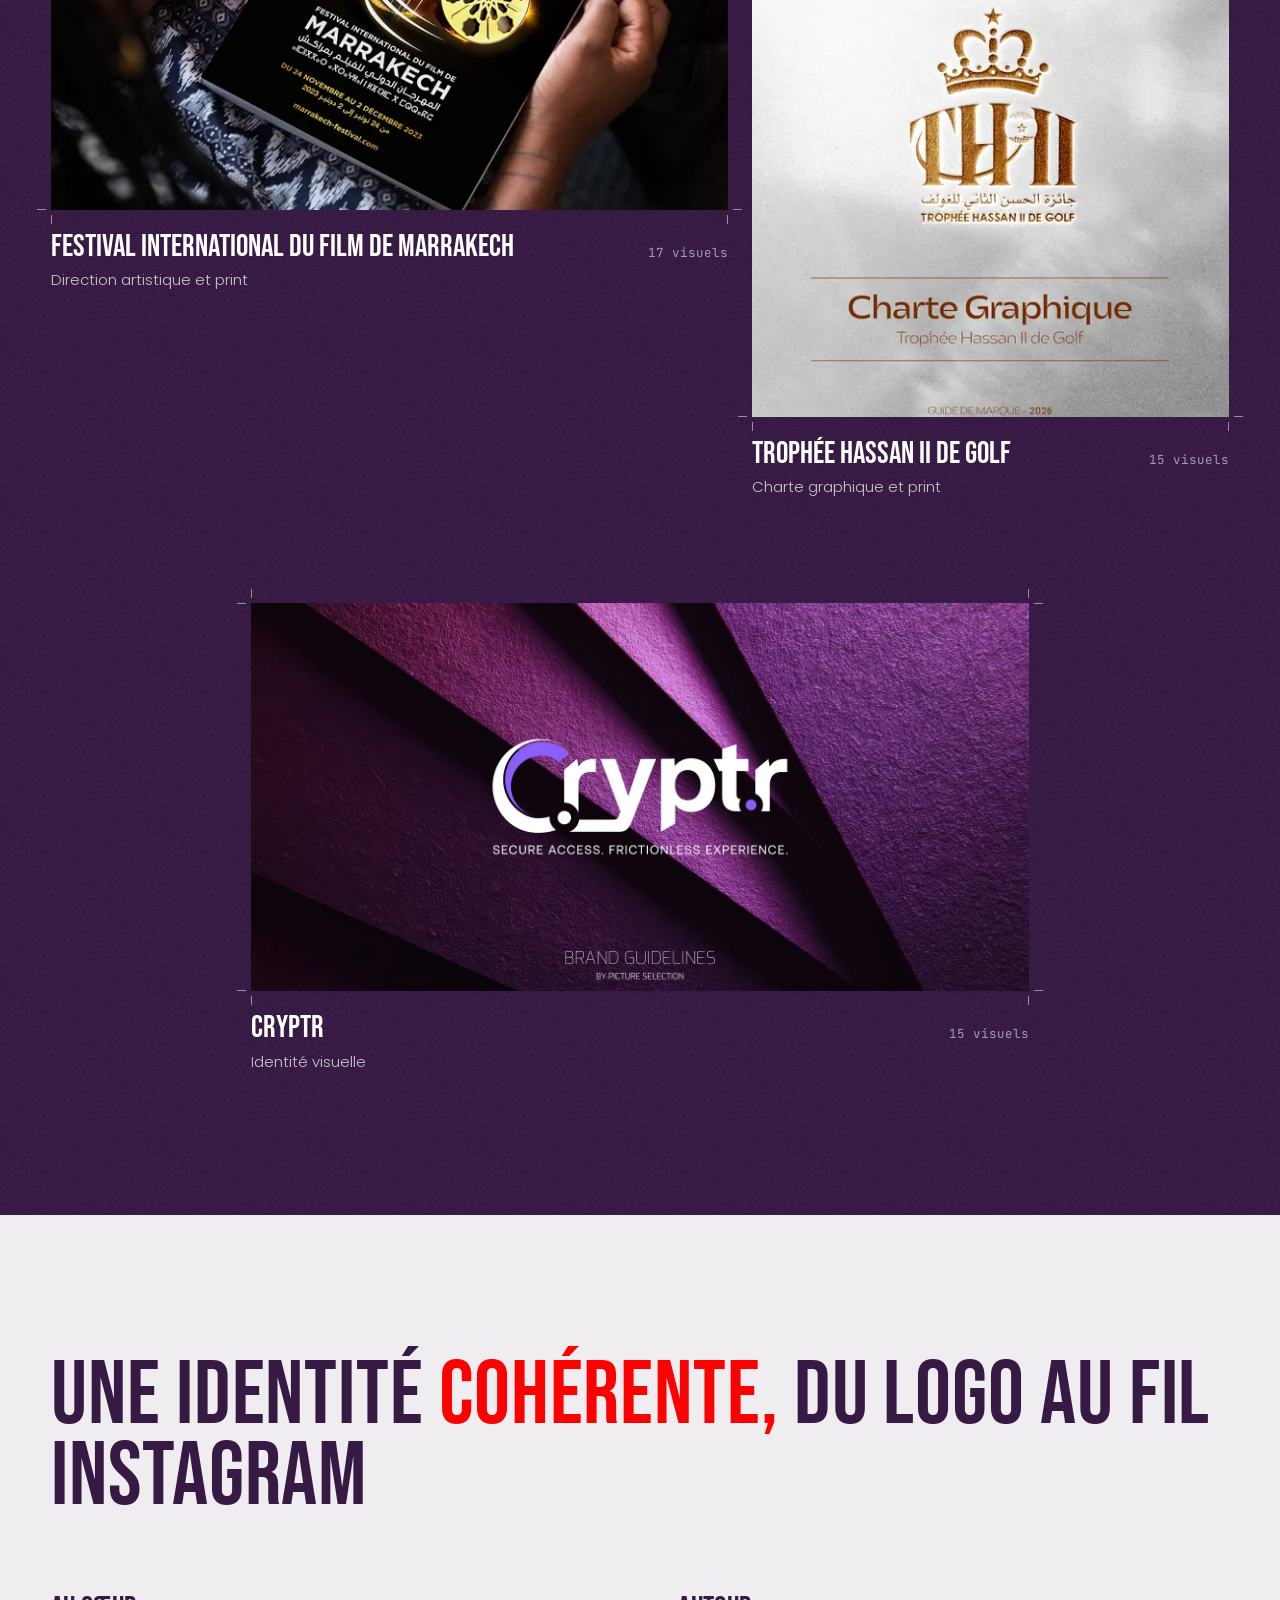
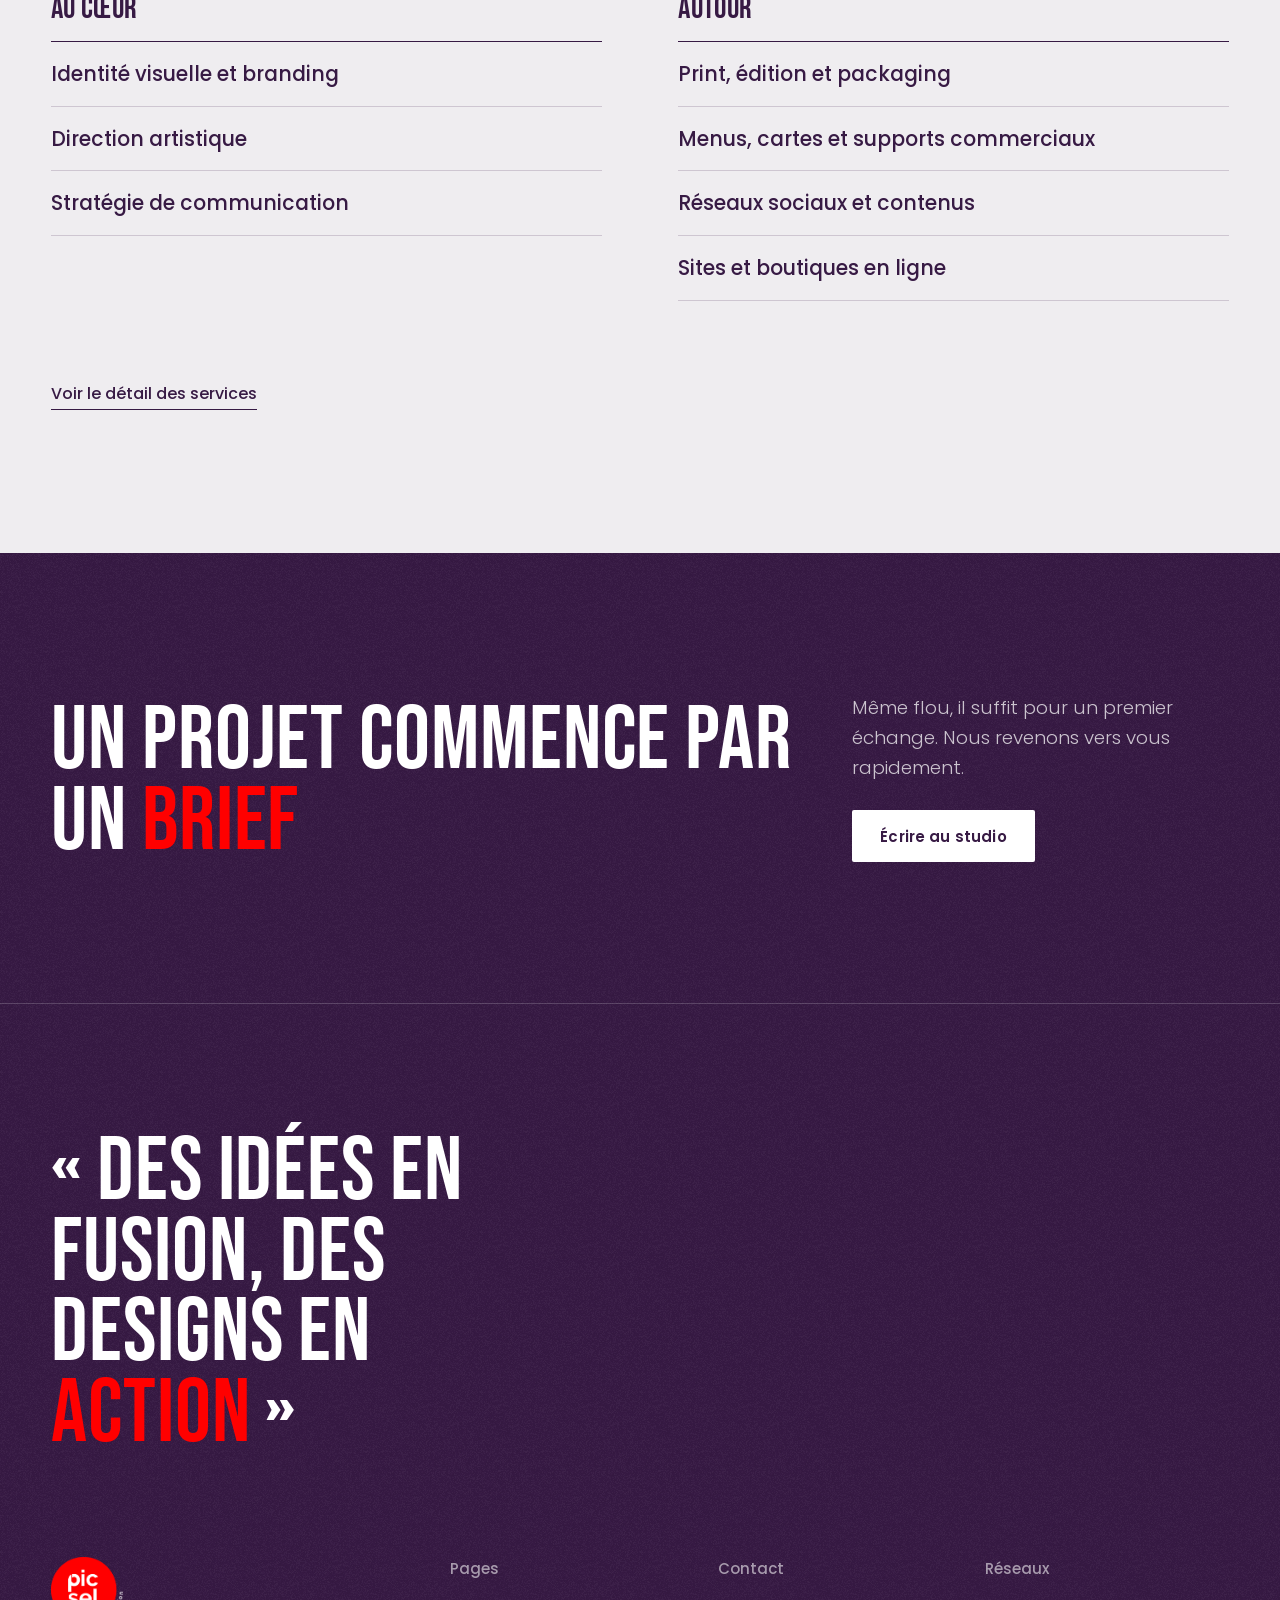
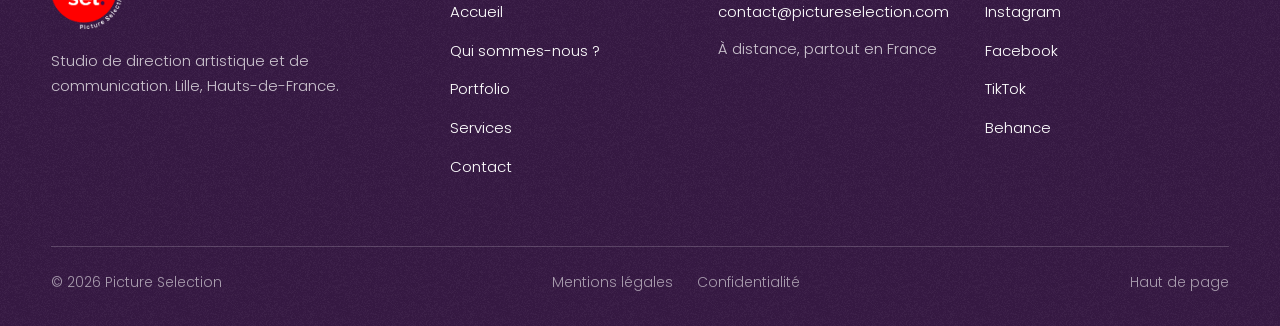
==== commit a8ff2d73: "Ajoute les mentions légales et la politique de confidentialité - Nouvelle page mentions-legales.html" ====
--- a/index.html
+++ b/index.html
@@ -291,6 +291,10 @@
     </div>
     <div class="ft-bottom">
       <p>© 2026 Picture Selection</p>
+      <nav class="ft-legal" aria-label="Informations légales">
+        <a href="mentions-legales.html">Mentions légales</a>
+        <a href="confidentialite.html">Confidentialité</a>
+      </nav>
       <a href="#contenu">Haut de page</a>
     </div>
   </div>
--- a/assets/css/style.css
+++ b/assets/css/style.css
@@ -667,6 +667,36 @@
 @media (max-width: 899px) { .ft-grid { grid-template-columns: repeat(2, minmax(0, 1fr)); } .ft-id { grid-column: 1 / -1; } }
 @media (max-width: 479px) { .ft-grid { grid-template-columns: 1fr; } }
 
+/* ---------- Pages légales ---------- */
+.hero + .legal { padding-top: clamp(24px, 4vw, 56px); }
+.legal-block, .legal-date { max-width: 920px; }
+.legal-block { padding-block: clamp(28px, 3.4vw, 44px); border-top: 1px solid var(--line); }
+.legal-block .t-s { margin-bottom: 18px; }
+.legal-block p { color: var(--t-2); max-width: 40em; }
+.legal-block p + p { margin-top: 12px; }
+.legal-block a, .form-note a { text-decoration: underline; text-underline-offset: 3px; }
+.legal-list { display: grid; grid-template-columns: minmax(0, 15em) minmax(0, 1fr); gap: 10px 32px; margin: 0; }
+.legal-list dt { font-weight: 500; }
+.legal-list dd { margin: 0; color: var(--t-2); }
+@media (max-width: 599px) {
+  .legal-list { grid-template-columns: 1fr; gap: 4px; }
+  .legal-list dd { margin-bottom: 12px; }
+}
+/* Champ à compléter avant la mise en ligne : volontairement très visible */
+.todo {
+  display: inline;
+  padding: 2px 8px;
+  background: var(--white);
+  color: var(--prune);
+  font: 400 13.5px/1.9 var(--f-mono);
+  -webkit-box-decoration-break: clone;
+  box-decoration-break: clone;
+}
+.legal-date { margin-top: 32px; padding-top: 24px; border-top: 1px solid var(--line); color: var(--t-3); font-size: 14px; }
+.form-note { font-size: 14px; color: var(--p-2); }
+.ft-legal { display: flex; flex-wrap: wrap; gap: 8px 24px; }
+.ft-legal a:hover { color: var(--white); }
+
 /* ---------- Galerie plein écran ---------- */
 .lb {
   position: fixed;
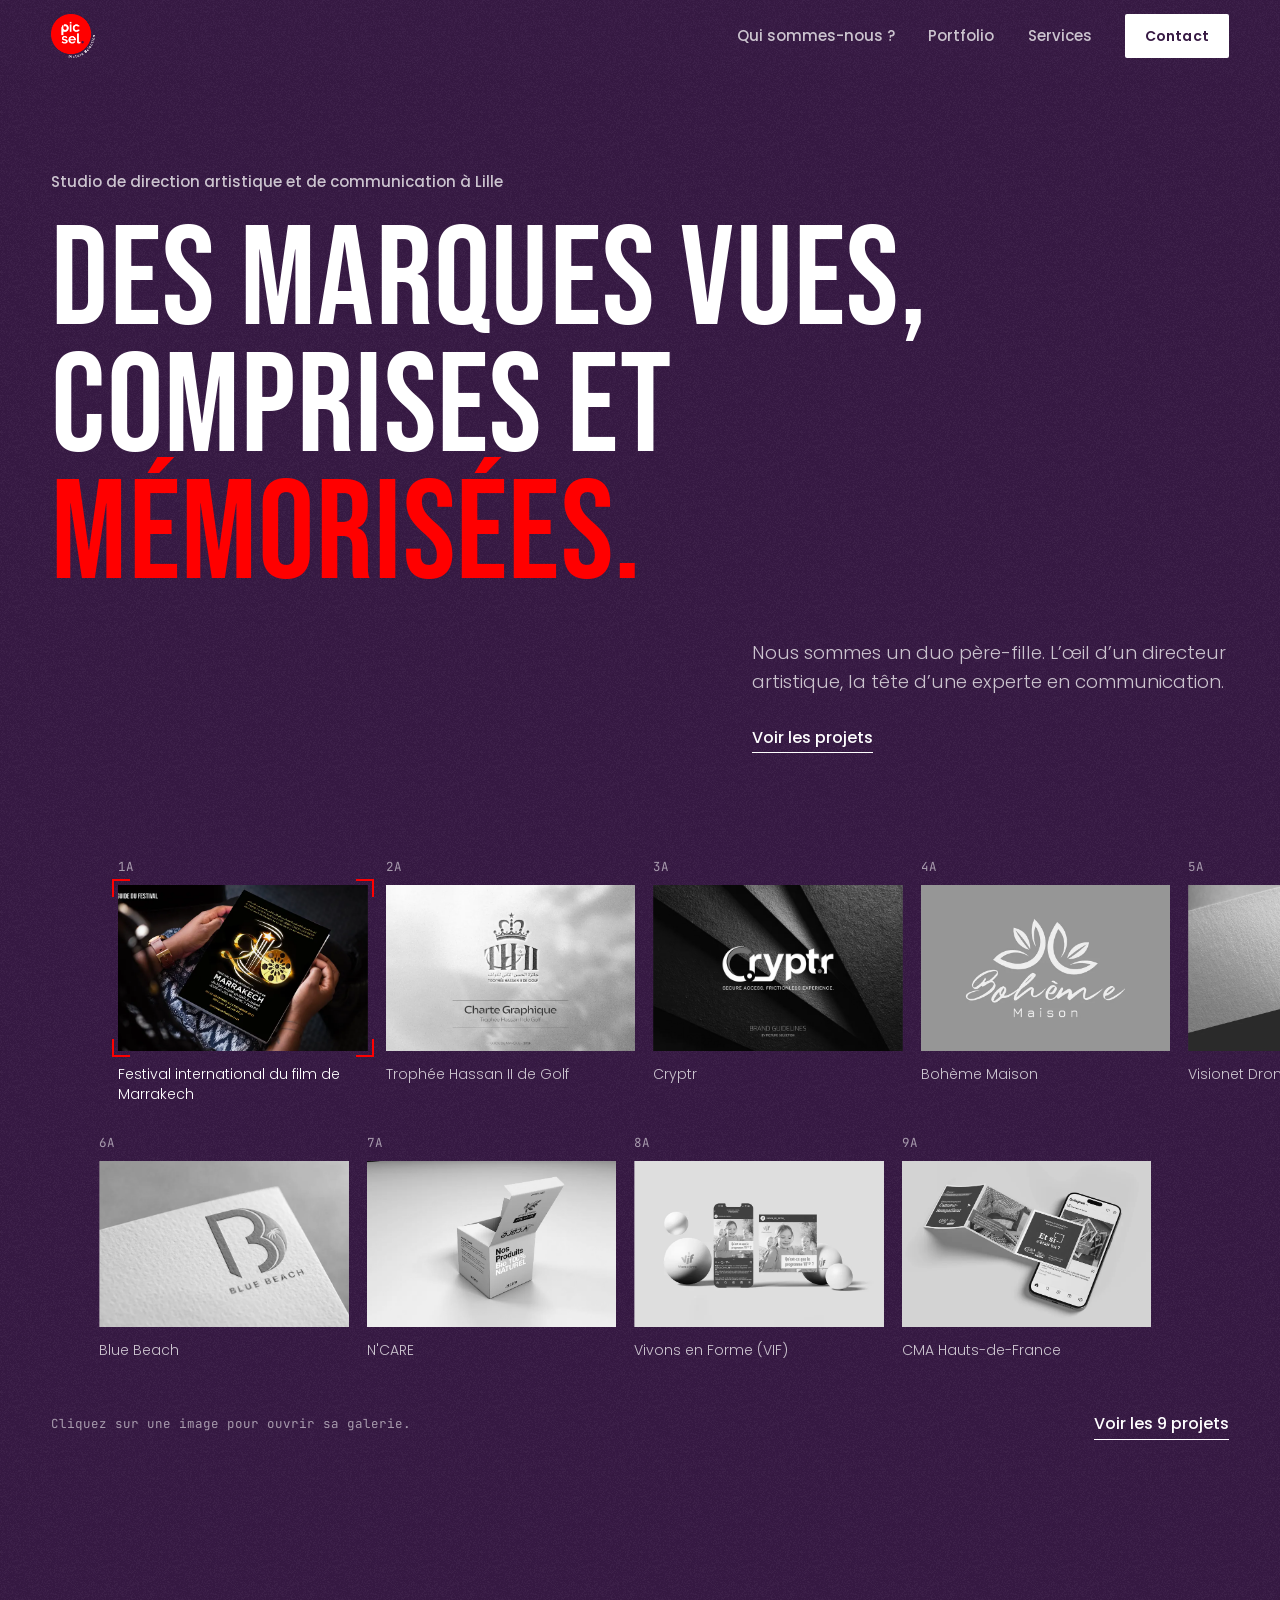
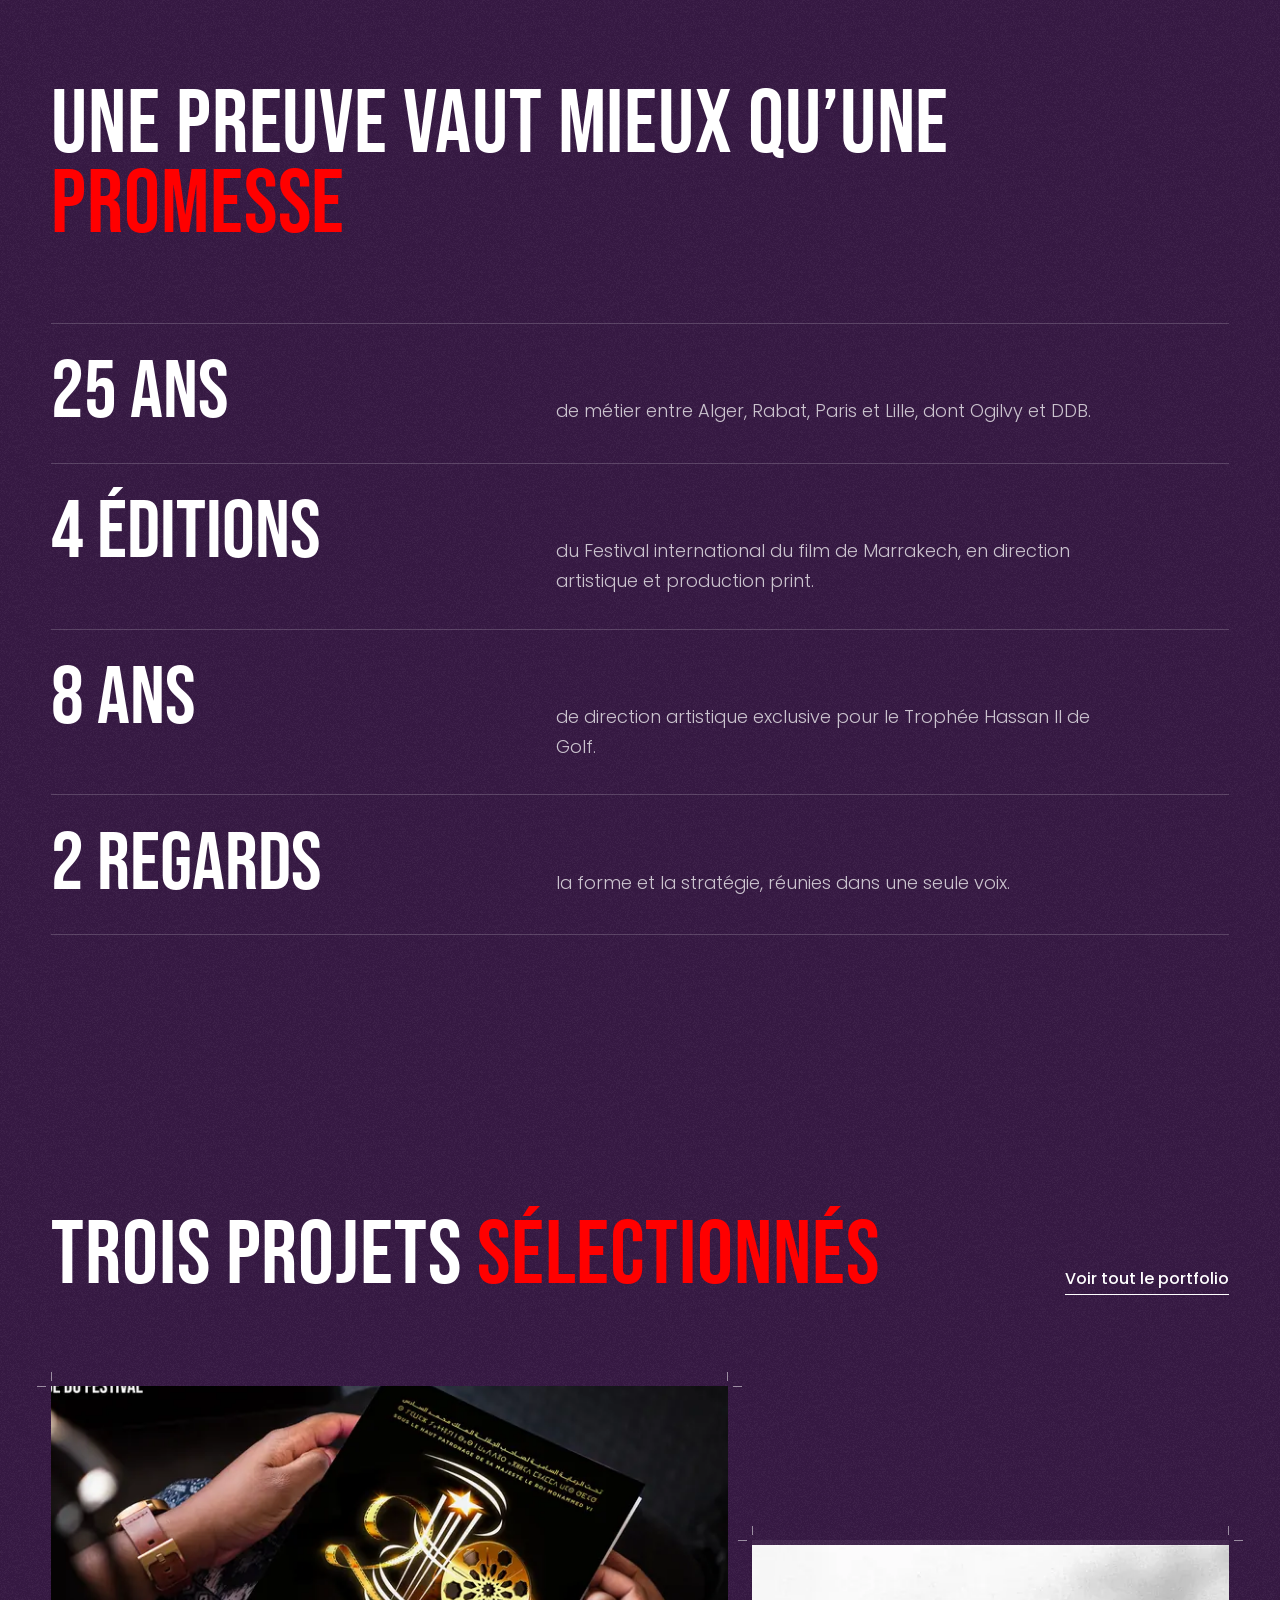
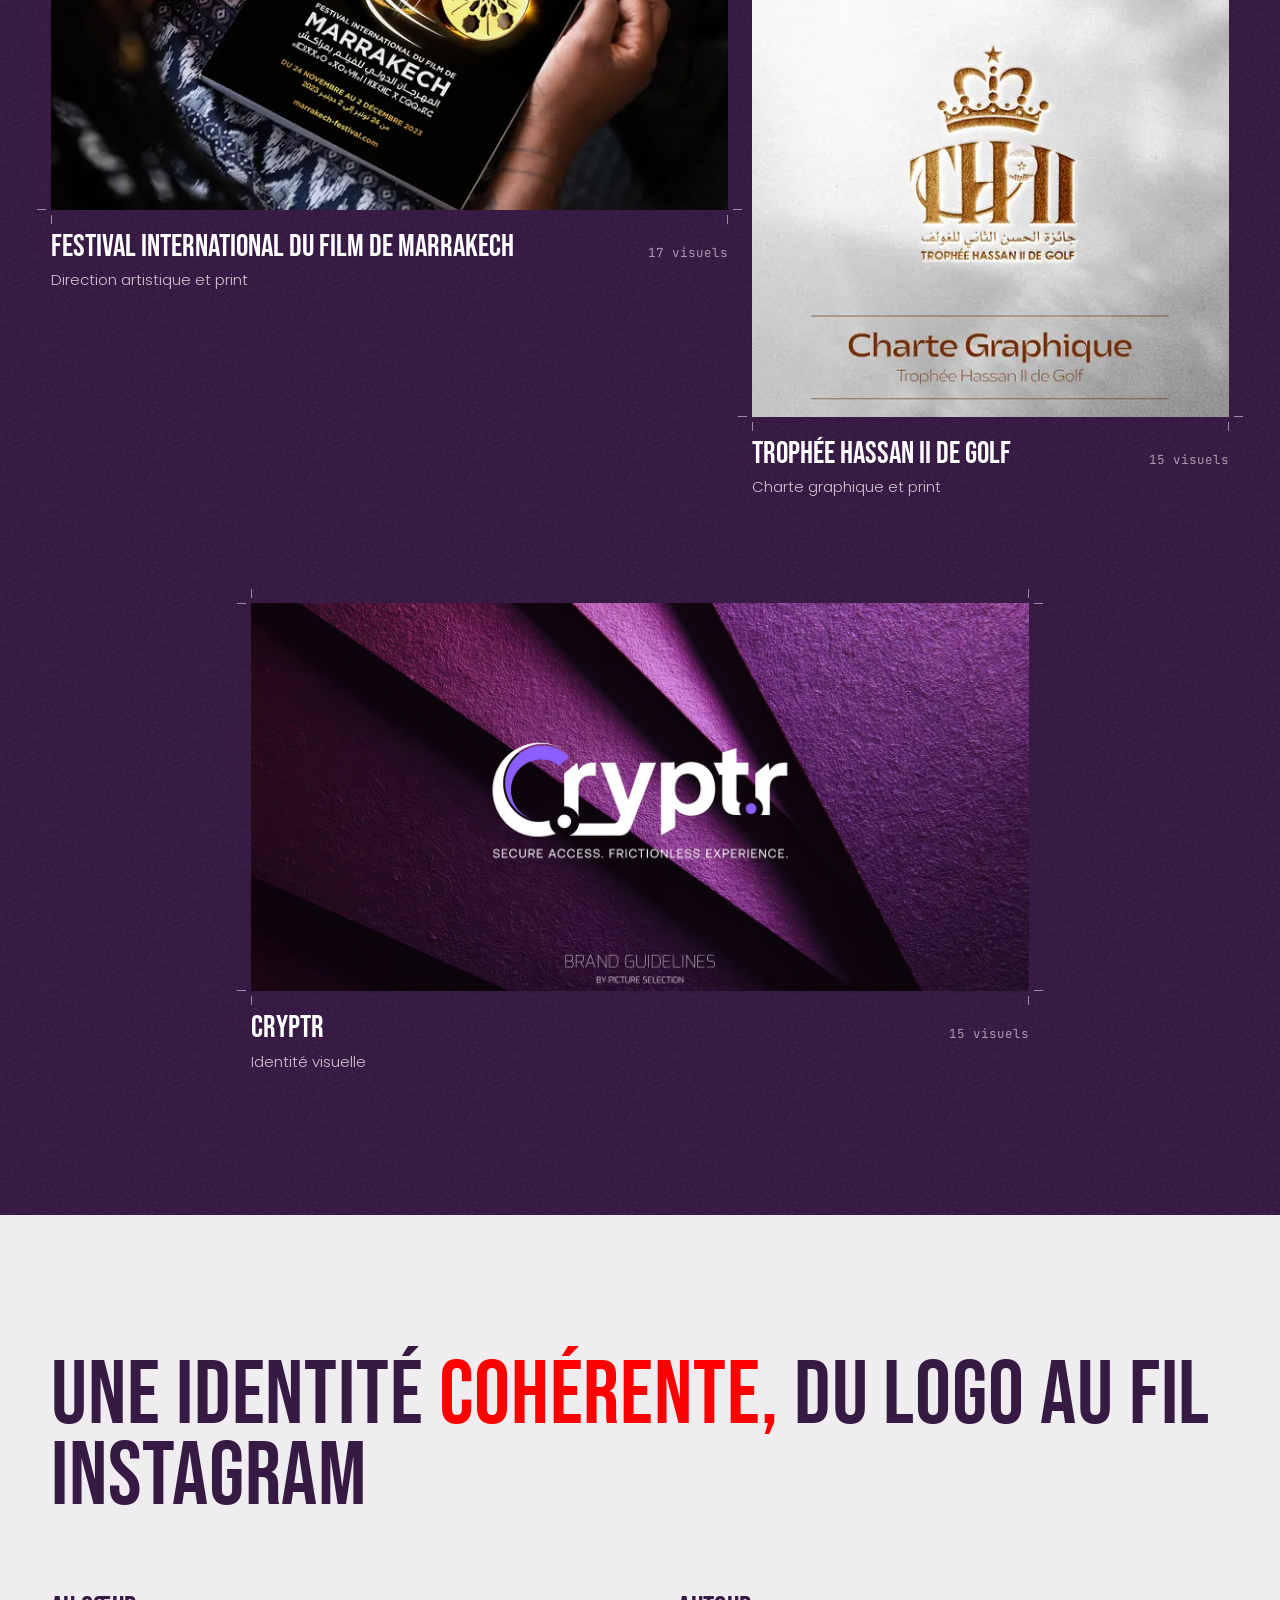
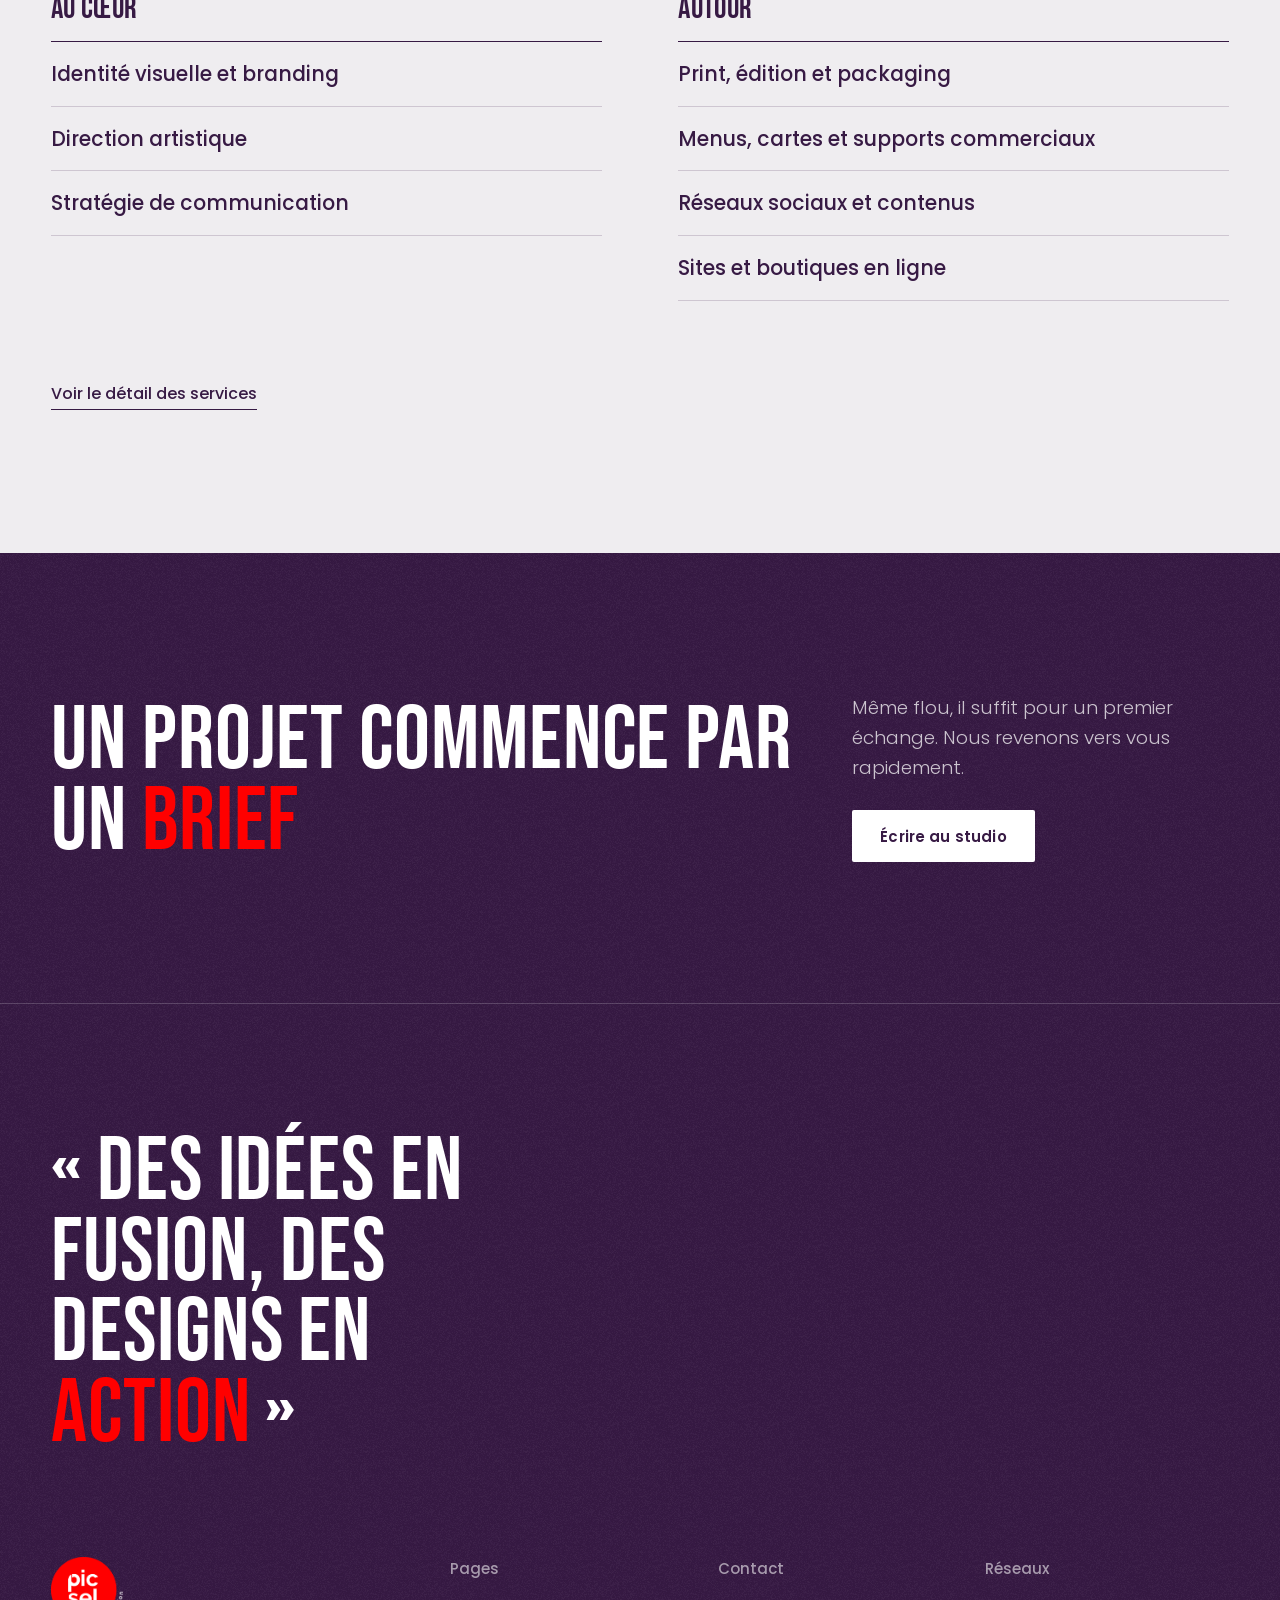
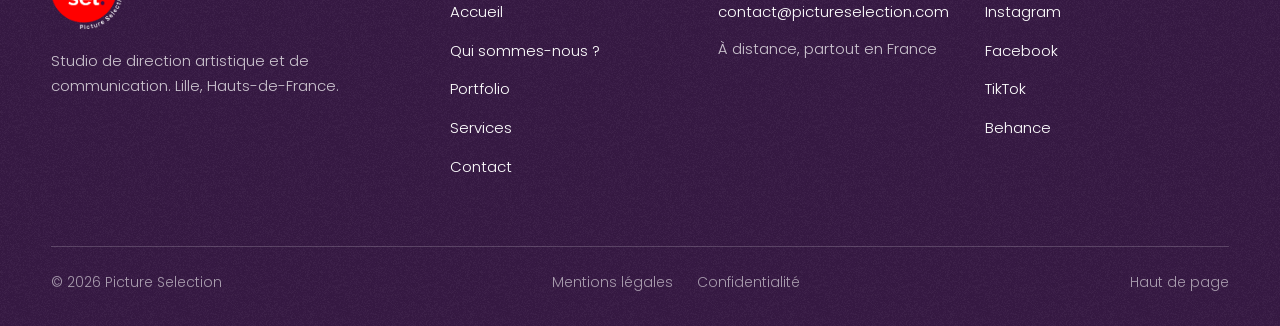
==== commit cac9e7ea: "Remplace le cercle rouge par le geste du viseur - Planche contact : sur l'image choisie, les coins d" ====
--- a/index.html
+++ b/index.html
@@ -28,9 +28,8 @@
 <body>
 <div class="intro" data-intro aria-hidden="true">
   <div class="intro-box">
-    <span class="intro-crop tl"></span><span class="intro-crop tr"></span><span class="intro-crop bl"></span><span class="intro-crop br"></span>
+    <span class="vf vf--intro" aria-hidden="true"><i></i><i></i><i></i><i></i><b></b></span>
     <img src="assets/img/picsel-logo-mark.webp" width="168" height="168" alt="">
-    <svg class="pencil" viewBox="0 0 200 200" aria-hidden="true" focusable="false"><path pathLength="1" d="M150 22C110 4 50 14 24 58C0 100 14 160 62 184C112 206 170 186 188 138C204 92 182 40 136 22C120 16 104 15 90 17"/></svg>
   </div>
 </div>
 <script>
@@ -89,7 +88,7 @@
         <span class="frame-no mono" aria-hidden="true">1A</span>
         <button class="frame-btn" type="button" data-gallery="festival-marrakech" data-title="Festival international du film de Marrakech" aria-label="Ouvrir la galerie Festival international du film de Marrakech, 17 visuels">
           <img src="assets/img/portfolio/festival-marrakech/1-thumb.webp" width="800" height="500" alt="" loading="eager" decoding="async">
-          <svg class="pencil" viewBox="0 0 400 280" preserveAspectRatio="none" aria-hidden="true" focusable="false"><path pathLength="1" d="M318 26C250 4 120 8 58 52C8 88 6 176 64 226C128 280 288 278 352 222C404 176 400 84 330 40C296 20 246 12 200 14"/></svg>
+          <span class="vf" aria-hidden="true"><i></i><i></i><i></i><i></i><b></b></span>
         </button>
         <span class="frame-name">Festival international du film de Marrakech</span>
       </li>
@@ -97,7 +96,7 @@
         <span class="frame-no mono" aria-hidden="true">2A</span>
         <button class="frame-btn" type="button" data-gallery="trophee-hassan-ii" data-title="Trophée Hassan II de Golf" aria-label="Ouvrir la galerie Trophée Hassan II de Golf, 15 visuels">
           <img src="assets/img/portfolio/trophee-hassan-ii/1-thumb.webp" width="800" height="566" alt="" loading="eager" decoding="async">
-          <svg class="pencil" viewBox="0 0 400 280" preserveAspectRatio="none" aria-hidden="true" focusable="false"><path pathLength="1" d="M318 26C250 4 120 8 58 52C8 88 6 176 64 226C128 280 288 278 352 222C404 176 400 84 330 40C296 20 246 12 200 14"/></svg>
+          <span class="vf" aria-hidden="true"><i></i><i></i><i></i><i></i><b></b></span>
         </button>
         <span class="frame-name">Trophée Hassan II de Golf</span>
       </li>
@@ -105,7 +104,7 @@
         <span class="frame-no mono" aria-hidden="true">3A</span>
         <button class="frame-btn" type="button" data-gallery="cryptr" data-title="Cryptr" aria-label="Ouvrir la galerie Cryptr, 15 visuels">
           <img src="assets/img/portfolio/cryptr/1-thumb.webp" width="800" height="450" alt="" loading="eager" decoding="async">
-          <svg class="pencil" viewBox="0 0 400 280" preserveAspectRatio="none" aria-hidden="true" focusable="false"><path pathLength="1" d="M318 26C250 4 120 8 58 52C8 88 6 176 64 226C128 280 288 278 352 222C404 176 400 84 330 40C296 20 246 12 200 14"/></svg>
+          <span class="vf" aria-hidden="true"><i></i><i></i><i></i><i></i><b></b></span>
         </button>
         <span class="frame-name">Cryptr</span>
       </li>
@@ -113,7 +112,7 @@
         <span class="frame-no mono" aria-hidden="true">4A</span>
         <button class="frame-btn" type="button" data-gallery="boheme-maison" data-title="Bohème Maison" aria-label="Ouvrir la galerie Bohème Maison, 6 visuels">
           <img src="assets/img/portfolio/boheme-maison/2-thumb.webp" width="800" height="800" alt="" loading="eager" decoding="async">
-          <svg class="pencil" viewBox="0 0 400 280" preserveAspectRatio="none" aria-hidden="true" focusable="false"><path pathLength="1" d="M318 26C250 4 120 8 58 52C8 88 6 176 64 226C128 280 288 278 352 222C404 176 400 84 330 40C296 20 246 12 200 14"/></svg>
+          <span class="vf" aria-hidden="true"><i></i><i></i><i></i><i></i><b></b></span>
         </button>
         <span class="frame-name">Bohème Maison</span>
       </li>
@@ -121,7 +120,7 @@
         <span class="frame-no mono" aria-hidden="true">5A</span>
         <button class="frame-btn" type="button" data-gallery="visionet-drone" data-title="Visionet Drone" aria-label="Ouvrir la galerie Visionet Drone, 6 visuels">
           <img src="assets/img/portfolio/visionet-drone/1-thumb.webp" width="800" height="566" alt="" loading="eager" decoding="async">
-          <svg class="pencil" viewBox="0 0 400 280" preserveAspectRatio="none" aria-hidden="true" focusable="false"><path pathLength="1" d="M318 26C250 4 120 8 58 52C8 88 6 176 64 226C128 280 288 278 352 222C404 176 400 84 330 40C296 20 246 12 200 14"/></svg>
+          <span class="vf" aria-hidden="true"><i></i><i></i><i></i><i></i><b></b></span>
         </button>
         <span class="frame-name">Visionet Drone</span>
       </li>
@@ -131,7 +130,7 @@
         <span class="frame-no mono" aria-hidden="true">6A</span>
         <button class="frame-btn" type="button" data-gallery="blue-beach" data-title="Blue Beach" aria-label="Ouvrir la galerie Blue Beach, 6 visuels">
           <img src="assets/img/portfolio/blue-beach/1-thumb.webp" width="800" height="480" alt="" loading="lazy" decoding="async">
-          <svg class="pencil" viewBox="0 0 400 280" preserveAspectRatio="none" aria-hidden="true" focusable="false"><path pathLength="1" d="M318 26C250 4 120 8 58 52C8 88 6 176 64 226C128 280 288 278 352 222C404 176 400 84 330 40C296 20 246 12 200 14"/></svg>
+          <span class="vf" aria-hidden="true"><i></i><i></i><i></i><i></i><b></b></span>
         </button>
         <span class="frame-name">Blue Beach</span>
       </li>
@@ -139,7 +138,7 @@
         <span class="frame-no mono" aria-hidden="true">7A</span>
         <button class="frame-btn" type="button" data-gallery="ncare" data-title="N&#x27;CARE" aria-label="Ouvrir la galerie N&#x27;CARE, 7 visuels">
           <img src="assets/img/portfolio/ncare/1-thumb.webp" width="800" height="533" alt="" loading="lazy" decoding="async">
-          <svg class="pencil" viewBox="0 0 400 280" preserveAspectRatio="none" aria-hidden="true" focusable="false"><path pathLength="1" d="M318 26C250 4 120 8 58 52C8 88 6 176 64 226C128 280 288 278 352 222C404 176 400 84 330 40C296 20 246 12 200 14"/></svg>
+          <span class="vf" aria-hidden="true"><i></i><i></i><i></i><i></i><b></b></span>
         </button>
         <span class="frame-name">N&#x27;CARE</span>
       </li>
@@ -147,7 +146,7 @@
         <span class="frame-no mono" aria-hidden="true">8A</span>
         <button class="frame-btn" type="button" data-gallery="vif" data-title="Vivons en Forme (VIF)" aria-label="Ouvrir la galerie Vivons en Forme (VIF), 2 visuels">
           <img src="assets/img/portfolio/vif/1-thumb.webp" width="800" height="533" alt="" loading="lazy" decoding="async">
-          <svg class="pencil" viewBox="0 0 400 280" preserveAspectRatio="none" aria-hidden="true" focusable="false"><path pathLength="1" d="M318 26C250 4 120 8 58 52C8 88 6 176 64 226C128 280 288 278 352 222C404 176 400 84 330 40C296 20 246 12 200 14"/></svg>
+          <span class="vf" aria-hidden="true"><i></i><i></i><i></i><i></i><b></b></span>
         </button>
         <span class="frame-name">Vivons en Forme (VIF)</span>
       </li>
@@ -155,7 +154,7 @@
         <span class="frame-no mono" aria-hidden="true">9A</span>
         <button class="frame-btn" type="button" data-gallery="cma" data-title="CMA Hauts-de-France" aria-label="Ouvrir la galerie CMA Hauts-de-France, 2 visuels">
           <img src="assets/img/portfolio/cma/1-thumb.webp" width="800" height="621" alt="" loading="lazy" decoding="async">
-          <svg class="pencil" viewBox="0 0 400 280" preserveAspectRatio="none" aria-hidden="true" focusable="false"><path pathLength="1" d="M318 26C250 4 120 8 58 52C8 88 6 176 64 226C128 280 288 278 352 222C404 176 400 84 330 40C296 20 246 12 200 14"/></svg>
+          <span class="vf" aria-hidden="true"><i></i><i></i><i></i><i></i><b></b></span>
         </button>
         <span class="frame-name">CMA Hauts-de-France</span>
       </li>
--- a/assets/css/style.css
+++ b/assets/css/style.css
@@ -41,6 +41,7 @@
   --m-reveal: 700ms;
   --m-draw: 900ms;
   --m-settle: 1200ms;
+  --m-focus: 760ms;
   --ease-out: cubic-bezier(.16, 1, .3, 1);
   --ease-in: cubic-bezier(.7, 0, .84, 0);
 }
@@ -300,38 +301,39 @@
   cursor: pointer;
 }
 .intro-box { position: relative; width: clamp(120px, 15vw, 168px); aspect-ratio: 1; }
-.intro-box img { width: 100%; height: 100%; opacity: 0; transform: scale(.94); }
-.intro-box .pencil { position: absolute; left: -24%; top: -24%; width: 148%; height: 148%; overflow: visible; }
-.intro-box .pencil path { stroke-width: 2.4; }
-.intro-crop {
-  position: absolute;
-  width: 22px; height: 22px;
-  border: 0 solid rgba(255,255,255,.7);
-  opacity: 0;
-}
-.intro-crop.tl { left: -44%; top: -44%; border-left-width: 1px; border-top-width: 1px; --x: -24px; --y: -24px; }
-.intro-crop.tr { right: -44%; top: -44%; border-right-width: 1px; border-top-width: 1px; --x: 24px; --y: -24px; }
-.intro-crop.bl { left: -44%; bottom: -44%; border-left-width: 1px; border-bottom-width: 1px; --x: -24px; --y: 24px; }
-.intro-crop.br { right: -44%; bottom: -44%; border-right-width: 1px; border-bottom-width: 1px; --x: 24px; --y: 24px; }
-.intro.is-playing .intro-crop { animation: introCrop var(--m-300) var(--ease-out) forwards; }
-.intro.is-playing img { animation: introLogo var(--m-300) var(--m-150) var(--ease-out) forwards; }
-.intro.is-playing .pencil path { animation: draw 600ms 380ms var(--ease-out) forwards; }
+.intro-box img { width: 100%; height: 100%; opacity: 0; }
+.intro.is-playing .intro-box img { animation: intro-focus 900ms linear forwards; }
 .intro.is-leaving { transform: translateY(-100%); transition: transform var(--m-300) var(--ease-in); }
-@keyframes introCrop { from { opacity: 0; transform: translate(var(--x), var(--y)); } to { opacity: 1; transform: none; } }
-@keyframes introLogo { to { opacity: 1; transform: none; } }
-@keyframes draw { from { stroke-dashoffset: 1; opacity: 1; } to { stroke-dashoffset: 0; opacity: 1; } }
-
-/* ---------- Cercle de sélection (crayon gras rouge) ---------- */
-.pencil path {
-  fill: none;
-  stroke: var(--red);
-  stroke-width: 4;
-  stroke-linecap: round;
-  stroke-linejoin: round;
-  stroke-dasharray: 1 1.02;
-  stroke-dashoffset: 1;
-  opacity: 0;
-}
+/* La mise au point cherche, dépasse, puis se verrouille. */
+@keyframes intro-focus {
+  0% { opacity: 0; filter: blur(14px); }
+  12% { opacity: 1; filter: blur(14px); }
+  40% { filter: blur(0); }
+  58% { filter: blur(4px); }
+  76%, 100% { opacity: 1; filter: blur(0); }
+}
+
+/* ---------- Viseur : coins de visée et collimateur de mise au point ---------- */
+.vf { position: absolute; inset: -6px; z-index: 2; pointer-events: none; }
+.vf i { position: absolute; width: 18px; height: 18px; border: 0 solid var(--red); opacity: 0; transition: transform var(--m-200) var(--ease-in), opacity var(--m-150) linear; }
+.vf i:nth-child(1) { left: 0; top: 0; border-left-width: 2px; border-top-width: 2px; transform: translate(-16px, -16px); }
+.vf i:nth-child(2) { right: 0; top: 0; border-right-width: 2px; border-top-width: 2px; transform: translate(16px, -16px); }
+.vf i:nth-child(3) { right: 0; bottom: 0; border-right-width: 2px; border-bottom-width: 2px; transform: translate(16px, 16px); }
+.vf i:nth-child(4) { left: 0; bottom: 0; border-left-width: 2px; border-bottom-width: 2px; transform: translate(-16px, 16px); }
+.vf b { position: absolute; left: 50%; top: 50%; width: 14px; height: 14px; margin: -7px 0 0 -7px; border: 1.5px solid var(--red); opacity: 0; }
+.frame.is-sel .vf i, .intro.is-playing .vf i { opacity: 1; transform: none; transition: transform 380ms var(--ease-out), opacity var(--m-100) linear; }
+.frame.is-sel .vf b { animation: vf-af var(--m-focus) linear both; }
+@keyframes vf-af { 0%, 76% { opacity: 1; } 77%, 100% { opacity: 0; } }
+/* Intro : le viseur cadre le logo, le collimateur se pose sur le centre du disque rouge. */
+.vf--intro { inset: -22%; }
+.vf--intro i { width: 26px; height: 26px; }
+.vf--intro i:nth-child(1) { transform: translate(-40px, -40px); }
+.vf--intro i:nth-child(2) { transform: translate(40px, -40px); }
+.vf--intro i:nth-child(3) { transform: translate(40px, 40px); }
+.vf--intro i:nth-child(4) { transform: translate(-40px, 40px); }
+.intro.is-playing .vf--intro i { transition: transform 460ms var(--ease-out), opacity var(--m-150) linear; }
+.vf--intro b { left: 46.8%; top: 46.8%; width: 16px; height: 16px; margin: -8px 0 0 -8px; }
+.intro.is-playing .vf--intro b { animation: vf-af 900ms linear both; }
 
 /* ---------- Héros ---------- */
 .hero { padding-top: calc(var(--hd-h) + clamp(56px, 11vh, 140px)); padding-bottom: clamp(48px, 7vw, 104px); }
@@ -364,14 +366,18 @@
 .frame-btn img {
   width: 100%; height: 100%;
   object-fit: cover;
+  clip-path: inset(0);
   filter: grayscale(1);
   transition: filter var(--m-300) var(--ease-out);
 }
-.frame-btn .pencil { position: absolute; left: -9%; top: -15%; width: 118%; height: 130%; overflow: visible; pointer-events: none; z-index: 2; }
-.frame-btn .pencil path { transition: opacity var(--m-150) linear, stroke-dashoffset 0s linear var(--m-150); }
-.frame.is-sel .frame-btn img { filter: none; }
-.frame.is-sel .pencil path { opacity: 1; stroke-dashoffset: 0; transition: stroke-dashoffset 480ms var(--ease-out), opacity 0s; }
-.sheet.is-first .frame.is-sel .pencil path { transition-duration: var(--m-draw), 0s; }
+/* L'image choisie passe en couleur pendant que la mise au point se fait. */
+.frame.is-sel .frame-btn img { filter: none; animation: vf-focus var(--m-focus) linear both; }
+@keyframes vf-focus {
+  0% { filter: blur(9px); }
+  35% { filter: blur(0); }
+  55% { filter: blur(3px); }
+  75%, 100% { filter: blur(0); }
+}
 .frame-name { display: block; margin-top: 14px; font-size: 14px; line-height: 1.4; color: var(--t-2); }
 .frame.is-sel .frame-name { color: var(--white); }
 .sheet-foot { display: flex; flex-wrap: wrap; align-items: center; justify-content: space-between; gap: 16px 32px; margin-top: clamp(24px, 3vw, 40px); }
@@ -759,7 +765,9 @@
   html.js .media::after { display: none; }
   html.js .card .card-btn::before { transition: none; }
   .hd, .hd.is-hidden { transform: none; transition: none; }
-  .pencil path, .frame-btn .pencil path, .frame.is-sel .pencil path { transition: none !important; animation: none !important; }
+  .vf i, .frame.is-sel .vf i { transition: none !important; }
+  .vf b { display: none; }
+  .frame.is-sel .frame-btn img { animation: none; }
   .frame-btn img { transition: none; }
   .menu, .lb, .sel { transition: opacity var(--m-100) linear; }
   .intro { display: none !important; }
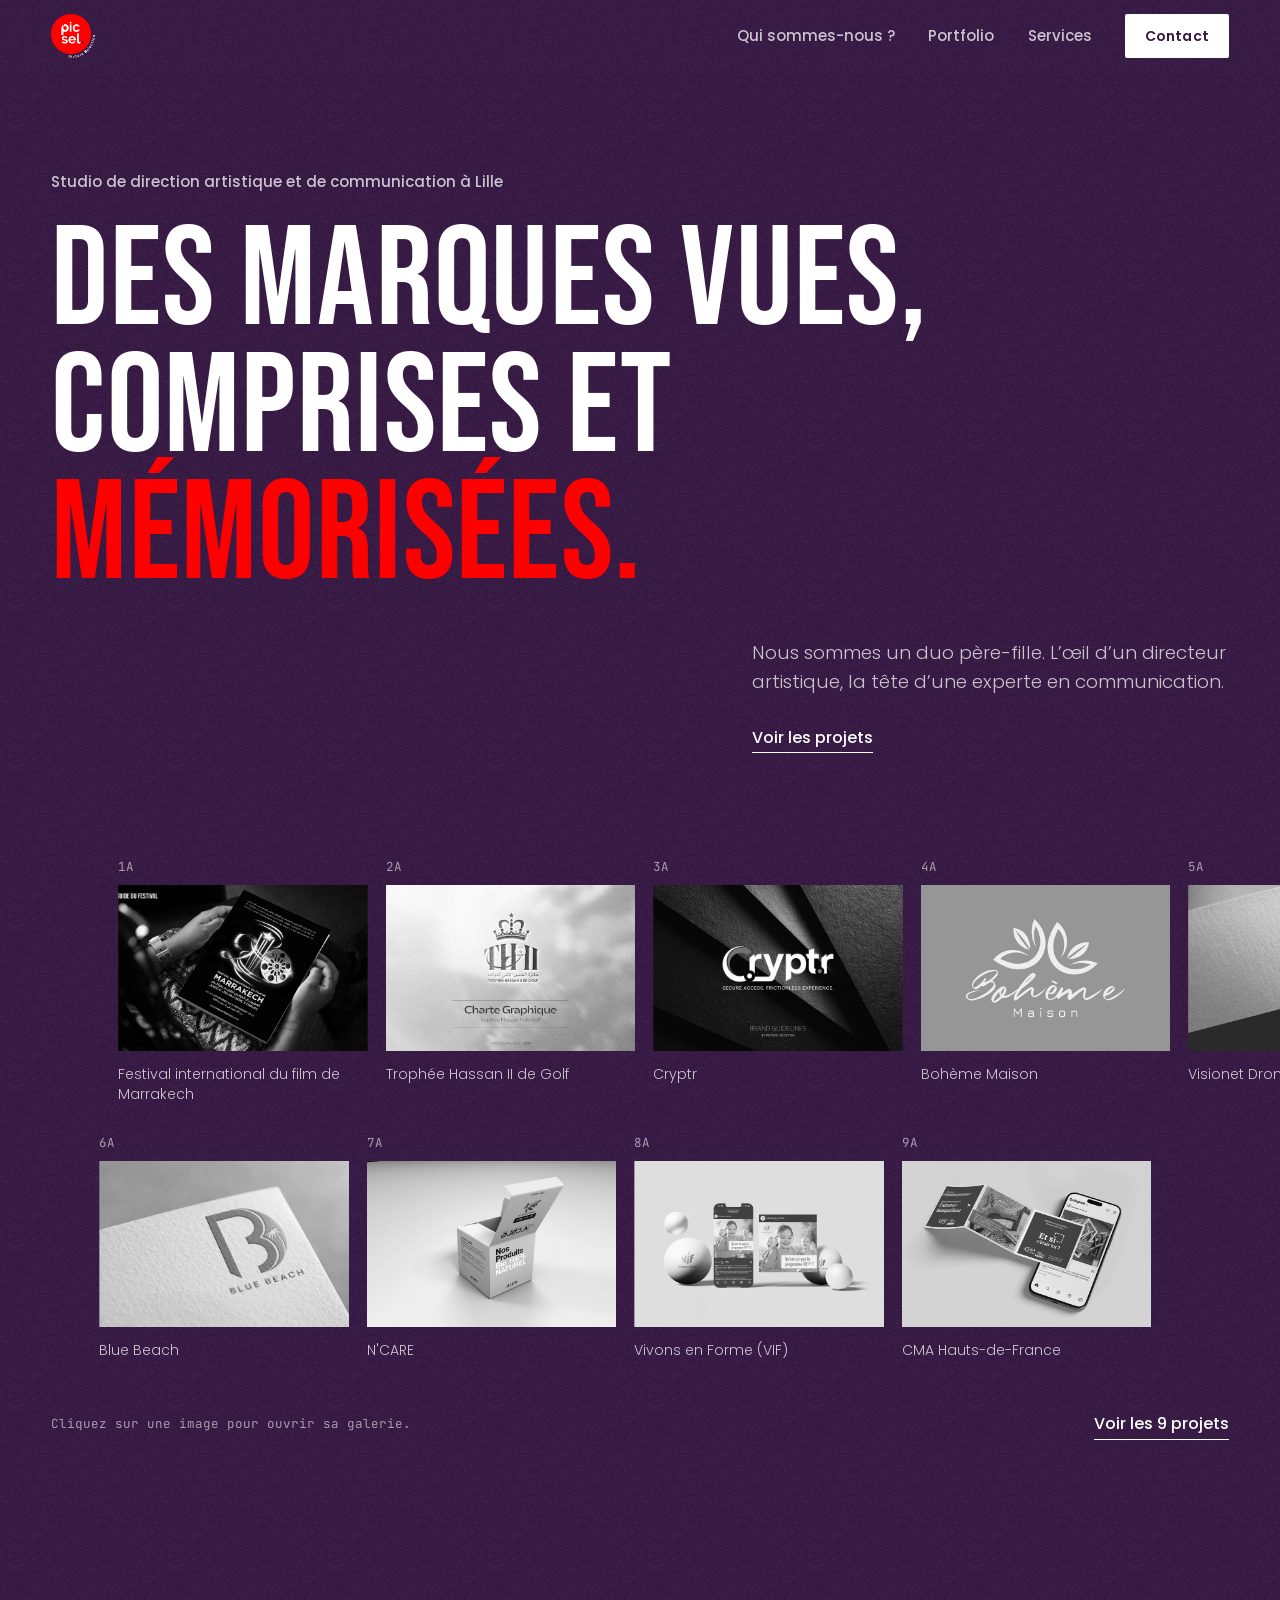
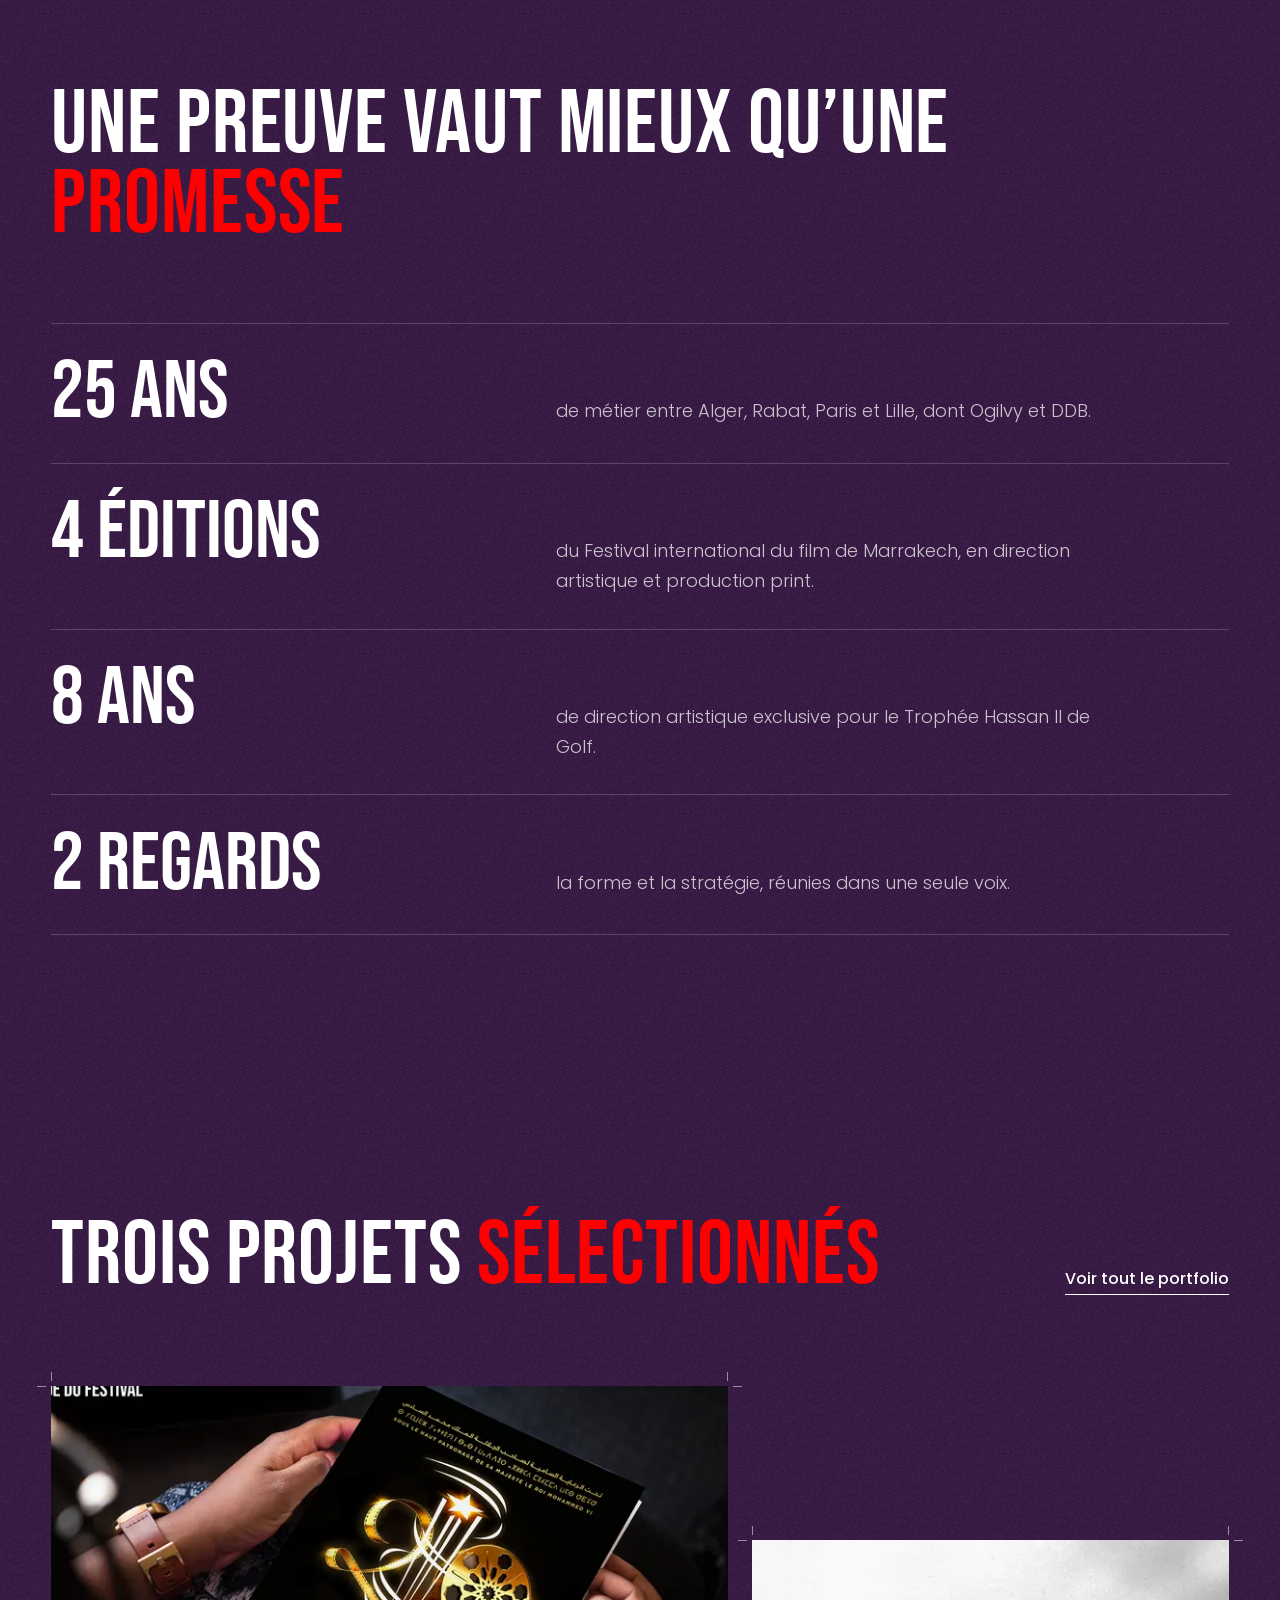
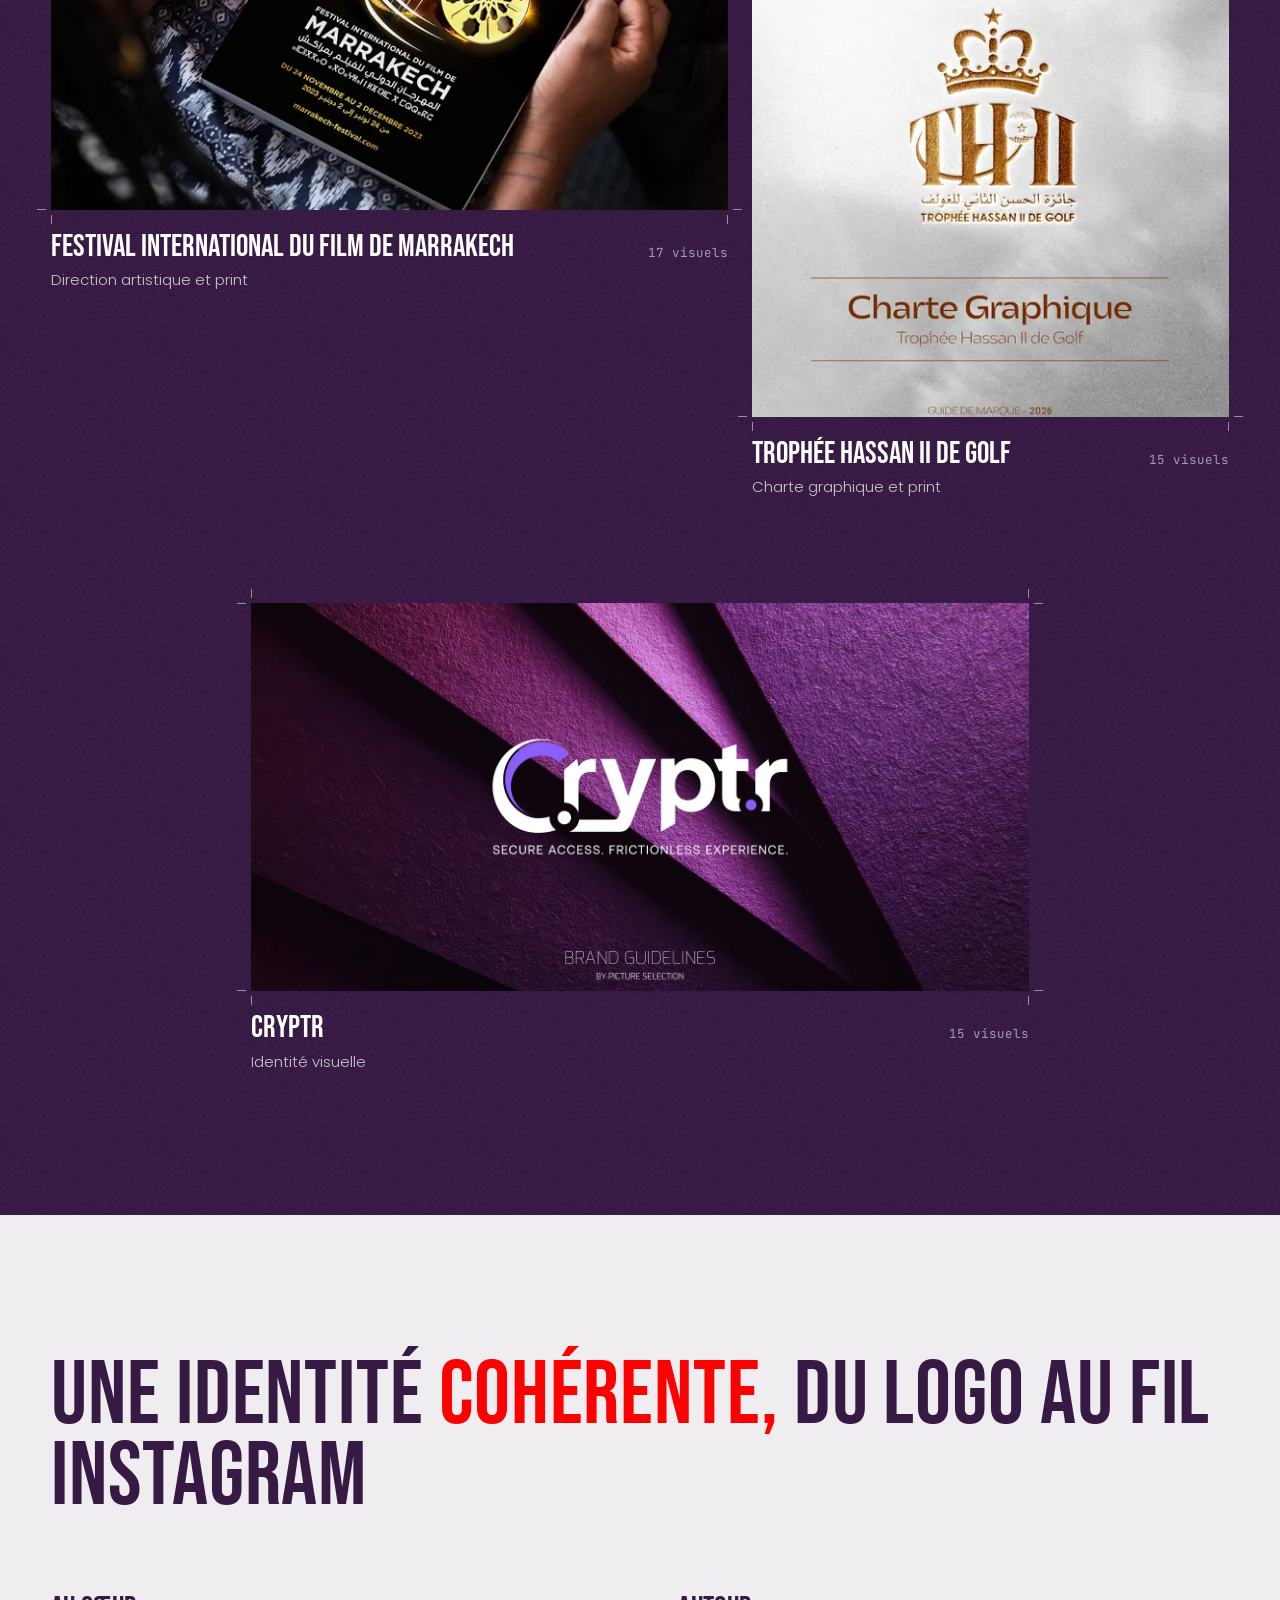
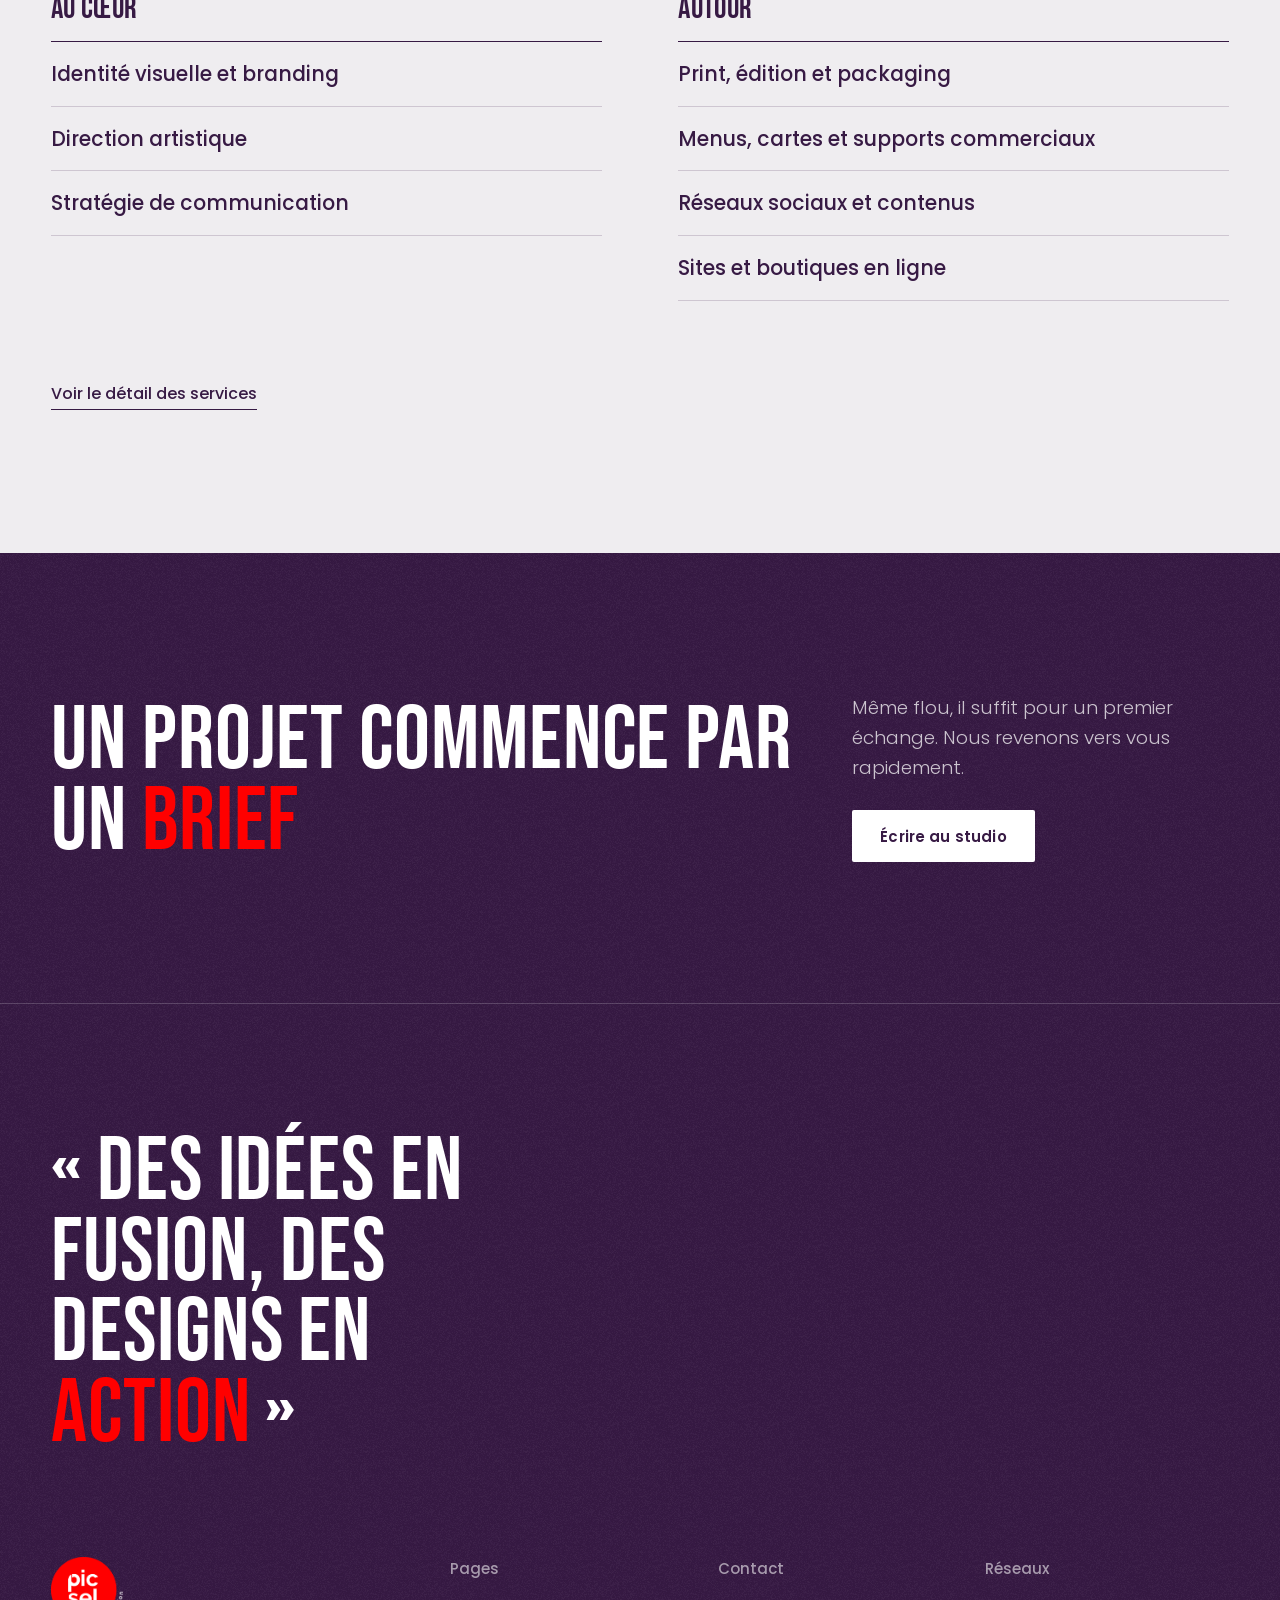
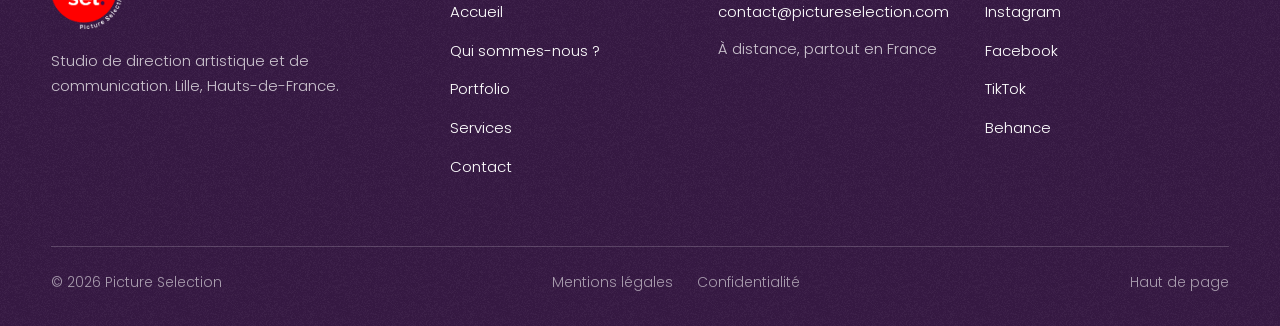
==== commit ca3ddb12: "Étend le geste du viseur aux cartes de projets - Portfolio et projets de l'accueil : au survol ou au" ====
--- a/index.html
+++ b/index.html
@@ -188,7 +188,7 @@
       <li class="card card--a" data-reveal>
         <button class="card-btn" type="button" data-gallery="festival-marrakech" data-title="Festival international du film de Marrakech" aria-label="Ouvrir la galerie Festival international du film de Marrakech, 17 visuels">
           <span class="media"><span class="px" data-parallax><img src="assets/img/portfolio/festival-marrakech/1-thumb.webp" srcset="assets/img/portfolio/festival-marrakech/1-thumb.webp 800w, assets/img/portfolio/festival-marrakech/1.webp 1600w" sizes="(min-width: 900px) 58vw, 100vw" width="800" height="500" alt="" loading="lazy" decoding="async"></span></span>
-          <span class="sel" aria-hidden="true"><i></i><i></i><i></i><i></i><i></i><i></i><i></i><i></i><span class="sel-dims mono">1600 × 1000 px</span></span>
+          <span class="vf vf--card" aria-hidden="true"><i></i><i></i><i></i><i></i><b></b><span class="vf-info mono">1600 × 1000 px</span></span>
         </button>
         <div class="card-meta">
           <h3 class="card-title">Festival international du film de Marrakech</h3>
@@ -199,7 +199,7 @@
       <li class="card card--b" data-reveal>
         <button class="card-btn" type="button" data-gallery="trophee-hassan-ii" data-title="Trophée Hassan II de Golf" aria-label="Ouvrir la galerie Trophée Hassan II de Golf, 15 visuels">
           <span class="media"><span class="px" data-parallax><img src="assets/img/portfolio/trophee-hassan-ii/1-thumb.webp" srcset="assets/img/portfolio/trophee-hassan-ii/1-thumb.webp 800w, assets/img/portfolio/trophee-hassan-ii/1.webp 1600w" sizes="(min-width: 900px) 42vw, 100vw" width="800" height="566" alt="" loading="lazy" decoding="async"></span></span>
-          <span class="sel" aria-hidden="true"><i></i><i></i><i></i><i></i><i></i><i></i><i></i><i></i><span class="sel-dims mono">1600 × 1132 px</span></span>
+          <span class="vf vf--card" aria-hidden="true"><i></i><i></i><i></i><i></i><b></b><span class="vf-info mono">1600 × 1132 px</span></span>
         </button>
         <div class="card-meta">
           <h3 class="card-title">Trophée Hassan II de Golf</h3>
@@ -210,7 +210,7 @@
       <li class="card card--w" data-reveal>
         <button class="card-btn" type="button" data-gallery="cryptr" data-title="Cryptr" aria-label="Ouvrir la galerie Cryptr, 15 visuels">
           <span class="media"><span class="px" data-parallax><img src="assets/img/portfolio/cryptr/1-thumb.webp" srcset="assets/img/portfolio/cryptr/1-thumb.webp 800w, assets/img/portfolio/cryptr/1.webp 1600w" sizes="(min-width: 900px) 66vw, 100vw" width="800" height="450" alt="" loading="lazy" decoding="async"></span></span>
-          <span class="sel" aria-hidden="true"><i></i><i></i><i></i><i></i><i></i><i></i><i></i><i></i><span class="sel-dims mono">1600 × 900 px</span></span>
+          <span class="vf vf--card" aria-hidden="true"><i></i><i></i><i></i><i></i><b></b><span class="vf-info mono">1600 × 900 px</span></span>
         </button>
         <div class="card-meta">
           <h3 class="card-title">Cryptr</h3>
--- a/assets/css/style.css
+++ b/assets/css/style.css
@@ -500,26 +500,20 @@
 html.js .is-in .media img { transform: none; }
 html.js .is-in .card-btn:hover .media img { transform: scale(1.03); transition-duration: var(--m-300); }
 
-/* Poignées de sélection au survol et au focus */
-.sel { position: absolute; inset: 0; z-index: 2; pointer-events: none; opacity: 0; transition: opacity var(--m-150) var(--ease-out); }
-.sel::before { content: ""; position: absolute; inset: 0; border: 1px solid var(--red); }
-.sel i {
-  position: absolute;
-  width: 9px; height: 9px;
-  margin: -4.5px 0 0 -4.5px;
-  background: var(--white);
-  border: 1px solid var(--red);
-}
-.sel i:nth-child(1) { left: 0; top: 0; }
-.sel i:nth-child(2) { left: 50%; top: 0; }
-.sel i:nth-child(3) { left: 100%; top: 0; }
-.sel i:nth-child(4) { left: 100%; top: 50%; }
-.sel i:nth-child(5) { left: 100%; top: 100%; }
-.sel i:nth-child(6) { left: 50%; top: 100%; }
-.sel i:nth-child(7) { left: 0; top: 100%; }
-.sel i:nth-child(8) { left: 0; top: 50%; }
-.sel-dims { position: absolute; left: 10px; top: 10px; padding: 4px 8px; background: var(--prune); color: var(--white); }
-.card-btn:hover .sel, .card-btn:focus-visible .sel { opacity: 1; }
+/* Viseur au survol et au focus : les traits de coupe s'effacent, les coins de visée
+   se resserrent, la mise au point se fait, puis les dimensions du visuel s'affichent. */
+.vf--card i { width: 22px; height: 22px; }
+/* Départ plus court que sur la planche : les coins restent dans la marge de 16 px sur mobile. */
+.vf--card i:nth-child(1) { transform: translate(-8px, -8px); }
+.vf--card i:nth-child(2) { transform: translate(8px, -8px); }
+.vf--card i:nth-child(3) { transform: translate(8px, 8px); }
+.vf--card i:nth-child(4) { transform: translate(-8px, 8px); }
+.card-btn:hover .vf i, .card-btn:focus-visible .vf i { opacity: 1; transform: none; transition: transform 380ms var(--ease-out), opacity var(--m-100) linear; }
+.card-btn:hover .vf b, .card-btn:focus-visible .vf b { animation: vf-af var(--m-focus) linear both; }
+html.js .is-in .card-btn:hover .media img, html.js .is-in .card-btn:focus-visible .media img { animation: vf-focus var(--m-focus) linear both; }
+html.js .card.is-in .card-btn:hover::before, html.js .card.is-in .card-btn:focus-visible::before { opacity: 0; transition-delay: 0s; transition-duration: var(--m-150); }
+.vf-info { position: absolute; left: 16px; bottom: 14px; padding: 3px 8px; background: var(--prune); color: var(--white); opacity: 0; transition: opacity var(--m-150) linear; }
+.card-btn:hover .vf-info, .card-btn:focus-visible .vf-info { opacity: 1; transition-delay: 560ms; }
 
 .card-meta { display: grid; grid-template-columns: minmax(0, 1fr) auto; gap: 6px 24px; margin-top: 22px; }
 .card-title { font-family: var(--f-display); font-size: clamp(28px, 2.4vw, 38px); line-height: 1; text-transform: uppercase; }
@@ -767,9 +761,10 @@
   .hd, .hd.is-hidden { transform: none; transition: none; }
   .vf i, .frame.is-sel .vf i { transition: none !important; }
   .vf b { display: none; }
-  .frame.is-sel .frame-btn img { animation: none; }
+  .frame.is-sel .frame-btn img, html.js .is-in .card-btn:hover .media img, html.js .is-in .card-btn:focus-visible .media img { animation: none; }
+  .card-btn:hover .vf-info, .card-btn:focus-visible .vf-info { transition-delay: 0s; }
   .frame-btn img { transition: none; }
-  .menu, .lb, .sel { transition: opacity var(--m-100) linear; }
+  .menu, .lb { transition: opacity var(--m-100) linear; }
   .intro { display: none !important; }
 }
 
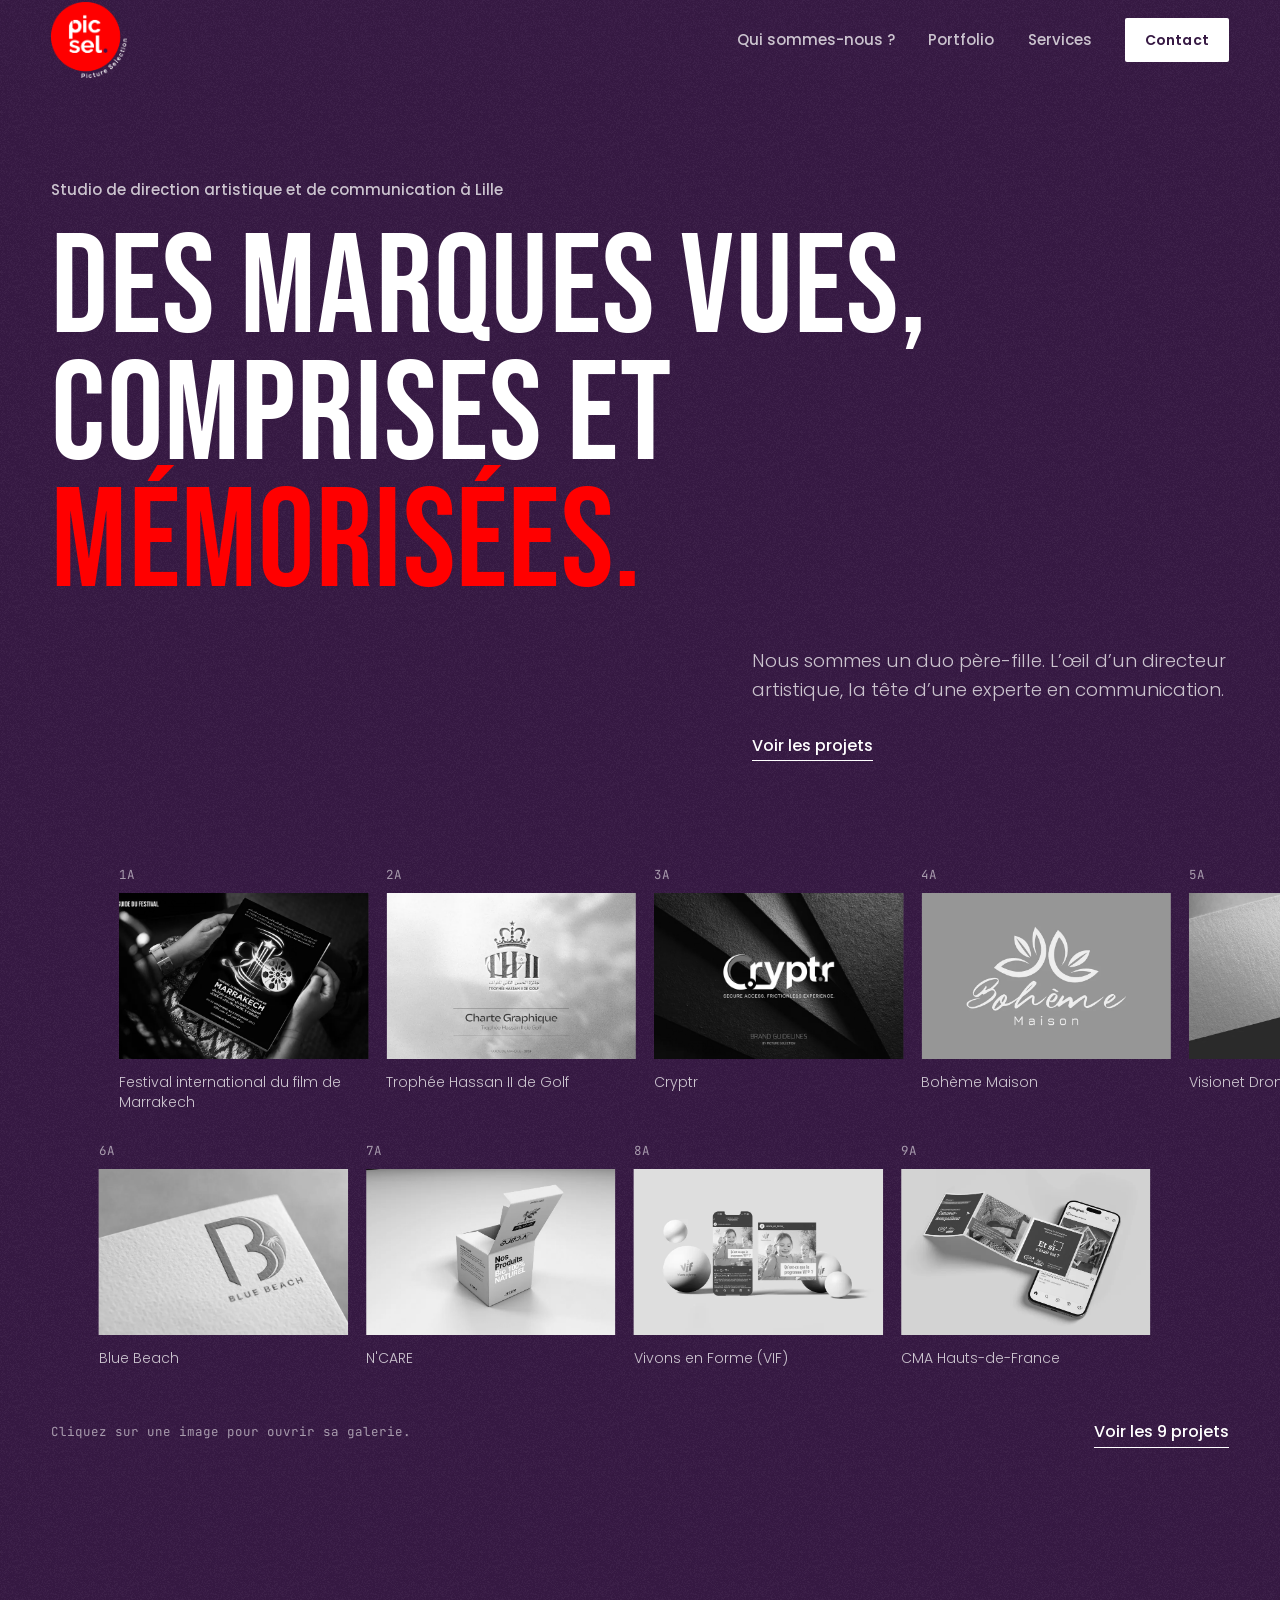
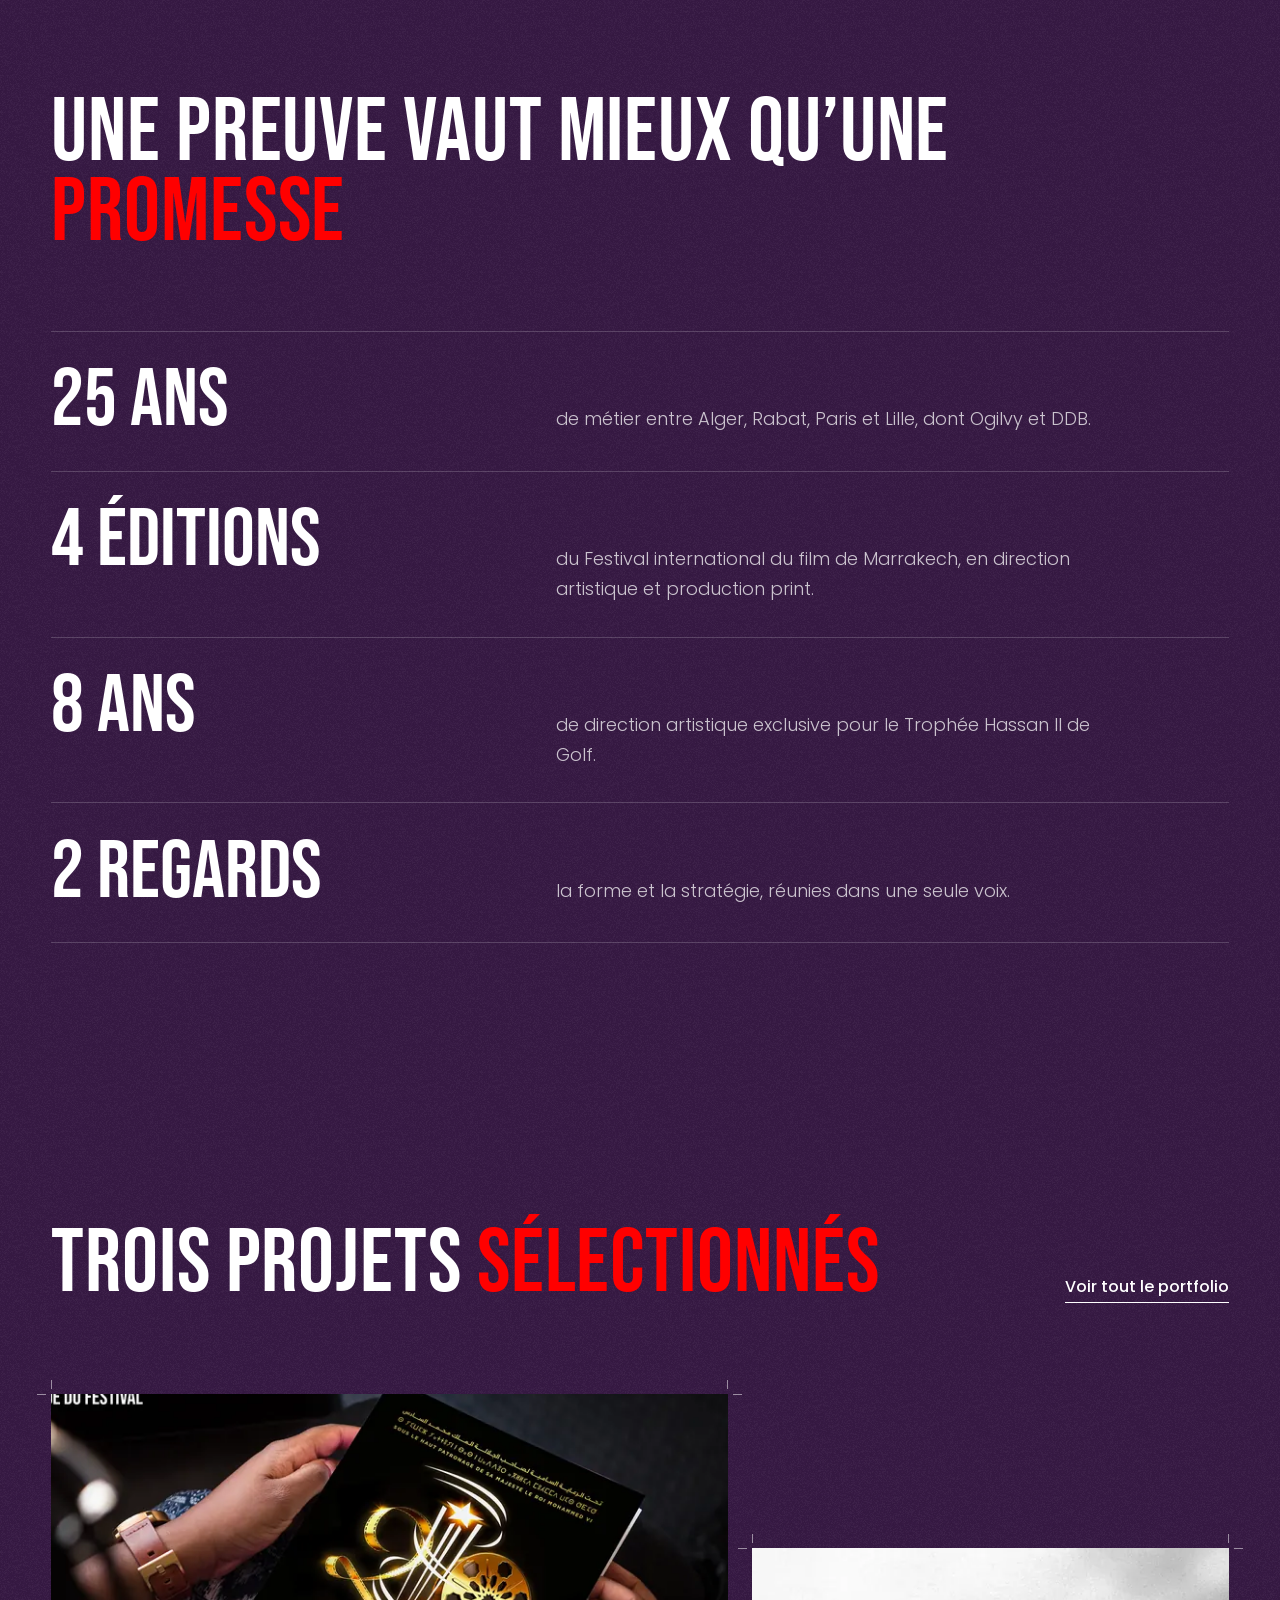
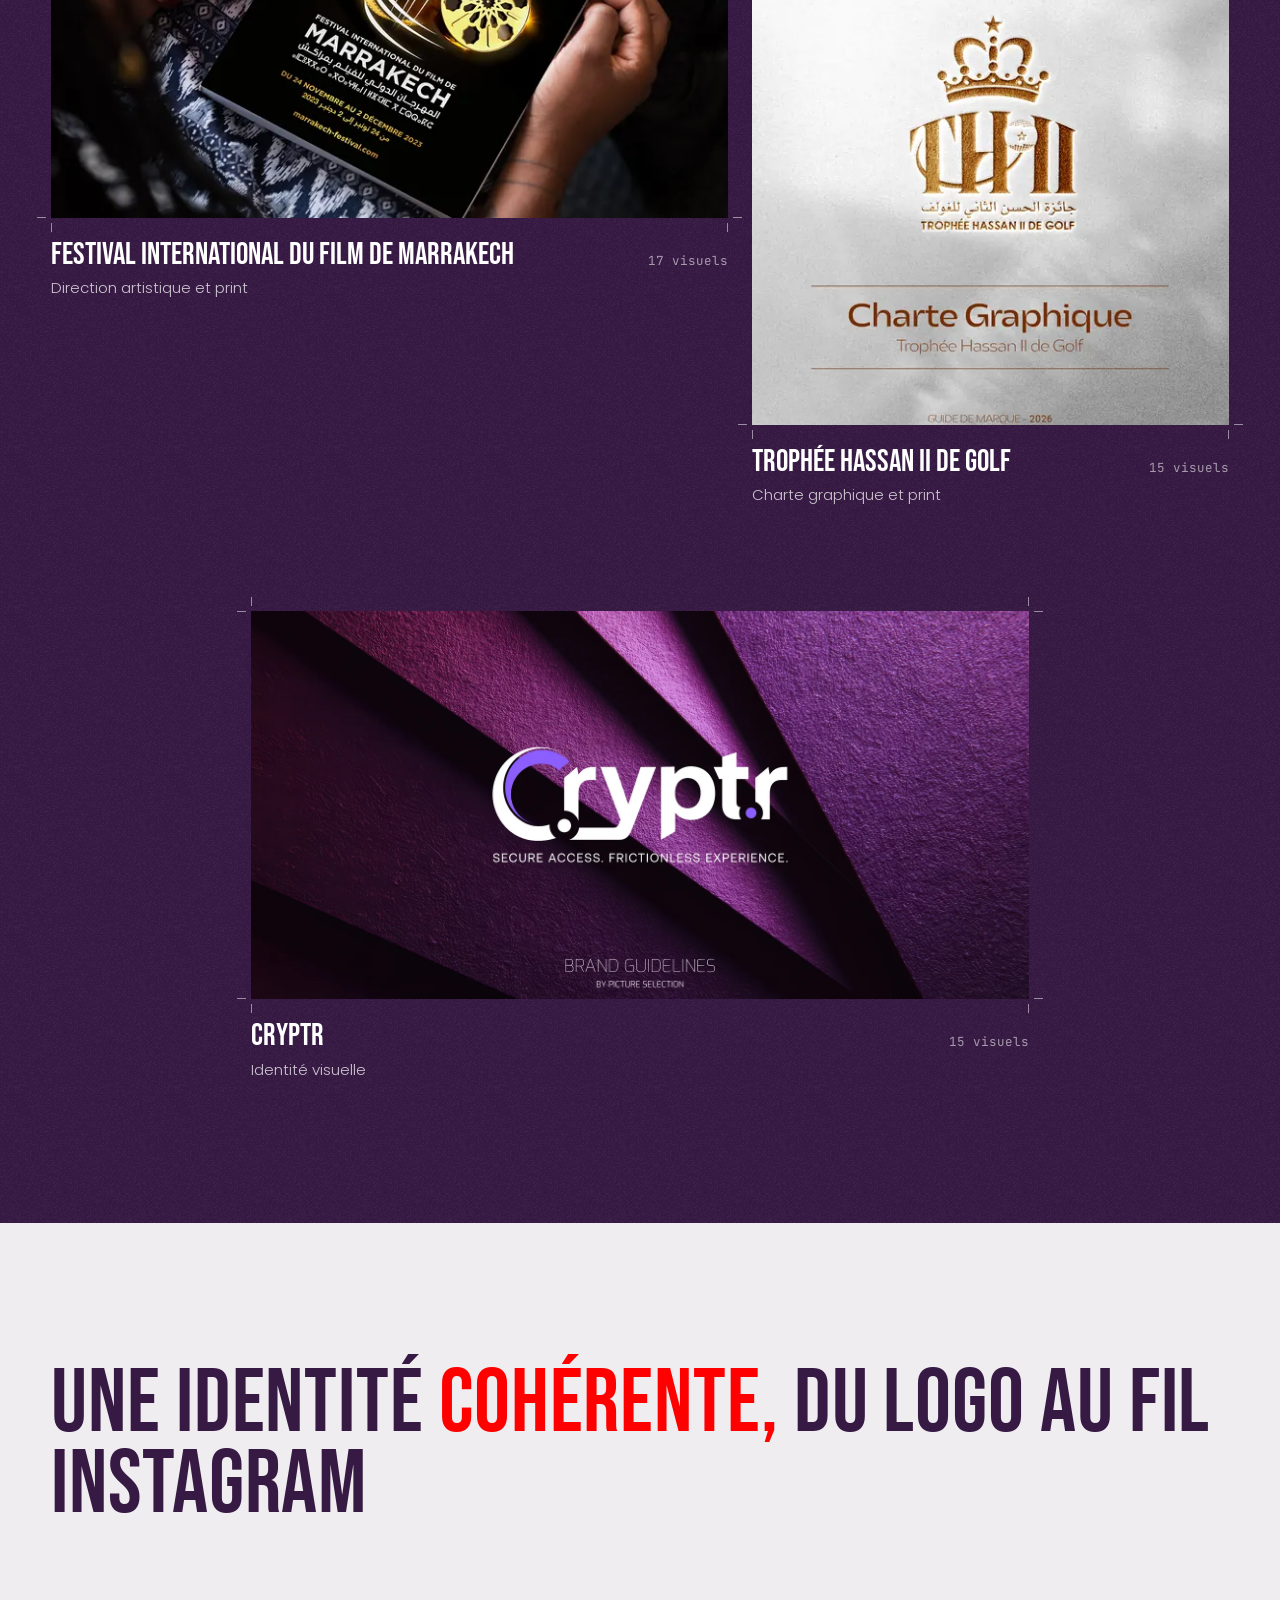
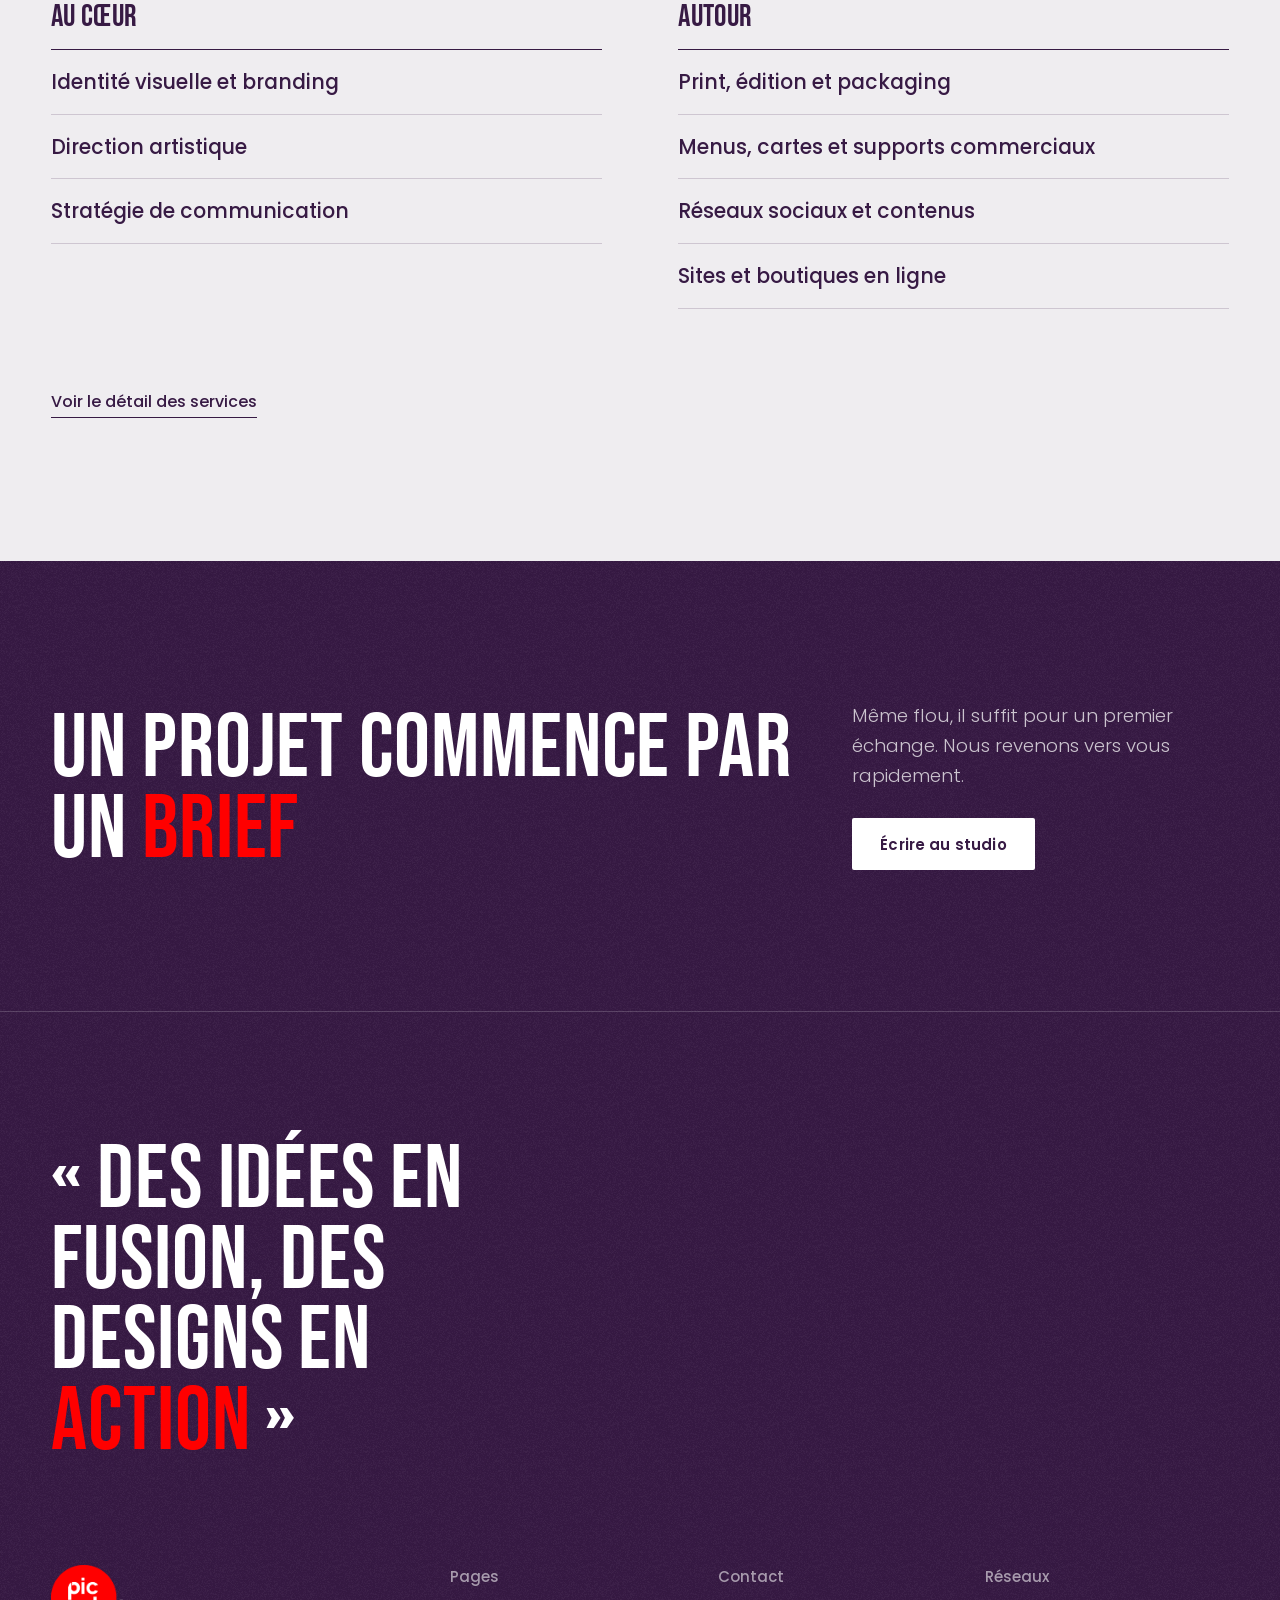
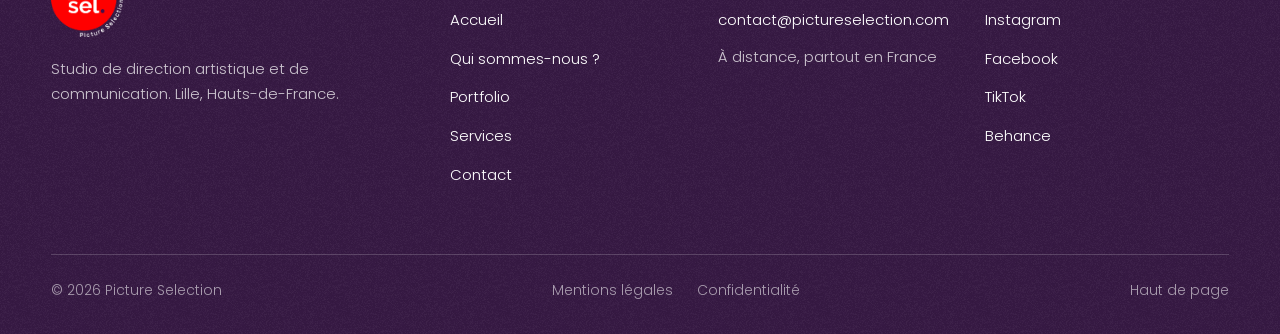
==== commit 782ab14f: "Agrandit le logo de l'en-tête - Logo de 44 px à 76 px en haut de page (58 px sur mobile), en-tête   " ====
--- a/index.html
+++ b/index.html
@@ -43,7 +43,7 @@
 <a class="skip" href="#contenu">Aller au contenu</a>
 
 <header class="hd" data-header>
-  <a class="hd-logo" href="index.html" aria-label="Picture Selection, accueil" aria-current="page"><img src="assets/img/picsel-logo-mark.webp" width="44" height="44" alt=""></a>
+  <a class="hd-logo" href="index.html" aria-label="Picture Selection, accueil" aria-current="page"><img src="assets/img/picsel-logo-mark.webp" width="76" height="76" alt=""></a>
   <nav class="hd-nav" aria-label="Navigation principale">
     <a href="about.html">Qui sommes-nous&nbsp;?</a>
     <a href="portfolio.html">Portfolio</a>
--- a/assets/css/style.css
+++ b/assets/css/style.css
@@ -28,7 +28,7 @@
 
   --pad: clamp(16px, 4vw, 56px);
   --max: 1360px;
-  --hd-h: 72px;
+  --hd-h: 80px;
   --gap: 24px;
 
   /* Mouvement : jetons pour l'interface */
@@ -209,8 +209,15 @@
 }
 .hd.is-scrolled { border-bottom-color: var(--line); }
 .hd.is-hidden { transform: translateY(-101%); transition-timing-function: var(--ease-in); transition-duration: var(--m-200); }
-.hd-logo { display: block; flex: none; }
-.hd-logo img { width: 44px; height: 44px; }
+.hd-logo { display: block; flex: none; transform-origin: left center; transition: transform var(--m-300) var(--ease-out); }
+.hd-logo img { width: 76px; height: 76px; }
+/* En haut de page le logo s'affiche en grand ; il se réduit dès que la lecture commence. */
+.hd.is-scrolled .hd-logo { transform: scale(.72); }
+@media (max-width: 859px) {
+  :root { --hd-h: 68px; }
+  .hd-logo img { width: 58px; height: 58px; }
+  .hd.is-scrolled .hd-logo { transform: scale(.8); }
+}
 .hd-nav { display: flex; align-items: center; gap: clamp(22px, 2.6vw, 40px); }
 .hd-nav a:not(.btn) {
   position: relative;
@@ -759,6 +766,7 @@
   html.js .media::after { display: none; }
   html.js .card .card-btn::before { transition: none; }
   .hd, .hd.is-hidden { transform: none; transition: none; }
+  .hd-logo { transition: none; }
   .vf i, .frame.is-sel .vf i { transition: none !important; }
   .vf b { display: none; }
   .frame.is-sel .frame-btn img, html.js .is-in .card-btn:hover .media img, html.js .is-in .card-btn:focus-visible .media img { animation: none; }
